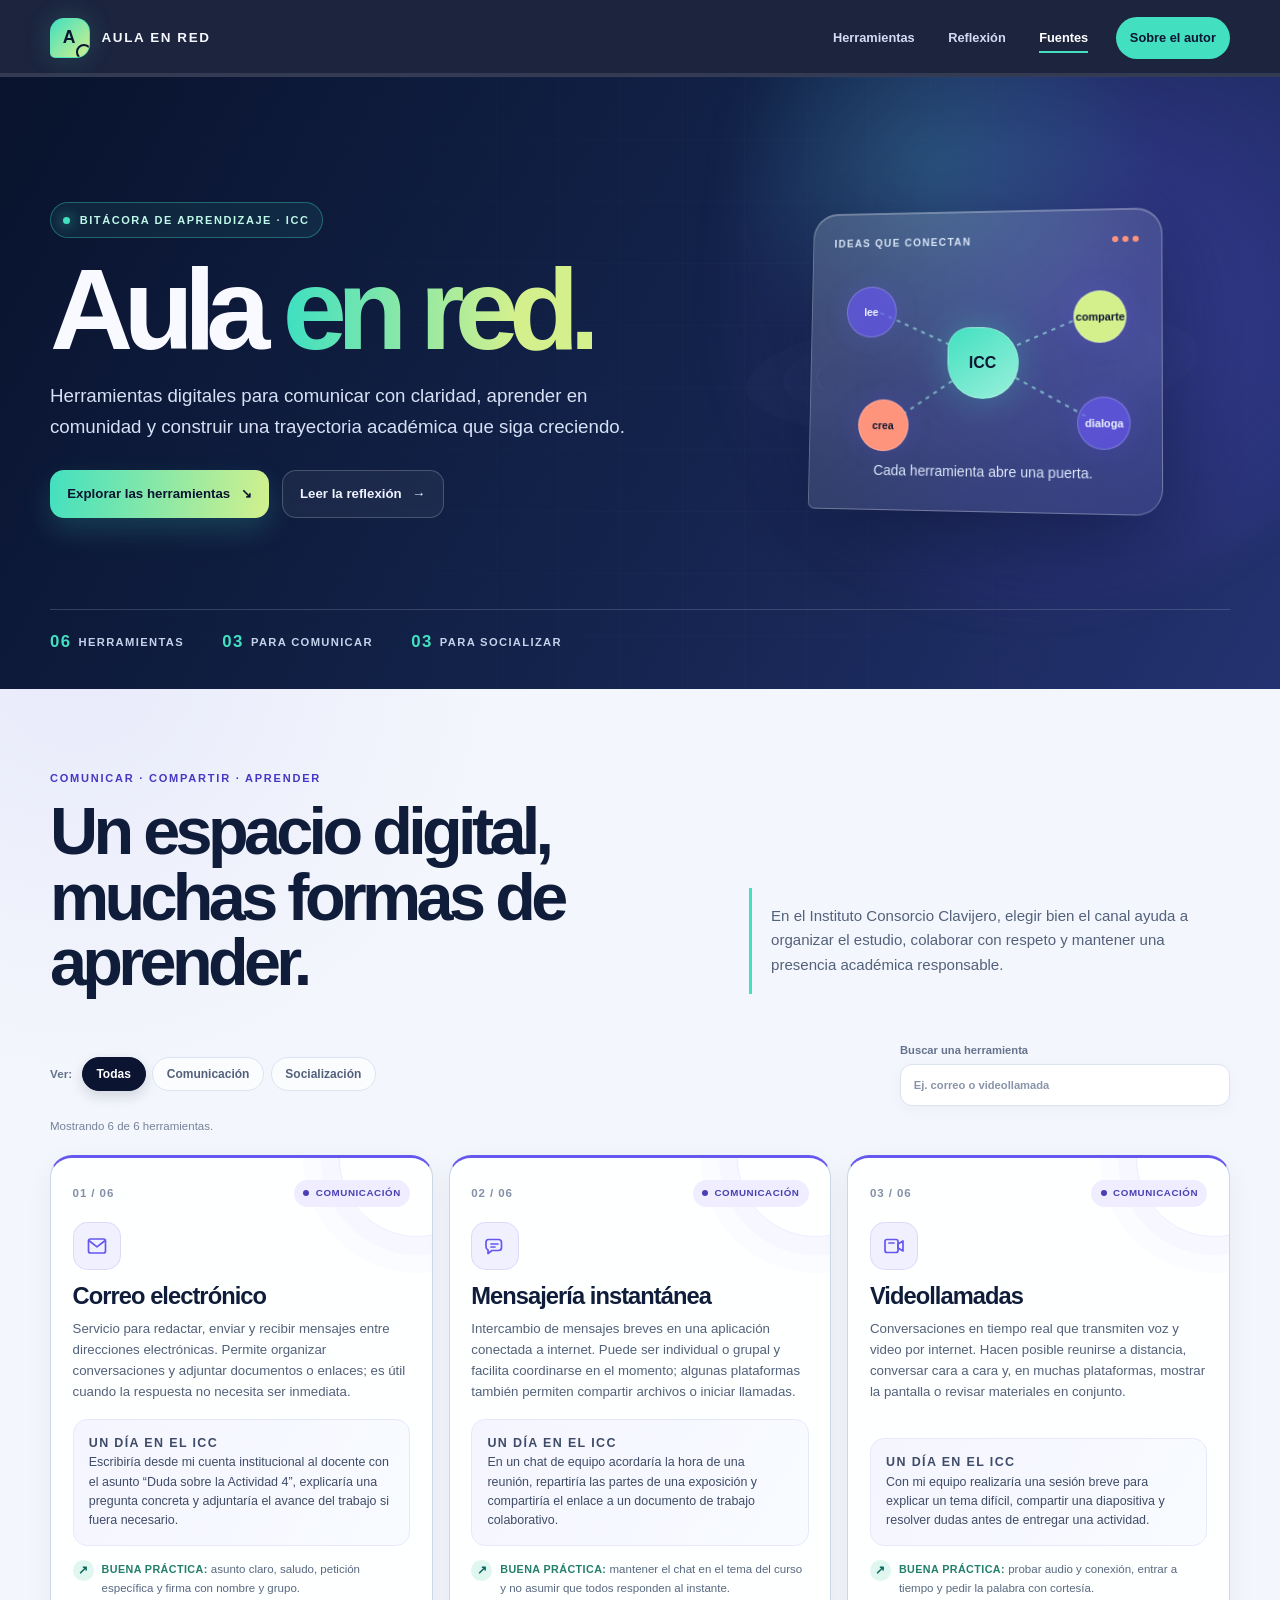
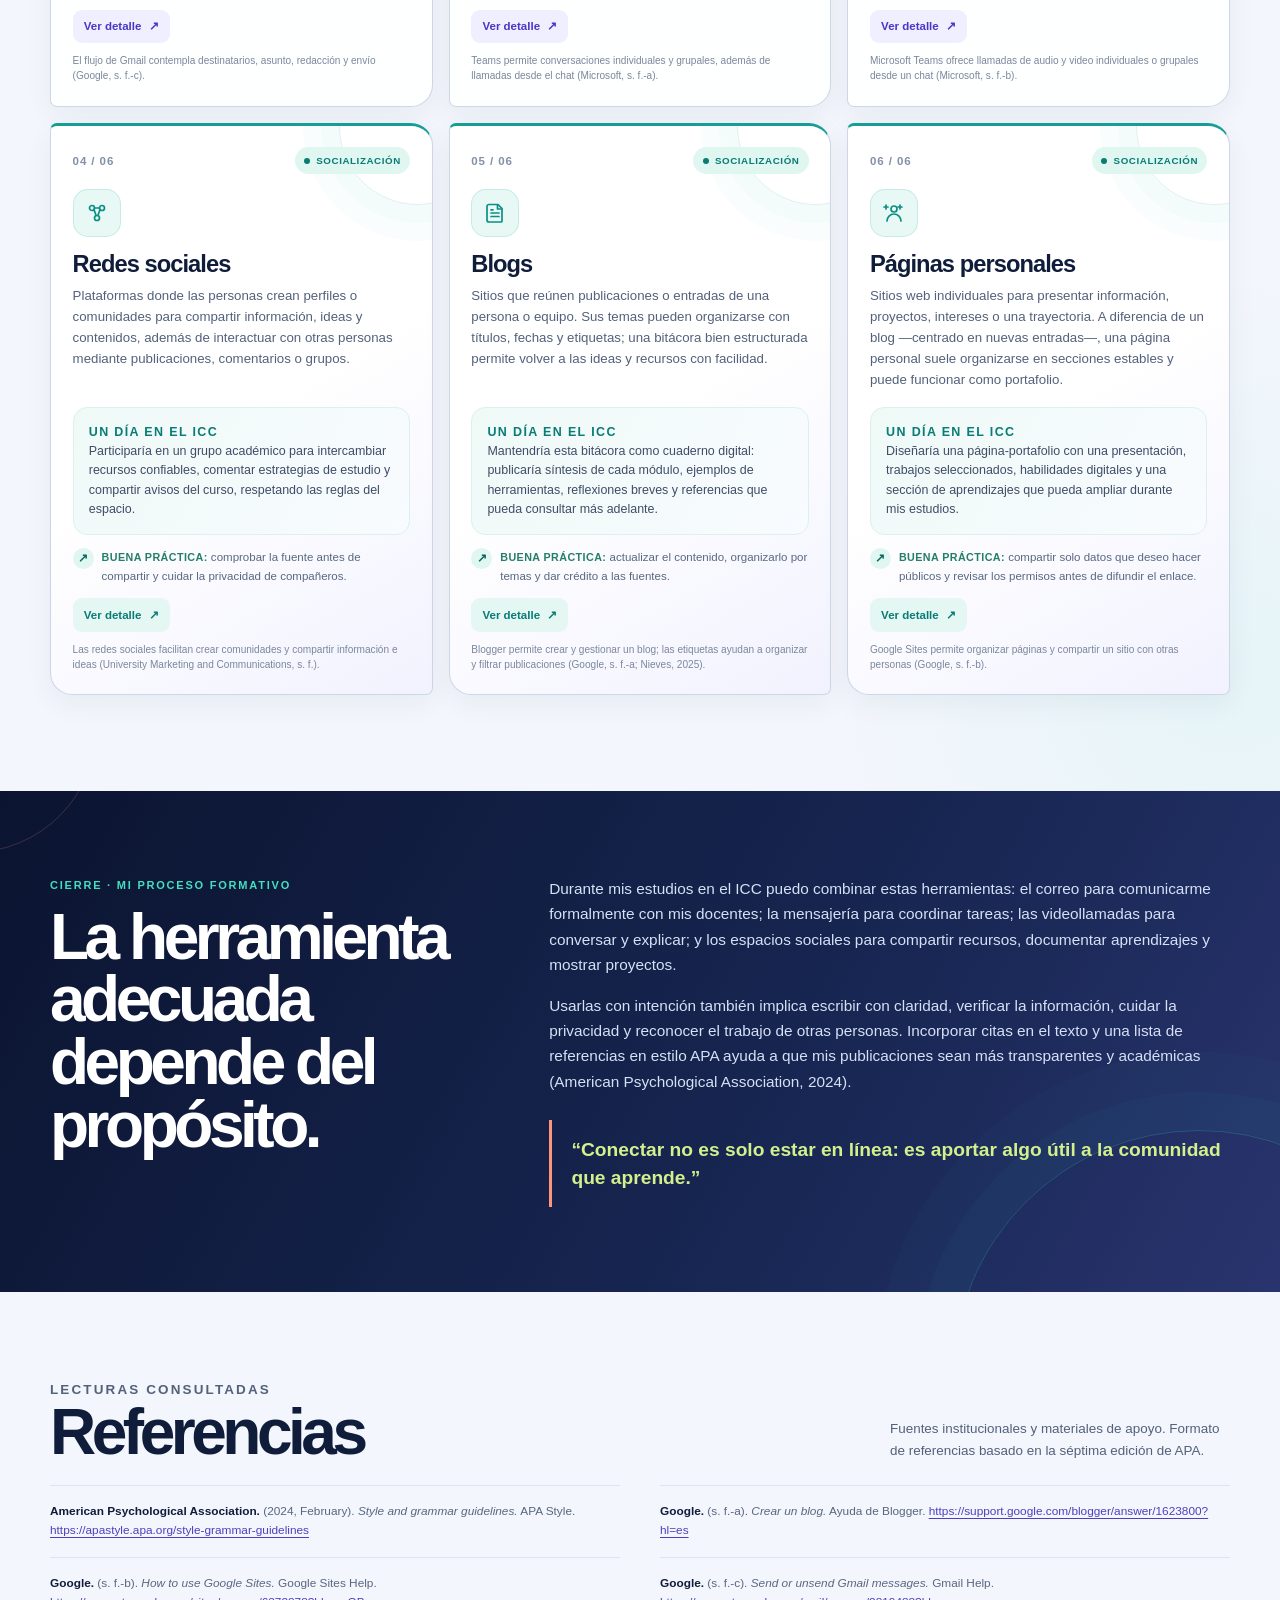
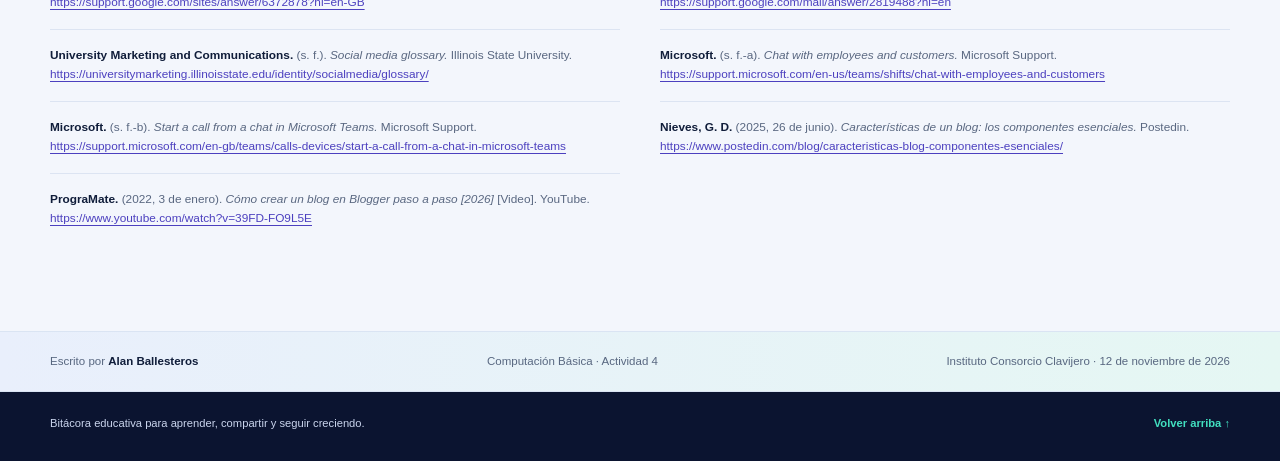
==== index.html @ d40b4dbd "Publica la primera versión de Aula en Red Carga el sitio rediseñado y editable con su HTML, CSS, Jav" ====
<!doctype html>
<html lang="es">
<head>
  <meta charset="utf-8">
  <meta name="viewport" content="width=device-width, initial-scale=1">
  <meta name="description" content="Bitácora educativa de Alan Ballesteros sobre herramientas digitales para comunicar, colaborar y aprender en el ICC.">
  <meta name="theme-color" content="#0b1430">
  <title>Aula en Red — Alan Ballesteros | ICC</title>
  <link rel="stylesheet" href="aula.css">
</head>
<body>
  <a class="skip-link" href="#contenido">Saltar al contenido</a>
  <header id="inicio" class="topbar">
    <div class="shell topbar-inner">
      <a class="brand" href="#inicio" aria-label="Aula en Red, inicio"><span class="brand-mark" aria-hidden="true">A</span><span>AULA EN RED</span></a>
      <button class="menu-toggle" id="menu-toggle" type="button" aria-expanded="false" aria-controls="site-nav">
        <span class="menu-icon" aria-hidden="true"></span><span>Menú</span>
      </button>
      <nav class="nav" id="site-nav" aria-label="Navegación principal">
        <a href="#herramientas">Herramientas</a>
        <a href="#reflexion">Reflexión</a>
        <a href="#referencias">Fuentes</a>
        <a class="nav-pill" href="#autor">Sobre el autor</a>
      </nav>
    </div>
    <div class="reading-progress" aria-hidden="true"><span id="reading-progress"></span></div>
  </header>

  <main id="contenido">
    <section class="hero" aria-labelledby="titulo-principal">
      <div class="shell">
        <div class="hero-grid">
          <div>
            <p class="eyebrow">Bitácora de aprendizaje · ICC</p>
            <h1 id="titulo-principal">Aula <em>en red.</em></h1>
            <p class="hero-copy">Herramientas digitales para comunicar con claridad, aprender en comunidad y construir una trayectoria académica que siga creciendo.</p>
            <div class="hero-actions">
              <a class="button button-primary" href="#herramientas">Explorar las herramientas <span aria-hidden="true">↘</span></a>
              <a class="button button-link" href="#reflexion">Leer la reflexión <span aria-hidden="true">→</span></a>
            </div>
          </div>
          <div class="hero-art" aria-label="Ilustración abstracta de personas conectadas alrededor del aprendizaje">
            <div class="art-card">
              <div class="art-label"><span>Ideas que conectan</span><span class="art-dots" aria-hidden="true"><i></i><i></i><i></i></span></div>
              <div class="network" aria-hidden="true">
                <svg viewBox="0 0 300 174" preserveAspectRatio="none"><line x1="150" y1="87" x2="42" y2="39"/><line x1="150" y1="87" x2="254" y2="43"/><line x1="150" y1="87" x2="55" y2="150"/><line x1="150" y1="87" x2="264" y2="147"/></svg>
                <span class="node node-a">lee</span><span class="node node-b">comparte</span><span class="node node-main">ICC</span><span class="node node-c">crea</span><span class="node node-d">dialoga</span>
              </div>
              <p class="art-caption">Cada herramienta abre una puerta.</p>
            </div>
          </div>
        </div>
        <div class="hero-foot" aria-label="Contenido de esta bitácora">
          <span><strong>06</strong> herramientas</span><span><strong>03</strong> para comunicar</span><span><strong>03</strong> para socializar</span>
        </div>
      </div>
    </section>

    <section class="intro shell" aria-labelledby="herramientas">
      <p class="section-kicker">Comunicar · compartir · aprender</p>
      <div class="section-heading">
        <h2 id="herramientas">Un espacio digital, muchas formas de aprender.</h2>
        <p>En el Instituto Consorcio Clavijero, elegir bien el canal ayuda a organizar el estudio, colaborar con respeto y mantener una presencia académica responsable.</p>
      </div>
    </section>

    <section class="toolbox shell" aria-label="Definiciones y ejemplos de herramientas digitales">
      <div class="tool-controls">
        <div class="filter-bar" role="group" aria-label="Filtrar herramientas por tipo">
          <span class="filter-label">Ver:</span>
          <button class="filter" type="button" data-filter="all" aria-pressed="true">Todas</button>
          <button class="filter" type="button" data-filter="comunicacion" aria-pressed="false">Comunicación</button>
          <button class="filter" type="button" data-filter="socializacion" aria-pressed="false">Socialización</button>
        </div>
        <label class="search-box" for="tool-search">
          <span>Buscar una herramienta</span>
          <input id="tool-search" type="search" autocomplete="off" placeholder="Ej. correo o videollamada">
        </label>
        <p class="filter-status" id="filter-status" aria-live="polite">Mostrando 6 herramientas.</p>
      </div>
      <div class="cards" id="tarjetas">
        <article class="tool-card communication" data-category="comunicacion">
          <div class="card-top"><span class="card-number">01 / 06</span><span class="card-tag">Comunicación</span></div>
          <h3>Correo electrónico</h3>
          <p class="definition">Servicio para redactar, enviar y recibir mensajes entre direcciones electrónicas. Permite organizar conversaciones y adjuntar documentos o enlaces; es útil cuando la respuesta no necesita ser inmediata.</p>
          <div class="example"><p class="example-label">Un día en el ICC</p><p>Escribiría desde mi cuenta institucional al docente con el asunto “Duda sobre la Actividad 4”, explicaría una pregunta concreta y adjuntaría el avance del trabajo si fuera necesario.</p></div>
          <p class="good-practice"><span aria-hidden="true">↗</span><span><b>Buena práctica:</b> asunto claro, saludo, petición específica y firma con nombre y grupo.</span></p>
          <p class="card-cite">El flujo de Gmail contempla destinatarios, asunto, redacción y envío (Google, s. f.-c).</p>
        </article>

        <article class="tool-card communication" data-category="comunicacion">
          <div class="card-top"><span class="card-number">02 / 06</span><span class="card-tag">Comunicación</span></div>
          <h3>Mensajería instantánea</h3>
          <p class="definition">Intercambio de mensajes breves en una aplicación conectada a internet. Puede ser individual o grupal y facilita coordinarse en el momento; algunas plataformas también permiten compartir archivos o iniciar llamadas.</p>
          <div class="example"><p class="example-label">Un día en el ICC</p><p>En un chat de equipo acordaría la hora de una reunión, repartiría las partes de una exposición y compartiría el enlace a un documento de trabajo colaborativo.</p></div>
          <p class="good-practice"><span aria-hidden="true">↗</span><span><b>Buena práctica:</b> mantener el chat en el tema del curso y no asumir que todos responden al instante.</span></p>
          <p class="card-cite">Teams permite conversaciones individuales y grupales, además de llamadas desde el chat (Microsoft, s. f.-a).</p>
        </article>

        <article class="tool-card communication" data-category="comunicacion">
          <div class="card-top"><span class="card-number">03 / 06</span><span class="card-tag">Comunicación</span></div>
          <h3>Videollamadas</h3>
          <p class="definition">Conversaciones en tiempo real que transmiten voz y video por internet. Hacen posible reunirse a distancia, conversar cara a cara y, en muchas plataformas, mostrar la pantalla o revisar materiales en conjunto.</p>
          <div class="example"><p class="example-label">Un día en el ICC</p><p>Con mi equipo realizaría una sesión breve para explicar un tema difícil, compartir una diapositiva y resolver dudas antes de entregar una actividad.</p></div>
          <p class="good-practice"><span aria-hidden="true">↗</span><span><b>Buena práctica:</b> probar audio y conexión, entrar a tiempo y pedir la palabra con cortesía.</span></p>
          <p class="card-cite">Microsoft Teams ofrece llamadas de audio y video individuales o grupales desde un chat (Microsoft, s. f.-b).</p>
        </article>

        <article class="tool-card social" data-category="socializacion">
          <div class="card-top"><span class="card-number">04 / 06</span><span class="card-tag">Socialización</span></div>
          <h3>Redes sociales</h3>
          <p class="definition">Plataformas donde las personas crean perfiles o comunidades para compartir información, ideas y contenidos, además de interactuar con otras personas mediante publicaciones, comentarios o grupos.</p>
          <div class="example"><p class="example-label">Un día en el ICC</p><p>Participaría en un grupo académico para intercambiar recursos confiables, comentar estrategias de estudio y compartir avisos del curso, respetando las reglas del espacio.</p></div>
          <p class="good-practice"><span aria-hidden="true">↗</span><span><b>Buena práctica:</b> comprobar la fuente antes de compartir y cuidar la privacidad de compañeros.</span></p>
          <p class="card-cite">Las redes sociales facilitan crear comunidades y compartir información e ideas (University Marketing and Communications, s. f.).</p>
        </article>

        <article class="tool-card social" data-category="socializacion">
          <div class="card-top"><span class="card-number">05 / 06</span><span class="card-tag">Socialización</span></div>
          <h3>Blogs</h3>
          <p class="definition">Sitios que reúnen publicaciones o entradas de una persona o equipo. Sus temas pueden organizarse con títulos, fechas y etiquetas; una bitácora bien estructurada permite volver a las ideas y recursos con facilidad.</p>
          <div class="example"><p class="example-label">Un día en el ICC</p><p>Mantendría esta bitácora como cuaderno digital: publicaría síntesis de cada módulo, ejemplos de herramientas, reflexiones breves y referencias que pueda consultar más adelante.</p></div>
          <p class="good-practice"><span aria-hidden="true">↗</span><span><b>Buena práctica:</b> actualizar el contenido, organizarlo por temas y dar crédito a las fuentes.</span></p>
          <p class="card-cite">Blogger permite crear y gestionar un blog; las etiquetas ayudan a organizar y filtrar publicaciones (Google, s. f.-a; Nieves, 2025).</p>
        </article>

        <article class="tool-card social" data-category="socializacion">
          <div class="card-top"><span class="card-number">06 / 06</span><span class="card-tag">Socialización</span></div>
          <h3>Páginas personales</h3>
          <p class="definition">Sitios web individuales para presentar información, proyectos, intereses o una trayectoria. A diferencia de un blog —centrado en nuevas entradas—, una página personal suele organizarse en secciones estables y puede funcionar como portafolio.</p>
          <div class="example"><p class="example-label">Un día en el ICC</p><p>Diseñaría una página-portafolio con una presentación, trabajos seleccionados, habilidades digitales y una sección de aprendizajes que pueda ampliar durante mis estudios.</p></div>
          <p class="good-practice"><span aria-hidden="true">↗</span><span><b>Buena práctica:</b> compartir solo datos que deseo hacer públicos y revisar los permisos antes de difundir el enlace.</span></p>
          <p class="card-cite">Google Sites permite organizar páginas y compartir un sitio con otras personas (Google, s. f.-b).</p>
        </article>
      </div>
    </section>

    <section id="reflexion" class="reflection" aria-labelledby="titulo-reflexion">
      <div class="shell reflection-grid">
        <div><p class="section-kicker">Cierre · mi proceso formativo</p><h2 id="titulo-reflexion">La herramienta adecuada depende del propósito.</h2></div>
        <div class="reflection-copy">
          <p>Durante mis estudios en el ICC puedo combinar estas herramientas: el correo para comunicarme formalmente con mis docentes; la mensajería para coordinar tareas; las videollamadas para conversar y explicar; y los espacios sociales para compartir recursos, documentar aprendizajes y mostrar proyectos.</p>
          <p>Usarlas con intención también implica escribir con claridad, verificar la información, cuidar la privacidad y reconocer el trabajo de otras personas. Incorporar citas en el texto y una lista de referencias en estilo APA ayuda a que mis publicaciones sean más transparentes y académicas (American Psychological Association, 2024).</p>
          <blockquote class="pullquote">“Conectar no es solo estar en línea: es aportar algo útil a la comunidad que aprende.”</blockquote>
        </div>
      </div>
    </section>

    <section id="referencias" class="references shell" aria-labelledby="titulo-referencias">
      <div class="references-head">
        <div><p class="section-kicker">Lecturas consultadas</p><h2 id="titulo-referencias">Referencias</h2></div>
        <p>Fuentes institucionales y materiales de apoyo. Formato de referencias basado en la séptima edición de APA.</p>
      </div>
      <ul class="reference-list">
        <li id="ref-apa"><span class="reference-author">American Psychological Association.</span> (2024, February). <i>Style and grammar guidelines.</i> APA Style. <a href="https://apastyle.apa.org/style-grammar-guidelines" target="_blank" rel="noopener noreferrer">https://apastyle.apa.org/style-grammar-guidelines</a></li>
        <li id="ref-google-blog"><span class="reference-author">Google.</span> (s. f.-a). <i>Crear un blog.</i> Ayuda de Blogger. <a href="https://support.google.com/blogger/answer/1623800?hl=es" target="_blank" rel="noopener noreferrer">https://support.google.com/blogger/answer/1623800?hl=es</a></li>
        <li id="ref-google-sites"><span class="reference-author">Google.</span> (s. f.-b). <i>How to use Google Sites.</i> Google Sites Help. <a href="https://support.google.com/sites/answer/6372878?hl=en-GB" target="_blank" rel="noopener noreferrer">https://support.google.com/sites/answer/6372878?hl=en-GB</a></li>
        <li id="ref-gmail"><span class="reference-author">Google.</span> (s. f.-c). <i>Send or unsend Gmail messages.</i> Gmail Help. <a href="https://support.google.com/mail/answer/2819488?hl=en" target="_blank" rel="noopener noreferrer">https://support.google.com/mail/answer/2819488?hl=en</a></li>
        <li id="ref-social"><span class="reference-author">University Marketing and Communications.</span> (s. f.). <i>Social media glossary.</i> Illinois State University. <a href="https://universitymarketing.illinoisstate.edu/identity/socialmedia/glossary/" target="_blank" rel="noopener noreferrer">https://universitymarketing.illinoisstate.edu/identity/socialmedia/glossary/</a></li>
        <li id="ref-microsoft-chat"><span class="reference-author">Microsoft.</span> (s. f.-a). <i>Chat with employees and customers.</i> Microsoft Support. <a href="https://support.microsoft.com/en-us/teams/shifts/chat-with-employees-and-customers" target="_blank" rel="noopener noreferrer">https://support.microsoft.com/en-us/teams/shifts/chat-with-employees-and-customers</a></li>
        <li id="ref-microsoft-call"><span class="reference-author">Microsoft.</span> (s. f.-b). <i>Start a call from a chat in Microsoft Teams.</i> Microsoft Support. <a href="https://support.microsoft.com/en-gb/teams/calls-devices/start-a-call-from-a-chat-in-microsoft-teams" target="_blank" rel="noopener noreferrer">https://support.microsoft.com/en-gb/teams/calls-devices/start-a-call-from-a-chat-in-microsoft-teams</a></li>
        <li id="ref-nieves"><span class="reference-author">Nieves, G. D.</span> (2025, 26 de junio). <i>Características de un blog: los componentes esenciales.</i> Postedin. <a href="https://www.postedin.com/blog/caracteristicas-blog-componentes-esenciales/" target="_blank" rel="noopener noreferrer">https://www.postedin.com/blog/caracteristicas-blog-componentes-esenciales/</a></li>
        <li id="ref-programate"><span class="reference-author">PrograMate.</span> (2022, 3 de enero). <i>Cómo crear un blog en Blogger paso a paso [2026]</i> [Video]. YouTube. <a href="https://www.youtube.com/watch?v=39FD-FO9L5E" target="_blank" rel="noopener noreferrer">https://www.youtube.com/watch?v=39FD-FO9L5E</a></li>
      </ul>
    </section>

    <section id="autor" class="author-strip">
      <div class="shell author-inner"><span>Escrito por <span class="author-name">Alan Ballesteros</span></span><span>Computación Básica · Actividad 4</span><span>Instituto Consorcio Clavijero · 12 de noviembre de 2026</span></div>
    </section>
  </main>
  <footer class="site-footer"><div class="shell footer-inner"><p>Bitácora educativa para aprender, compartir y seguir creciendo.</p><a class="back-top" href="#inicio">Volver arriba ↑</a></div></footer>
  <dialog class="detail-dialog" id="tool-dialog" aria-labelledby="dialog-title">
    <div class="dialog-card">
      <button class="dialog-close" type="button" aria-label="Cerrar detalle">×</button>
      <p class="dialog-category" id="dialog-category"></p>
      <h2 id="dialog-title"></h2>
      <p class="dialog-definition" id="dialog-definition"></p>
      <div class="dialog-example"><h3 id="dialog-example-label"></h3><p id="dialog-example"></p></div>
      <p class="dialog-practice" id="dialog-practice"></p>
      <p class="dialog-cite" id="dialog-cite"></p>
    </div>
  </dialog>
  <script src="aula.js" defer></script>
</body>
</html>
---- aula.css ----
:root {
  color-scheme: light;
  --night: #0b1430;
  --night-2: #14244d;
  --ink: #101d3a;
  --ink-soft: #53617b;
  --paper: #f3f6fc;
  --paper-deep: #e8eefb;
  --white: #ffffff;
  --violet: #6558ef;
  --violet-deep: #4737c5;
  --aqua: #42e0c0;
  --coral: #ff947d;
  --lime: #d3f08d;
  --line: #dce4f2;
  --shadow: 0 22px 60px rgba(17, 30, 68, .13);
  --max: 1180px;
  --sans: "Segoe UI", "Aptos", Arial, sans-serif;
  --display: "Segoe UI Variable Display", "Segoe UI", Arial, sans-serif;
}

* { box-sizing: border-box; }
html { scroll-behavior: smooth; scroll-padding-top: 90px; }
body {
  margin: 0;
  color: var(--ink);
  background:
    radial-gradient(circle at 6% 18%, rgba(101, 88, 239, .075), transparent 26rem),
    radial-gradient(circle at 96% 62%, rgba(66, 224, 192, .075), transparent 25rem),
    var(--paper);
  font: 400 16px/1.65 var(--sans);
  text-rendering: optimizeLegibility;
}
img, svg { max-width: 100%; }
a { color: inherit; }
button, input { font: inherit; }
a:focus-visible, button:focus-visible, input:focus-visible {
  outline: 3px solid var(--coral);
  outline-offset: 4px;
}
.shell { width: min(calc(100% - 48px), var(--max)); margin-inline: auto; }
.skip-link {
  position: absolute; left: -9999px; top: 0; z-index: 2000;
  padding: .75rem 1rem; border-radius: 0 0 12px 12px;
  color: var(--night); background: var(--lime); font-weight: 800;
}
.skip-link:focus { left: 1rem; top: 0; }

/* Firma visual: una órbita abierta con tres nodos conectados. */
.topbar {
  position: sticky; top: 0; z-index: 1000;
  color: #f6f8ff;
  background: rgba(11, 20, 48, .93);
  border-bottom: 1px solid rgba(226, 236, 255, .12);
  backdrop-filter: blur(18px);
}
.topbar-inner {
  min-height: 76px; display: flex; align-items: center; justify-content: space-between; gap: 2rem;
}
.brand {
  display: inline-flex; align-items: center; gap: .72rem;
  color: #f6f8ff; text-decoration: none; font-size: .84rem; font-weight: 850; letter-spacing: .12em;
}
.brand-mark {
  position: relative; display: grid; place-items: center; width: 40px; height: 40px;
  overflow: hidden; border: 1px solid rgba(66, 224, 192, .65); border-radius: 14px 14px 14px 5px;
  color: var(--night); background: linear-gradient(135deg, var(--aqua), var(--lime));
  font: 900 1.1rem/1 var(--display); box-shadow: 0 0 26px rgba(66, 224, 192, .18);
}
.brand-mark::after { content: ""; position: absolute; width: 12px; height: 12px; right: -3px; bottom: -3px; border: 2px solid var(--night); border-radius: 50%; }
.nav { display: flex; align-items: center; gap: .45rem; font-size: .8rem; font-weight: 700; }
.nav a {
  position: relative; padding: .62rem .82rem; color: #d2dcf2; text-decoration: none;
  transition: color .2s ease, background .2s ease;
}
.nav a:not(.nav-pill)::after {
  content: ""; position: absolute; left: .82rem; right: .82rem; bottom: .34rem; height: 2px;
  background: var(--aqua); transform: scaleX(0); transform-origin: left; transition: transform .2s ease;
}
.nav a:hover, .nav a[aria-current="location"] { color: #fff; }
.nav a:hover::after, .nav a[aria-current="location"]::after { transform: scaleX(1); }
.nav .nav-pill {
  margin-left: .45rem; border: 1px solid rgba(66, 224, 192, .75); border-radius: 999px;
  color: var(--night); background: var(--aqua); transition: transform .2s ease, box-shadow .2s ease;
}
.nav .nav-pill:hover { transform: translateY(-2px); box-shadow: 0 7px 20px rgba(66, 224, 192, .22); }
.menu-toggle {
  display: none; align-items: center; gap: .55rem; border: 1px solid rgba(255,255,255,.28); border-radius: 999px;
  padding: .55rem .85rem; color: #fff; background: transparent; cursor: pointer; font-size: .8rem; font-weight: 750;
}
.menu-icon, .menu-icon::before, .menu-icon::after { display: block; width: 17px; height: 2px; border-radius: 2px; background: currentColor; }
.menu-icon { position: relative; }
.menu-icon::before, .menu-icon::after { content: ""; position: absolute; left: 0; }
.menu-icon::before { top: -5px; }
.menu-icon::after { top: 5px; }
.reading-progress { position: absolute; inset: auto 0 0; height: 3px; overflow: hidden; background: rgba(255,255,255,.1); }
.reading-progress span { display: block; width: 100%; height: 100%; background: linear-gradient(90deg, var(--violet), var(--aqua), var(--lime)); transform: scaleX(0); transform-origin: left; }

.hero {
  position: relative; isolation: isolate; overflow: hidden; padding: 5.5rem 0 2.1rem;
  color: #f7f9ff; background: linear-gradient(120deg, #09132d 0%, #13234b 54%, #243271 100%);
}
.hero::before, .hero::after { content: ""; position: absolute; z-index: -1; pointer-events: none; }
.hero::before {
  inset: -14rem -8rem auto auto; width: min(60vw, 760px); aspect-ratio: 1; border-radius: 50%;
  background: radial-gradient(circle at 38% 42%, rgba(66,224,192,.2), transparent 34%), radial-gradient(circle at 58% 58%, rgba(101,88,239,.35), transparent 62%);
  filter: blur(15px);
}
.hero::after {
  inset: 0; opacity: .19;
  background-image: linear-gradient(rgba(208,224,255,.1) 1px, transparent 1px), linear-gradient(90deg, rgba(208,224,255,.1) 1px, transparent 1px);
  background-size: 62px 62px; mask-image: linear-gradient(90deg, transparent, #000 60%, transparent);
}
.hero-grid { position: relative; display: grid; grid-template-columns: minmax(0, 1.12fr) minmax(300px, .88fr); align-items: center; gap: 3.3rem; }
.eyebrow {
  display: inline-flex; align-items: center; gap: .6rem; margin: 0 0 1.25rem; padding: .48rem .76rem;
  border: 1px solid rgba(66,224,192,.35); border-radius: 999px; color: #bff8e9;
  background: rgba(66,224,192,.08); font-size: .69rem; font-weight: 800; letter-spacing: .14em; text-transform: uppercase;
}
.eyebrow::before { content: ""; width: 7px; height: 7px; border-radius: 50%; background: var(--aqua); box-shadow: 0 0 13px var(--aqua); }
h1, h2, h3, p { margin-top: 0; }
h1 { max-width: 750px; margin-bottom: 1.2rem; color: #f8faff; font: 800 clamp(3.8rem, 9vw, 7.6rem)/.9 var(--display); letter-spacing: -.085em; }
h1 em {
  color: var(--aqua); font-style: normal;
  background: linear-gradient(90deg, var(--aqua) 3%, var(--lime) 75%); background-clip: text; -webkit-background-clip: text; -webkit-text-fill-color: transparent;
}
.hero-copy { max-width: 620px; margin-bottom: 1.7rem; color: #d7e0f5; font-size: clamp(1rem, 1.5vw, 1.17rem); }
.hero-actions { display: flex; flex-wrap: wrap; align-items: center; gap: .8rem; }
.button { display: inline-flex; align-items: center; justify-content: center; gap: .65rem; min-height: 48px; padding: .75rem 1.08rem; border-radius: 14px; font-size: .83rem; font-weight: 800; text-decoration: none; transition: transform .2s ease, box-shadow .2s ease, background .2s ease; }
.button:hover { transform: translateY(-3px); }
.button-primary { color: var(--night); background: linear-gradient(100deg, var(--aqua), var(--lime)); box-shadow: 0 12px 28px rgba(66,224,192,.18); }
.button-primary:hover { box-shadow: 0 16px 35px rgba(66,224,192,.3); }
.button-link { border: 1px solid rgba(255,255,255,.2); color: #eef2ff; background: rgba(255,255,255,.05); }
.button-link:hover { background: rgba(255,255,255,.12); }
.hero-art { position: relative; min-height: 390px; display: grid; place-items: center; perspective: 1000px; }
.hero-art::before, .hero-art::after { content: ""; position: absolute; width: 330px; height: 330px; border: 1px solid rgba(183,209,255,.24); border-radius: 50%; }
.hero-art::before { transform: rotateX(68deg) rotateZ(-22deg) scaleY(.68); box-shadow: 0 0 0 32px rgba(130,151,255,.025), 0 0 0 66px rgba(130,151,255,.025); }
.hero-art::after { width: 260px; height: 260px; border-color: rgba(66,224,192,.28); transform: rotateX(68deg) rotateZ(28deg) scaleY(.68); }
.art-card {
  position: relative; z-index: 1; width: min(100%, 355px); min-height: 302px; padding: 1.35rem;
  border: 1px solid rgba(255,255,255,.26); border-radius: 26px 26px 26px 7px;
  background: linear-gradient(145deg, rgba(255,255,255,.16), rgba(255,255,255,.055));
  box-shadow: 0 28px 90px rgba(3,8,28,.44), inset 0 1px rgba(255,255,255,.26);
  backdrop-filter: blur(20px); transform: rotateY(-8deg) rotateX(4deg); transition: transform .45s cubic-bezier(.2,.8,.2,1);
}
.hero-art:hover .art-card { transform: rotateY(0) rotateX(0) translateY(-4px); }
.art-label { display: flex; align-items: center; justify-content: space-between; gap: .8rem; color: #d6e5f6; font-size: .65rem; font-weight: 800; letter-spacing: .13em; text-transform: uppercase; }
.art-dots { display: flex; gap: 4px; }
.art-dots i { display: block; width: 6px; height: 6px; border-radius: 50%; background: var(--coral); }
.network { position: relative; height: 184px; margin: 1.2rem 0 .5rem; }
.network svg { position: absolute; inset: 0; width: 100%; height: 100%; overflow: visible; }
.network line { stroke: rgba(151,226,221,.65); stroke-width: 2; stroke-dasharray: 4 5; }
.node { position: absolute; display: grid; place-items: center; width: 52px; height: 52px; border: 1px solid rgba(255,255,255,.22); border-radius: 50%; color: #edf3ff; background: rgba(101,88,239,.7); font: 750 .67rem var(--sans); box-shadow: 0 0 24px rgba(101,88,239,.22); }
.node-a { left: 14px; top: 17px; }
.node-b { right: 12px; top: 23px; color: var(--night); background: var(--lime); }
.node-main { left: calc(50% - 36px); top: 59px; width: 72px; height: 72px; border-radius: 22px 50% 50%; color: var(--night); background: linear-gradient(145deg, var(--aqua), #9af0db); font-size: 1rem; box-shadow: 0 0 36px rgba(66,224,192,.3); }
.node-c { left: 28px; bottom: 0; color: var(--night); background: var(--coral); }
.node-d { right: 8px; bottom: 4px; }
.art-caption { margin: 0; color: #dbe6fa; text-align: center; font-size: .88rem; }
.hero-foot { display: flex; flex-wrap: wrap; gap: .8rem 2.4rem; margin-top: 3.4rem; padding-top: 1.1rem; border-top: 1px solid rgba(214,229,255,.18); color: #c6d2ec; font-size: .7rem; font-weight: 700; letter-spacing: .12em; text-transform: uppercase; }
.hero-foot span { display: flex; gap: .45rem; align-items: center; }
.hero-foot strong { color: var(--aqua); font-size: 1.05rem; }

.intro { padding: 5rem 0 1.8rem; }
.section-kicker { margin: 0 0 .7rem; color: var(--violet-deep); font-size: .69rem; font-weight: 850; letter-spacing: .16em; text-transform: uppercase; }
.section-heading { display: grid; grid-template-columns: minmax(0, 1.15fr) minmax(260px, .85fr); align-items: end; gap: 3rem; }
.section-heading h2 { max-width: 740px; margin: 0; color: var(--ink); font: 780 clamp(2.45rem, 5.2vw, 4.5rem)/.99 var(--display); letter-spacing: -.07em; }
.section-heading p { position: relative; margin: 0 0 .15rem; padding: 1rem 0 1rem 1.2rem; border-left: 3px solid var(--aqua); color: var(--ink-soft); font-size: .94rem; }
.toolbox { padding: 1rem 0 6rem; }
.tool-controls { display: grid; grid-template-columns: 1fr minmax(230px, 330px); align-items: center; gap: .8rem 1.2rem; margin-bottom: 1.2rem; }
.filter-bar { display: flex; flex-wrap: wrap; align-items: center; gap: .4rem; }
.filter-label { margin-right: .2rem; color: #66738c; font-size: .73rem; font-weight: 800; }
.filter { border: 1px solid var(--line); border-radius: 999px; padding: .56rem .86rem; color: var(--ink-soft); background: rgba(255,255,255,.72); font: 750 .75rem var(--sans); cursor: pointer; transition: transform .18s ease, color .18s ease, border-color .18s ease, background .18s ease; }
.filter:hover { transform: translateY(-1px); border-color: #aaa2fa; }
.filter[aria-pressed="true"] { border-color: var(--night); color: #fff; background: var(--night); box-shadow: 0 5px 14px rgba(11,20,48,.15); }
.search-box { display: grid; gap: .3rem; color: #66738c; font-size: .7rem; font-weight: 750; }
.search-box input { width: 100%; min-height: 42px; border: 1px solid var(--line); border-radius: 12px; padding: .58rem .8rem; color: var(--ink); background: #fff; box-shadow: 0 4px 15px rgba(17,30,68,.035); }
.search-box input::placeholder { color: #8994a9; }
.filter-status { grid-column: 1 / -1; margin: -.15rem 0 0; color: #77839a; font-size: .72rem; }
.cards { display: grid; grid-template-columns: repeat(3, minmax(0, 1fr)); gap: 1rem; align-items: stretch; }
.tool-card {
  --card-accent: var(--violet);
  position: relative; display: flex; flex-direction: column; min-width: 0; min-height: 450px; overflow: hidden;
  padding: 1.35rem; border: 1px solid rgba(190,202,224,.75); border-top: 3px solid var(--card-accent); border-radius: 22px 22px 22px 7px;
  background: rgba(255,255,255,.92); box-shadow: 0 9px 28px rgba(24,39,78,.055);
  transform-style: preserve-3d; transition: transform .25s ease, box-shadow .25s ease, border-color .25s ease;
}
.tool-card.communication { --card-accent: var(--violet); }
.tool-card.social { --card-accent: #159f94; border-radius: 7px 22px 7px 22px; background: linear-gradient(150deg, #fff 50%, #f2f2ff); }
.tool-card::before { content: ""; position: absolute; z-index: 0; inset: 0; border-radius: inherit; opacity: 0; pointer-events: none; background: radial-gradient(245px circle at var(--pointer-x, 50%) var(--pointer-y, 50%), rgba(101,88,239,.09), transparent 72%); transition: opacity .2s ease; }
.tool-card.social::before { background: radial-gradient(245px circle at var(--pointer-x, 50%) var(--pointer-y, 50%), rgba(21,159,148,.09), transparent 72%); }
.tool-card:hover::before { opacity: 1; }
.tool-card::after { content: ""; position: absolute; z-index: 0; right: -64px; top: -78px; width: 155px; height: 155px; border: 1px solid rgba(101,88,239,.11); border-radius: 50%; box-shadow: 0 0 0 18px rgba(101,88,239,.025), 0 0 0 36px rgba(101,88,239,.018); pointer-events: none; }
.tool-card.social::after { border-color: rgba(21,159,148,.15); box-shadow: 0 0 0 18px rgba(21,159,148,.025), 0 0 0 36px rgba(21,159,148,.018); }
.tool-card:hover { z-index: 2; transform: translateY(-5px); border-color: rgba(101,88,239,.35); box-shadow: var(--shadow); }
.tool-card[hidden] { display: none; }
.card-top { position: relative; z-index: 1; display: flex; align-items: center; justify-content: space-between; gap: .7rem; margin-bottom: .85rem; }
.card-number { color: #8390a8; font: 800 .72rem var(--sans); letter-spacing: .08em; }
.card-tag { display: inline-flex; align-items: center; gap: .4rem; padding: .34rem .58rem; border-radius: 999px; color: #4a40b3; background: #efedff; font-size: .61rem; font-weight: 850; letter-spacing: .06em; text-transform: uppercase; }
.social .card-tag { color: #087c75; background: #e0f6f1; }
.card-tag::before { content: ""; width: 6px; height: 6px; border-radius: 50%; background: currentColor; }
.card-icon { position: relative; z-index: 1; display: grid; place-items: center; width: 48px; height: 48px; margin: .1rem 0 .85rem; border: 1px solid rgba(101,88,239,.15); border-radius: 15px; color: var(--violet); background: #f1f0ff; }
.social .card-icon { border-color: rgba(21,159,148,.16); color: #0b8f85; background: #e8f8f4; }
.card-icon svg { width: 24px; height: 24px; fill: none; stroke: currentColor; stroke-width: 1.7; stroke-linecap: round; stroke-linejoin: round; }
.tool-card h3 { position: relative; z-index: 1; margin-bottom: .55rem; color: var(--ink); font: 780 1.48rem/1.12 var(--display); letter-spacing: -.04em; }
.tool-card .definition { position: relative; z-index: 1; margin-bottom: 1rem; color: var(--ink-soft); font-size: .83rem; line-height: 1.58; }
.example { position: relative; z-index: 1; margin-top: auto; padding: .9rem .95rem; border: 1px solid #e7e9fb; border-radius: 14px; background: linear-gradient(120deg, #f5f5ff, #f8fbff); }
.social .example { border-color: #ddf1ec; background: linear-gradient(120deg, #effaf7, #f8fbff); }
.example-label { margin: 0 0 .3rem; color: var(--violet-deep); font-size: .62rem; font-weight: 850; letter-spacing: .11em; text-transform: uppercase; }
.social .example-label { color: #087c75; }
.example p { margin: 0; color: #3f4c67; font-size: .78rem; line-height: 1.55; }
.good-practice { position: relative; z-index: 1; display: flex; align-items: flex-start; gap: .5rem; margin: .85rem 0 0; color: #586880; font-size: .72rem; }
.good-practice > span:first-child { display: grid; place-items: center; flex: 0 0 21px; height: 21px; border-radius: 50%; color: #0a675e; background: #dff7f0; font-weight: 900; }
.good-practice b { color: #237e6b; font-size: .67rem; text-transform: uppercase; letter-spacing: .04em; }
.card-cite { position: relative; z-index: 1; margin: .7rem 0 0; color: #7b879d; font-size: .63rem; line-height: 1.48; }
.detail-button { display: inline-flex; align-items: center; gap: .45rem; align-self: flex-start; margin-top: .75rem; padding: .45rem .7rem; border: 0; border-radius: 9px; color: var(--violet-deep); background: #f0efff; font-size: .72rem; font-weight: 850; cursor: pointer; transition: color .18s ease, background .18s ease, transform .18s ease; }
.social .detail-button { color: #087c75; background: #e5f7f2; }
.detail-button:hover { transform: translateX(3px); color: #fff; background: var(--violet-deep); }
.social .detail-button:hover { background: #087c75; }
.empty-state { grid-column: 1 / -1; margin: 0; padding: 2.5rem 1rem; border: 1px dashed #b9c4da; border-radius: 18px; color: var(--ink-soft); text-align: center; background: rgba(255,255,255,.6); }

.reflection { position: relative; isolation: isolate; overflow: hidden; padding: 5.3rem 0; color: #f8f9ff; background: linear-gradient(120deg, #0b1430, #172652 62%, #29346e); }
.reflection::before, .reflection::after { content: ""; position: absolute; z-index: -1; border: 1px solid rgba(66,224,192,.22); border-radius: 50%; }
.reflection::before { width: 490px; height: 490px; right: -165px; bottom: -330px; box-shadow: 0 0 0 38px rgba(66,224,192,.025), 0 0 0 78px rgba(66,224,192,.018); }
.reflection::after { width: 250px; height: 250px; left: -155px; top: -190px; border-color: rgba(255,148,125,.2); }
.reflection-grid { display: grid; grid-template-columns: minmax(0, .78fr) minmax(0, 1.22fr); gap: 4rem; align-items: start; }
.reflection .section-kicker { color: var(--aqua); }
.reflection h2 { margin: 0; color: #fff; font: 780 clamp(2.4rem, 5vw, 4.3rem)/.98 var(--display); letter-spacing: -.07em; }
.reflection-copy { color: #d6e0f6; font-size: .96rem; }
.reflection-copy p:last-of-type { margin-bottom: 0; }
.pullquote { margin: 1.6rem 0 0; padding: 1rem 0 1rem 1.2rem; border-left: 3px solid var(--coral); color: var(--lime); font: 650 1.2rem/1.45 var(--display); }
.references { padding: 5.4rem 0 4.4rem; }
.references-head { display: grid; grid-template-columns: 1fr minmax(240px, 340px); align-items: end; gap: 2rem; margin-bottom: 1.3rem; }
.references-head h2 { margin: 0; color: var(--ink); font: 780 clamp(2.45rem, 5vw, 4.1rem)/.96 var(--display); letter-spacing: -.07em; }
.references-head p { margin: 0 0 .1rem; color: var(--ink-soft); font-size: .84rem; }
.reference-list { display: grid; grid-template-columns: repeat(2, minmax(0, 1fr)); gap: 0 2.5rem; padding: 0; list-style: none; }
.reference-list li { min-width: 0; padding: 1rem 0; border-top: 1px solid var(--line); color: #596780; font-size: .74rem; overflow-wrap: anywhere; }
.reference-list a { color: #4c40bf; text-decoration-thickness: 1px; text-underline-offset: 3px; }
.reference-list a:hover { color: #087c75; }
.reference-list .reference-author { color: var(--ink); font-weight: 800; }
.author-strip { padding: 1.25rem 0; border-block: 1px solid #dae4f3; background: linear-gradient(90deg, #e9effc, #e5f7f3); }
.author-inner { display: flex; justify-content: space-between; gap: 1rem; align-items: center; color: #586780; font-size: .72rem; }
.author-name { color: var(--ink); font-weight: 850; }
.site-footer { padding: 1.35rem 0 1.8rem; color: #cad5ed; background: var(--night); font-size: .7rem; }
.footer-inner { display: flex; justify-content: space-between; gap: 1.5rem; }
.footer-inner p { margin: 0; }
.back-top { color: var(--aqua); text-decoration: none; font-weight: 800; }
.back-top:hover { color: var(--lime); }

.detail-dialog { width: min(92vw, 650px); max-width: 650px; max-height: min(85vh, 780px); padding: 0; border: 1px solid rgba(215,225,245,.25); border-radius: 24px; color: var(--ink); background: transparent; box-shadow: 0 30px 100px rgba(4,10,34,.38); }
.detail-dialog::backdrop { background: rgba(7,13,34,.68); backdrop-filter: blur(8px); }
.dialog-card { position: relative; padding: clamp(1.3rem, 4vw, 2.3rem); border-radius: inherit; background: linear-gradient(145deg, #fff, #f1f6ff); }
.dialog-close { position: absolute; top: 1rem; right: 1rem; display: grid; place-items: center; width: 38px; height: 38px; border: 1px solid var(--line); border-radius: 50%; color: var(--ink); background: #fff; font-size: 1.1rem; cursor: pointer; }
.dialog-category { margin: 0 3rem .45rem 0; color: var(--violet-deep); font-size: .68rem; font-weight: 850; letter-spacing: .11em; text-transform: uppercase; }
.dialog-card h2 { margin: 0 2rem 1rem 0; color: var(--ink); font: 800 clamp(1.8rem, 4vw, 2.6rem)/1 var(--display); letter-spacing: -.05em; }
.dialog-definition { color: var(--ink-soft); }
.dialog-example { margin: 1.2rem 0; padding: 1rem; border-radius: 14px; background: #eef1ff; }
.dialog-example h3 { margin: 0 0 .4rem; color: var(--violet-deep); font-size: .72rem; letter-spacing: .1em; text-transform: uppercase; }
.dialog-example p, .dialog-practice { margin: 0; color: #3f4c67; font-size: .9rem; }
.dialog-practice { padding-top: .9rem; border-top: 1px solid var(--line); }
.dialog-cite { margin: .8rem 0 0; color: #7b879d; font-size: .74rem; }

.reveal { opacity: 0; transform: translateY(18px); transition: opacity .55s ease, transform .55s cubic-bezier(.2,.8,.2,1); }
.reveal.is-visible { opacity: 1; transform: translateY(0); }
.tool-card.reveal:nth-child(3n + 2) { transition-delay: .07s; }
.tool-card.reveal:nth-child(3n) { transition-delay: .13s; }

@media (max-width: 900px) {
  .hero-grid { grid-template-columns: minmax(0, 1fr) minmax(260px, .8fr); gap: 1.3rem; }
  .hero-art { min-height: 335px; }
  .cards { grid-template-columns: repeat(2, minmax(0, 1fr)); }
  .tool-card { min-height: 420px; }
  .reflection-grid { gap: 2.4rem; }
}
@media (max-width: 700px) {
  html { scroll-padding-top: 74px; }
  .shell { width: min(calc(100% - 32px), var(--max)); }
  .topbar-inner { min-height: 66px; gap: .75rem; }
  .brand { font-size: .72rem; letter-spacing: .1em; }
  .brand-mark { width: 36px; height: 36px; }
  .menu-toggle { display: inline-flex; }
  .js-enabled .nav { display: none; position: absolute; inset: 66px 0 auto; padding: .65rem 1rem 1rem; border-bottom: 1px solid rgba(226,236,255,.13); background: rgba(11,20,48,.98); box-shadow: 0 18px 26px rgba(3,8,28,.22); }
  .js-enabled .nav.is-open { display: grid; gap: .2rem; }
  .nav a { padding: .75rem .85rem; }
  .nav a:not(.nav-pill)::after { display: none; }
  .nav .nav-pill { margin: .3rem 0 0; justify-self: start; }
  .hero { padding: 4.1rem 0 1.7rem; }
  .hero-grid { grid-template-columns: 1fr; gap: .6rem; }
  h1 { font-size: clamp(3.55rem, 16vw, 5.6rem); }
  .hero-copy { max-width: 560px; font-size: 1rem; }
  .hero-art { min-height: 310px; }
  .art-card { width: min(100%, 340px); transform: none; }
  .hero-art:hover .art-card { transform: translateY(-2px); }
  .hero-foot { gap: .7rem 1.25rem; margin-top: 1.7rem; font-size: .62rem; }
  .intro { padding-top: 3.7rem; }
  .section-heading, .references-head { grid-template-columns: 1fr; gap: 1rem; }
  .section-heading h2 { font-size: clamp(2.4rem, 11vw, 3.5rem); }
  .tool-controls { grid-template-columns: 1fr; gap: .75rem; }
  .filter-bar { gap: .35rem; }
  .filter-label { width: 100%; }
  .filter { padding: .5rem .72rem; }
  .filter-status { grid-column: auto; }
  .cards { grid-template-columns: 1fr; }
  .tool-card { min-height: 0; padding: 1.15rem; }
  .tool-card .definition { font-size: .86rem; }
  .reflection { padding: 3.8rem 0; }
  .reflection-grid { grid-template-columns: 1fr; gap: 1.25rem; }
  .reflection h2 { font-size: clamp(2.5rem, 10vw, 3.5rem); }
  .references { padding: 3.8rem 0 3rem; }
  .reference-list { grid-template-columns: 1fr; }
  .author-inner, .footer-inner { align-items: flex-start; flex-direction: column; gap: .4rem; }
}
@media (prefers-reduced-motion: reduce) {
  *, *::before, *::after { scroll-behavior: auto !important; transition-duration: .01ms !important; animation-duration: .01ms !important; }
  .reveal { opacity: 1 !important; transform: none !important; }
  .hero-art:hover .art-card, .tool-card:hover, .button:hover { transform: none; }
}
@media print {
  .topbar, .hero-actions, .tool-controls, .detail-button, .site-footer { display: none !important; }
  body { background: #fff; }
  .hero, .reflection { color: #111; background: #fff; }
  .hero-copy, .reflection-copy { color: #333; }
  .hero-art { min-height: 0; }
  .tool-card { break-inside: avoid; box-shadow: none; }
  .reveal { opacity: 1; transform: none; }
}
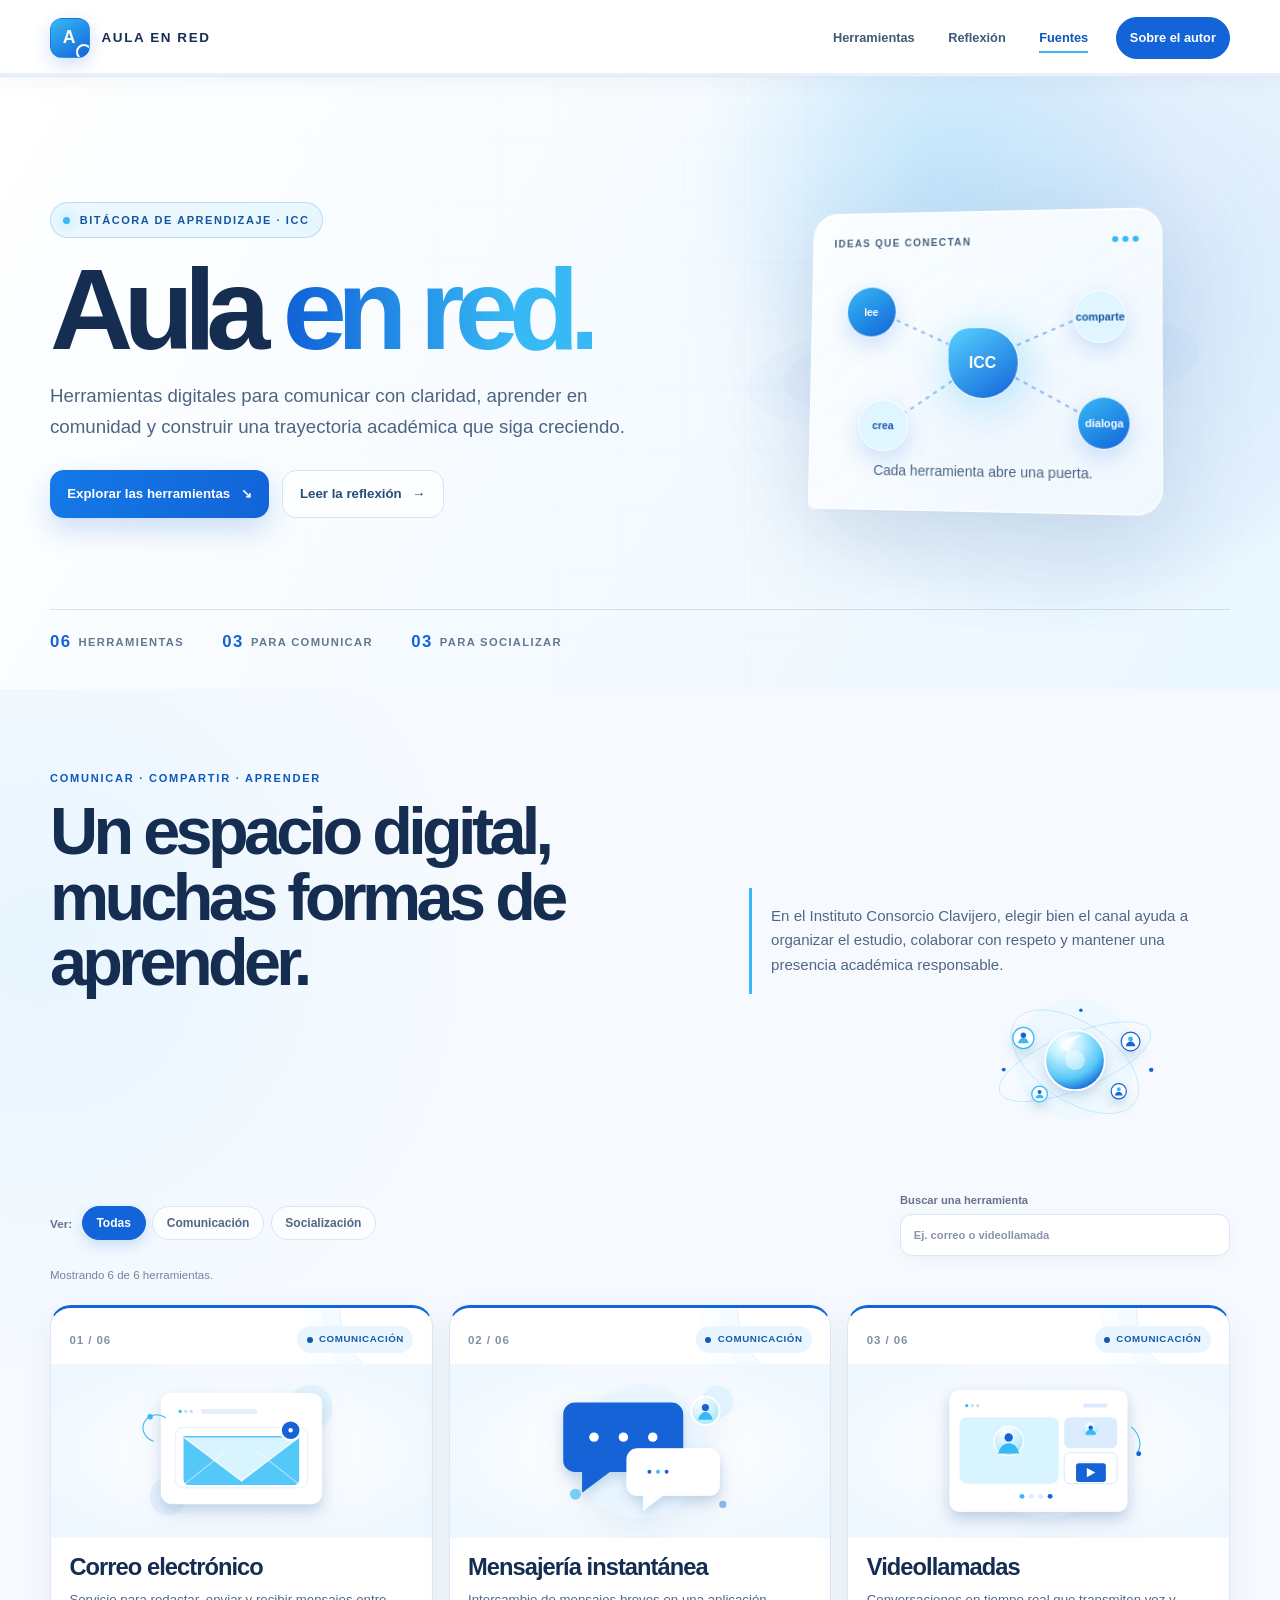
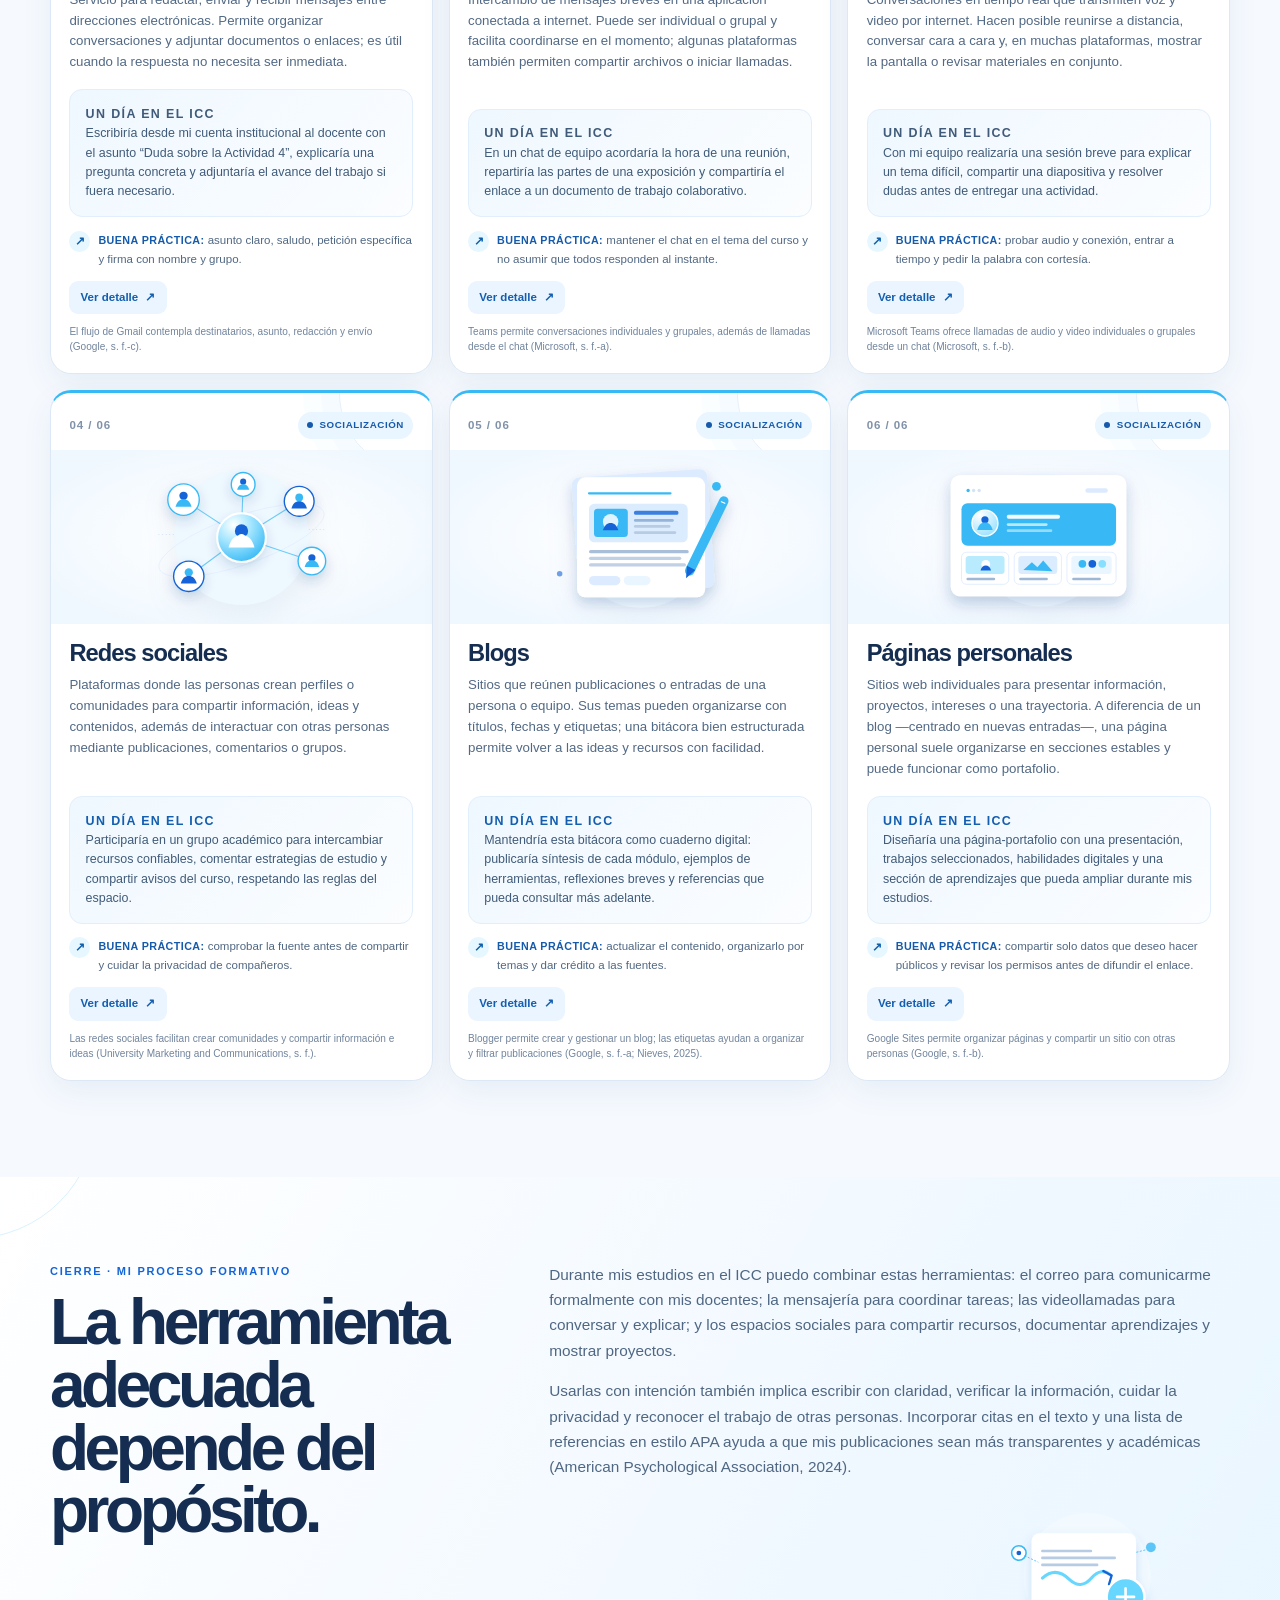
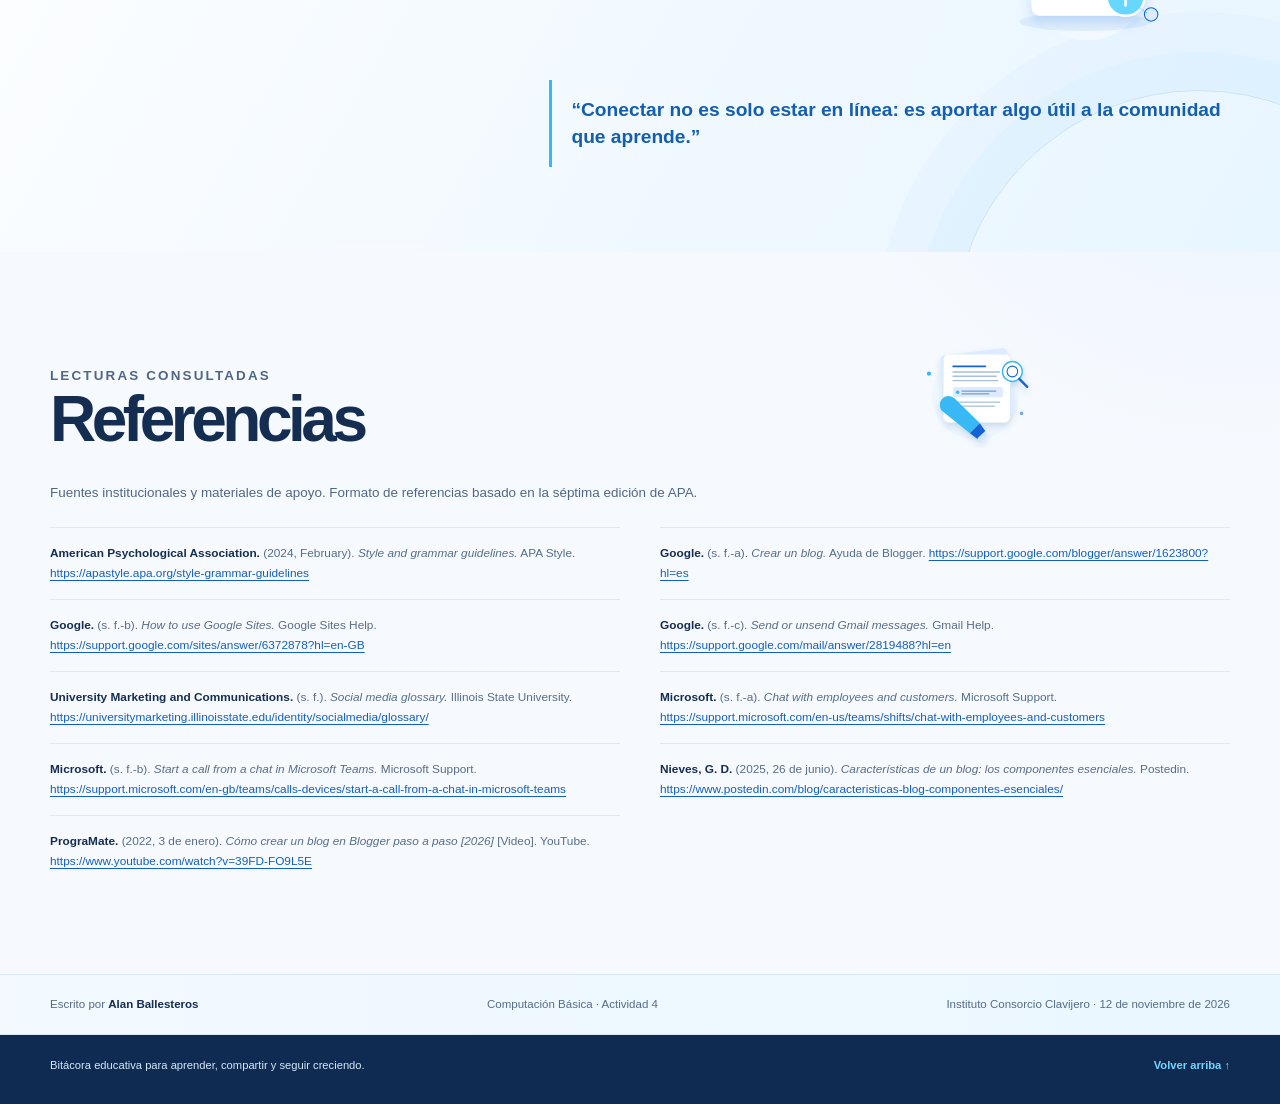
==== commit 1d71623b: "Mejora visual de Aula en Red" ====
--- a/index.html
+++ b/index.html
@@ -4,7 +4,8 @@
   <meta charset="utf-8">
   <meta name="viewport" content="width=device-width, initial-scale=1">
   <meta name="description" content="Bitácora educativa de Alan Ballesteros sobre herramientas digitales para comunicar, colaborar y aprender en el ICC.">
-  <meta name="theme-color" content="#0b1430">
+  <meta name="theme-color" content="#ffffff">
+  <link rel="preload" as="image" href="assets/hero-orbit.svg" type="image/svg+xml">
   <title>Aula en Red — Alan Ballesteros | ICC</title>
   <link rel="stylesheet" href="aula.css">
 </head>
@@ -40,6 +41,7 @@
             </div>
           </div>
           <div class="hero-art" aria-label="Ilustración abstracta de personas conectadas alrededor del aprendizaje">
+            <img class="hero-orbit" src="assets/hero-orbit.svg" alt="Esfera luminosa y órbitas que conectan nodos de aprendizaje digital." width="960" height="600" fetchpriority="high" decoding="async">
             <div class="art-card">
               <div class="art-label"><span>Ideas que conectan</span><span class="art-dots" aria-hidden="true"><i></i><i></i><i></i></span></div>
               <div class="network" aria-hidden="true">
@@ -62,6 +64,7 @@
         <h2 id="herramientas">Un espacio digital, muchas formas de aprender.</h2>
         <p>En el Instituto Consorcio Clavijero, elegir bien el canal ayuda a organizar el estudio, colaborar con respeto y mantener una presencia académica responsable.</p>
       </div>
+      <figure class="intro-art"><img src="assets/aprendizaje-colectivo.svg" alt="Elementos conectados que representan distintas formas de aprender en comunidad." width="960" height="600" loading="lazy" decoding="async"></figure>
     </section>
 
     <section class="toolbox shell" aria-label="Definiciones y ejemplos de herramientas digitales">
@@ -81,6 +84,7 @@
       <div class="cards" id="tarjetas">
         <article class="tool-card communication" data-category="comunicacion">
           <div class="card-top"><span class="card-number">01 / 06</span><span class="card-tag">Comunicación</span></div>
+          <figure class="card-visual"><img src="assets/correo-electronico.svg" alt="Sobre digital tridimensional azul con una carta preparada para enviarse." width="960" height="600" loading="lazy" decoding="async"></figure>
           <h3>Correo electrónico</h3>
           <p class="definition">Servicio para redactar, enviar y recibir mensajes entre direcciones electrónicas. Permite organizar conversaciones y adjuntar documentos o enlaces; es útil cuando la respuesta no necesita ser inmediata.</p>
           <div class="example"><p class="example-label">Un día en el ICC</p><p>Escribiría desde mi cuenta institucional al docente con el asunto “Duda sobre la Actividad 4”, explicaría una pregunta concreta y adjuntaría el avance del trabajo si fuera necesario.</p></div>
@@ -90,6 +94,7 @@
 
         <article class="tool-card communication" data-category="comunicacion">
           <div class="card-top"><span class="card-number">02 / 06</span><span class="card-tag">Comunicación</span></div>
+          <figure class="card-visual"><img src="assets/mensajeria-instantanea.svg" alt="Burbujas de conversación digitales conectadas para coordinar un equipo académico." width="960" height="600" loading="lazy" decoding="async"></figure>
           <h3>Mensajería instantánea</h3>
           <p class="definition">Intercambio de mensajes breves en una aplicación conectada a internet. Puede ser individual o grupal y facilita coordinarse en el momento; algunas plataformas también permiten compartir archivos o iniciar llamadas.</p>
           <div class="example"><p class="example-label">Un día en el ICC</p><p>En un chat de equipo acordaría la hora de una reunión, repartiría las partes de una exposición y compartiría el enlace a un documento de trabajo colaborativo.</p></div>
@@ -99,6 +104,7 @@
 
         <article class="tool-card communication" data-category="comunicacion">
           <div class="card-top"><span class="card-number">03 / 06</span><span class="card-tag">Comunicación</span></div>
+          <figure class="card-visual"><img src="assets/videollamadas.svg" alt="Pantalla de videollamada con participantes, cámara y recursos compartidos." width="960" height="600" loading="lazy" decoding="async"></figure>
           <h3>Videollamadas</h3>
           <p class="definition">Conversaciones en tiempo real que transmiten voz y video por internet. Hacen posible reunirse a distancia, conversar cara a cara y, en muchas plataformas, mostrar la pantalla o revisar materiales en conjunto.</p>
           <div class="example"><p class="example-label">Un día en el ICC</p><p>Con mi equipo realizaría una sesión breve para explicar un tema difícil, compartir una diapositiva y resolver dudas antes de entregar una actividad.</p></div>
@@ -108,6 +114,7 @@
 
         <article class="tool-card social" data-category="socializacion">
           <div class="card-top"><span class="card-number">04 / 06</span><span class="card-tag">Socialización</span></div>
+          <figure class="card-visual"><img src="assets/redes-sociales.svg" alt="Personas conectadas en una red académica para compartir recursos." width="960" height="600" loading="lazy" decoding="async"></figure>
           <h3>Redes sociales</h3>
           <p class="definition">Plataformas donde las personas crean perfiles o comunidades para compartir información, ideas y contenidos, además de interactuar con otras personas mediante publicaciones, comentarios o grupos.</p>
           <div class="example"><p class="example-label">Un día en el ICC</p><p>Participaría en un grupo académico para intercambiar recursos confiables, comentar estrategias de estudio y compartir avisos del curso, respetando las reglas del espacio.</p></div>
@@ -117,6 +124,7 @@
 
         <article class="tool-card social" data-category="socializacion">
           <div class="card-top"><span class="card-number">05 / 06</span><span class="card-tag">Socialización</span></div>
+          <figure class="card-visual"><img src="assets/blogs.svg" alt="Cuaderno digital abierto con publicaciones organizadas para una bitácora de aprendizaje." width="960" height="600" loading="lazy" decoding="async"></figure>
           <h3>Blogs</h3>
           <p class="definition">Sitios que reúnen publicaciones o entradas de una persona o equipo. Sus temas pueden organizarse con títulos, fechas y etiquetas; una bitácora bien estructurada permite volver a las ideas y recursos con facilidad.</p>
           <div class="example"><p class="example-label">Un día en el ICC</p><p>Mantendría esta bitácora como cuaderno digital: publicaría síntesis de cada módulo, ejemplos de herramientas, reflexiones breves y referencias que pueda consultar más adelante.</p></div>
@@ -126,6 +134,7 @@
 
         <article class="tool-card social" data-category="socializacion">
           <div class="card-top"><span class="card-number">06 / 06</span><span class="card-tag">Socialización</span></div>
+          <figure class="card-visual"><img src="assets/pagina-personal.svg" alt="Portafolio digital personal con módulos para mostrar proyectos y trayectoria." width="960" height="600" loading="lazy" decoding="async"></figure>
           <h3>Páginas personales</h3>
           <p class="definition">Sitios web individuales para presentar información, proyectos, intereses o una trayectoria. A diferencia de un blog —centrado en nuevas entradas—, una página personal suele organizarse en secciones estables y puede funcionar como portafolio.</p>
           <div class="example"><p class="example-label">Un día en el ICC</p><p>Diseñaría una página-portafolio con una presentación, trabajos seleccionados, habilidades digitales y una sección de aprendizajes que pueda ampliar durante mis estudios.</p></div>
@@ -141,6 +150,7 @@
         <div class="reflection-copy">
           <p>Durante mis estudios en el ICC puedo combinar estas herramientas: el correo para comunicarme formalmente con mis docentes; la mensajería para coordinar tareas; las videollamadas para conversar y explicar; y los espacios sociales para compartir recursos, documentar aprendizajes y mostrar proyectos.</p>
           <p>Usarlas con intención también implica escribir con claridad, verificar la información, cuidar la privacidad y reconocer el trabajo de otras personas. Incorporar citas en el texto y una lista de referencias en estilo APA ayuda a que mis publicaciones sean más transparentes y académicas (American Psychological Association, 2024).</p>
+          <figure class="reflection-art"><img src="assets/reflexion-academica.svg" alt="Composición visual sobre la reflexión, la colaboración y el crecimiento académico." width="960" height="600" loading="lazy" decoding="async"></figure>
           <blockquote class="pullquote">“Conectar no es solo estar en línea: es aportar algo útil a la comunidad que aprende.”</blockquote>
         </div>
       </div>
@@ -149,6 +159,7 @@
     <section id="referencias" class="references shell" aria-labelledby="titulo-referencias">
       <div class="references-head">
         <div><p class="section-kicker">Lecturas consultadas</p><h2 id="titulo-referencias">Referencias</h2></div>
+        <figure class="references-art"><img src="assets/referencias.svg" alt="Fuentes académicas organizadas en una biblioteca digital." width="960" height="600" loading="lazy" decoding="async"></figure>
         <p>Fuentes institucionales y materiales de apoyo. Formato de referencias basado en la séptima edición de APA.</p>
       </div>
       <ul class="reference-list">
@@ -173,6 +184,7 @@
     <div class="dialog-card">
       <button class="dialog-close" type="button" aria-label="Cerrar detalle">×</button>
       <p class="dialog-category" id="dialog-category"></p>
+      <img class="dialog-visual" id="dialog-visual" alt="Ilustración ampliada de la herramienta seleccionada." width="960" height="600" decoding="async" hidden>
       <h2 id="dialog-title"></h2>
       <p class="dialog-definition" id="dialog-definition"></p>
       <div class="dialog-example"><h3 id="dialog-example-label"></h3><p id="dialog-example"></p></div>
--- a/aula.css
+++ b/aula.css
@@ -324,3 +324,178 @@
   .tool-card { break-inside: avoid; box-shadow: none; }
   .reveal { opacity: 1; transform: none; }
 }
+
+/* Revisión visual 2026: identidad clara, azul eléctrico y cian. */
+:root {
+  --night: #102b52;
+  --night-2: #17447f;
+  --ink: #142d50;
+  --ink-soft: #506783;
+  --paper: #f6faff;
+  --paper-deep: #eaf4fc;
+  --white: #ffffff;
+  --violet: #1264d8;
+  --violet-deep: #0d57bd;
+  --aqua: #37b9f5;
+  --coral: #ff947d;
+  --lime: #dcebff;
+  --line: #d9e6f4;
+  --shadow: 0 22px 60px rgba(16, 58, 116, .13);
+}
+body {
+  background: radial-gradient(circle at 3% 22%, rgba(55,185,245,.07), transparent 27rem),
+    radial-gradient(circle at 97% 75%, rgba(18,100,216,.045), transparent 28rem), var(--paper);
+}
+a:focus-visible, button:focus-visible, input:focus-visible { outline-color: var(--aqua); }
+.skip-link { color: #fff; background: var(--violet-deep); }
+.topbar { color: var(--ink); background: rgba(255,255,255,.94); border-bottom-color: rgba(18,76,139,.12); box-shadow: 0 5px 22px rgba(17,53,96,.045); }
+.brand { color: var(--ink); }
+.brand-mark { border-color: rgba(18,100,216,.24); border-radius: 12px; color: #fff; background: linear-gradient(145deg, #37b9f5, #1264d8); box-shadow: 0 6px 18px rgba(18,100,216,.2); }
+.brand-mark::after { border-color: #fff; }
+.nav { color: var(--ink); }
+.nav a { color: #405a79; }
+.nav a:not(.nav-pill)::after { background: var(--aqua); }
+.nav a:hover, .nav a[aria-current="location"] { color: var(--violet-deep); }
+.nav .nav-pill { border-color: var(--violet); color: #fff; background: var(--violet); }
+.nav .nav-pill:hover { box-shadow: 0 7px 20px rgba(18,100,216,.2); }
+.reading-progress { background: #e8f1fb; }
+.reading-progress span { background: linear-gradient(90deg, #1264d8, #37b9f5, #8adfff); }
+.hero { color: var(--ink); background: linear-gradient(120deg, #fff 0%, #f4faff 55%, #eaf7ff 100%); }
+.hero::before { background: radial-gradient(circle at 38% 42%, rgba(55,185,245,.20), transparent 38%), radial-gradient(circle at 58% 58%, rgba(18,100,216,.13), transparent 64%); }
+.hero::after { opacity: .26; background-image: linear-gradient(rgba(55,115,175,.09) 1px, transparent 1px), linear-gradient(90deg, rgba(55,115,175,.09) 1px, transparent 1px); }
+.eyebrow { border-color: rgba(18,100,216,.2); color: #15569f; background: rgba(55,185,245,.09); }
+.eyebrow::before { background: var(--aqua); box-shadow: 0 0 13px rgba(55,185,245,.72); }
+h1 { color: var(--ink); }
+h1 em { background-image: linear-gradient(90deg, #1264d8 3%, #37b9f5 75%); }
+.hero-copy { color: #4e6480; }
+.button-primary { color: #fff; background: linear-gradient(100deg, #1479e7, #1264d8); box-shadow: 0 12px 28px rgba(18,100,216,.2); }
+.button-primary:hover { box-shadow: 0 16px 35px rgba(18,100,216,.28); }
+.button-link { border-color: #d5e3f2; color: #264b78; background: rgba(255,255,255,.76); }
+.button-link:hover { background: #fff; }
+.hero-art::before, .hero-art::after { border-color: rgba(18,100,216,.18); }
+.hero-art::before { box-shadow: 0 0 0 32px rgba(18,100,216,.025), 0 0 0 66px rgba(18,100,216,.02); }
+.hero-art::after { border-color: rgba(55,185,245,.27); }
+.hero-orbit { position: absolute; z-index: 0; inset: 0; display: block; width: 100%; height: 100%; object-fit: contain; opacity: .94; filter: drop-shadow(0 22px 30px rgba(18,100,216,.09)); animation: orbit-float 8s ease-in-out infinite; }
+@keyframes orbit-float { 0%,100% { transform: translateY(0) rotate(-1deg); } 50% { transform: translateY(-8px) rotate(1deg); } }
+.art-card { border-color: rgba(255,255,255,.94); background: linear-gradient(145deg, rgba(255,255,255,.9), rgba(244,250,255,.84)); box-shadow: 0 28px 90px rgba(36,81,131,.16), inset 0 1px #fff; backdrop-filter: blur(18px); }
+.art-label { color: #43617f; }
+.art-dots i { background: #37b9f5; }
+.network line { stroke: rgba(18,100,216,.42); }
+.node { border-color: rgba(255,255,255,.9); color: #fff; background: linear-gradient(145deg, #54cafa, #1264d8); box-shadow: 0 8px 22px rgba(18,100,216,.19); }
+.node-a, .node-d { color: #fff; background: linear-gradient(145deg, #37b9f5, #1264d8); }
+.node-b, .node-c { color: #1455a0; background: #dff5ff; }
+.node-main { color: #fff; background: linear-gradient(145deg, #57d1ff, #1264d8); box-shadow: 0 0 36px rgba(55,185,245,.29); }
+.art-caption { color: #4e6480; }
+.hero-foot { border-color: rgba(40,92,150,.16); color: #627790; }
+.hero-foot strong { color: var(--violet); }
+.section-kicker { color: var(--violet-deep); }
+.section-heading h2, .references-head h2 { color: var(--ink); }
+.section-heading p { border-color: var(--aqua); }
+.intro-art { width: min(310px, 44%); height: 148px; margin: -.7rem 0 .8rem auto; overflow: hidden; }
+.intro-art img { display: block; width: 100%; height: 100%; object-fit: contain; }
+.filter[aria-pressed="true"] { border-color: var(--violet); background: var(--violet); box-shadow: 0 5px 14px rgba(18,100,216,.18); }
+.filter:hover { border-color: #86c9f4; }
+.tool-card { --card-accent: #1264d8; min-height: 0; padding: 1.15rem; border: 1px solid #dce8f5; border-top: 3px solid var(--card-accent); border-radius: 21px; background: rgba(255,255,255,.97); box-shadow: 0 11px 32px rgba(20,58,102,.065); transition: transform .28s cubic-bezier(.2,.8,.2,1), box-shadow .28s ease, border-color .25s ease; }
+.tool-card.communication, .tool-card.social { --card-accent: #1264d8; border-radius: 21px; background: rgba(255,255,255,.97); }
+.tool-card.social { --card-accent: #37b9f5; }
+.tool-card::before { background: radial-gradient(260px circle at var(--pointer-x,50%) var(--pointer-y,50%), rgba(55,185,245,.1), transparent 72%); }
+.tool-card.social::before { background: radial-gradient(260px circle at var(--pointer-x,50%) var(--pointer-y,50%), rgba(18,100,216,.08), transparent 72%); }
+.tool-card::after, .tool-card.social::after { border-color: rgba(18,100,216,.1); box-shadow: 0 0 0 18px rgba(18,100,216,.02), 0 0 0 36px rgba(55,185,245,.018); }
+.tool-card:hover { transform: perspective(1100px) rotateX(var(--tilt-x,0deg)) rotateY(var(--tilt-y,0deg)) translateY(-5px); border-color: rgba(18,100,216,.3); box-shadow: 0 24px 54px rgba(22,71,124,.14); }
+.card-top { margin-bottom: .7rem; }
+.card-number { color: #8092a9; }
+.card-tag, .social .card-tag { color: #155aab; background: #e9f5ff; }
+.card-visual { position: relative; z-index: 1; height: 174px; margin: 0 -1.15rem 1rem; overflow: hidden; background: radial-gradient(ellipse at 50% 50%, #fff 12%, #f0f8ff 80%); }
+.card-visual img { display: block; width: 100%; height: 100%; object-fit: contain; padding: .25rem .65rem; filter: drop-shadow(0 10px 14px rgba(19,81,143,.08)); transform: translateZ(22px); transition: transform .6s cubic-bezier(.2,.8,.2,1); }
+.tool-card:hover .card-visual img { transform: translateZ(22px) scale(1.055); }
+.tool-card h3 { color: var(--ink); }
+.tool-card .definition { color: #526985; }
+.example, .social .example { border-color: #e1eefb; border-radius: 13px; background: linear-gradient(135deg, #eff8ff, #fbfdff); }
+.example-label, .social .example-label { color: #145eaf; }
+.example p { color: #405b79; }
+.good-practice > span:first-child { color: #0e5eaa; background: #e6f7ff; }
+.good-practice { color: #506783; }
+.good-practice b { color: #155aab; }
+.card-cite { color: #71849d; }
+.detail-button, .social .detail-button { color: #145eaf; background: #eaf5ff; }
+.detail-button:hover, .social .detail-button:hover { color: #fff; background: var(--violet-deep); }
+.empty-state { border-color: #b9d6ed; background: #fff; }
+.reflection { color: var(--ink); background: linear-gradient(120deg, #fff, #f0f8ff 62%, #e8f6ff); }
+.reflection::before, .reflection::after { border-color: rgba(18,100,216,.14); }
+.reflection::before { box-shadow: 0 0 0 38px rgba(55,185,245,.035), 0 0 0 78px rgba(18,100,216,.02); }
+.reflection::after { border-color: rgba(55,185,245,.18); }
+.reflection .section-kicker { color: #1264d8; }
+.reflection h2 { color: var(--ink); }
+.reflection-copy { color: #4f6783; }
+.reflection-art { width: min(290px, 48%); height: 155px; margin: 1.2rem 0 .25rem auto; overflow: hidden; }
+.reflection-art img { display: block; width: 100%; height: 100%; object-fit: contain; }
+.pullquote { border-color: var(--aqua); color: #145eaf; }
+.references-art { width: 170px; height: 112px; margin: 0; }
+.references-art img { display: block; width: 100%; height: 100%; object-fit: contain; }
+.reference-list li { border-color: #deebf7; color: #566d88; }
+.reference-list a { color: #125fbe; }
+.reference-list a:hover { color: #0782ad; }
+.author-strip { border-color: #dae8f6; background: linear-gradient(90deg, #f3f9ff, #eaf7ff); }
+.author-inner { color: #546c87; }
+.author-name { color: var(--ink); }
+.site-footer { color: #d5e8fa; background: #102b52; }
+.back-top { color: #74d7ff; }
+.back-top:hover { color: #fff; }
+.detail-dialog { border-color: rgba(198,220,242,.8); box-shadow: 0 30px 100px rgba(10,39,76,.27); }
+.detail-dialog::backdrop { background: rgba(10,34,65,.58); }
+.dialog-card { background: linear-gradient(145deg, #fff, #f1f8ff); }
+.dialog-category, .dialog-example h3 { color: #155eaf; }
+.dialog-example { background: #edf7ff; }
+.dialog-visual { display: block; width: 100%; height: 168px; margin: 0 0 1rem; border-radius: 15px; background: #f0f8ff; object-fit: contain; }
+.dialog-visual[hidden] { display: none; }
+.dialog-cite { color: #71849d; }
+.reveal { transition: opacity .58s ease, transform .58s cubic-bezier(.2,.8,.2,1); }
+@media (max-width: 900px) {
+  .card-visual { height: 160px; }
+  .tool-card { min-height: 0; }
+}
+@media (max-width: 700px) {
+  .topbar { overflow: visible; }
+  .js-enabled .nav { color: var(--ink); border-bottom-color: #dce8f5; background: rgba(255,255,255,.98); box-shadow: 0 18px 26px rgba(18,58,101,.13); }
+  .nav a { color: #405a79; }
+  .nav a:hover, .nav a[aria-current="location"] { color: var(--violet-deep); }
+  .hero { padding-top: 3.7rem; }
+  .hero-grid { gap: .1rem; }
+  .hero-art { min-height: 280px; margin-top: .1rem; }
+  .hero-art::before { width: 260px; height: 260px; }
+  .hero-art::after { width: 205px; height: 205px; }
+  .art-card { width: min(100%, 320px); min-height: 278px; padding: 1.15rem; }
+  .network { height: 160px; }
+  .hero-foot { gap: .65rem 1rem; }
+  .intro-art { width: min(100%, 300px); height: 126px; margin: .6rem auto .4rem; }
+  .card-visual { height: clamp(150px, 49vw, 205px); margin-inline: -1.15rem; }
+  .tool-card:hover { transform: translateY(-2px); }
+  .tool-card:hover .card-visual img { transform: scale(1.025); }
+  .reflection-art { width: min(100%, 285px); height: 145px; margin-inline: auto; }
+  .references-art { width: 145px; height: 95px; margin: 0 auto; }
+  .references-head { text-align: left; }
+  .dialog-visual { height: 138px; }
+}
+@media (max-width: 380px) {
+  .shell { width: min(calc(100% - 26px), var(--max)); }
+  .hero-actions { align-items: stretch; flex-direction: column; }
+  .hero-actions .button { width: 100%; }
+  .filter { font-size: .7rem; }
+  .hero-art { min-height: 260px; }
+  .art-card { min-height: 258px; }
+  .network { height: 145px; }
+}
+@media (prefers-reduced-motion: reduce) {
+  .hero-orbit { animation: none !important; }
+  .tool-card:hover { transform: none; }
+}
+@media print {
+  .topbar, .hero-actions, .tool-controls, .detail-button, .site-footer { display: none !important; }
+  body { background: #fff; }
+  .hero, .reflection { color: #111; background: #fff; }
+  .hero-copy, .reflection-copy { color: #333; }
+  .hero-art { min-height: 0; }
+  .hero-orbit { display: none; }
+  .tool-card { break-inside: avoid; box-shadow: none; }
+  .reveal { opacity: 1; transform: none; }
+}
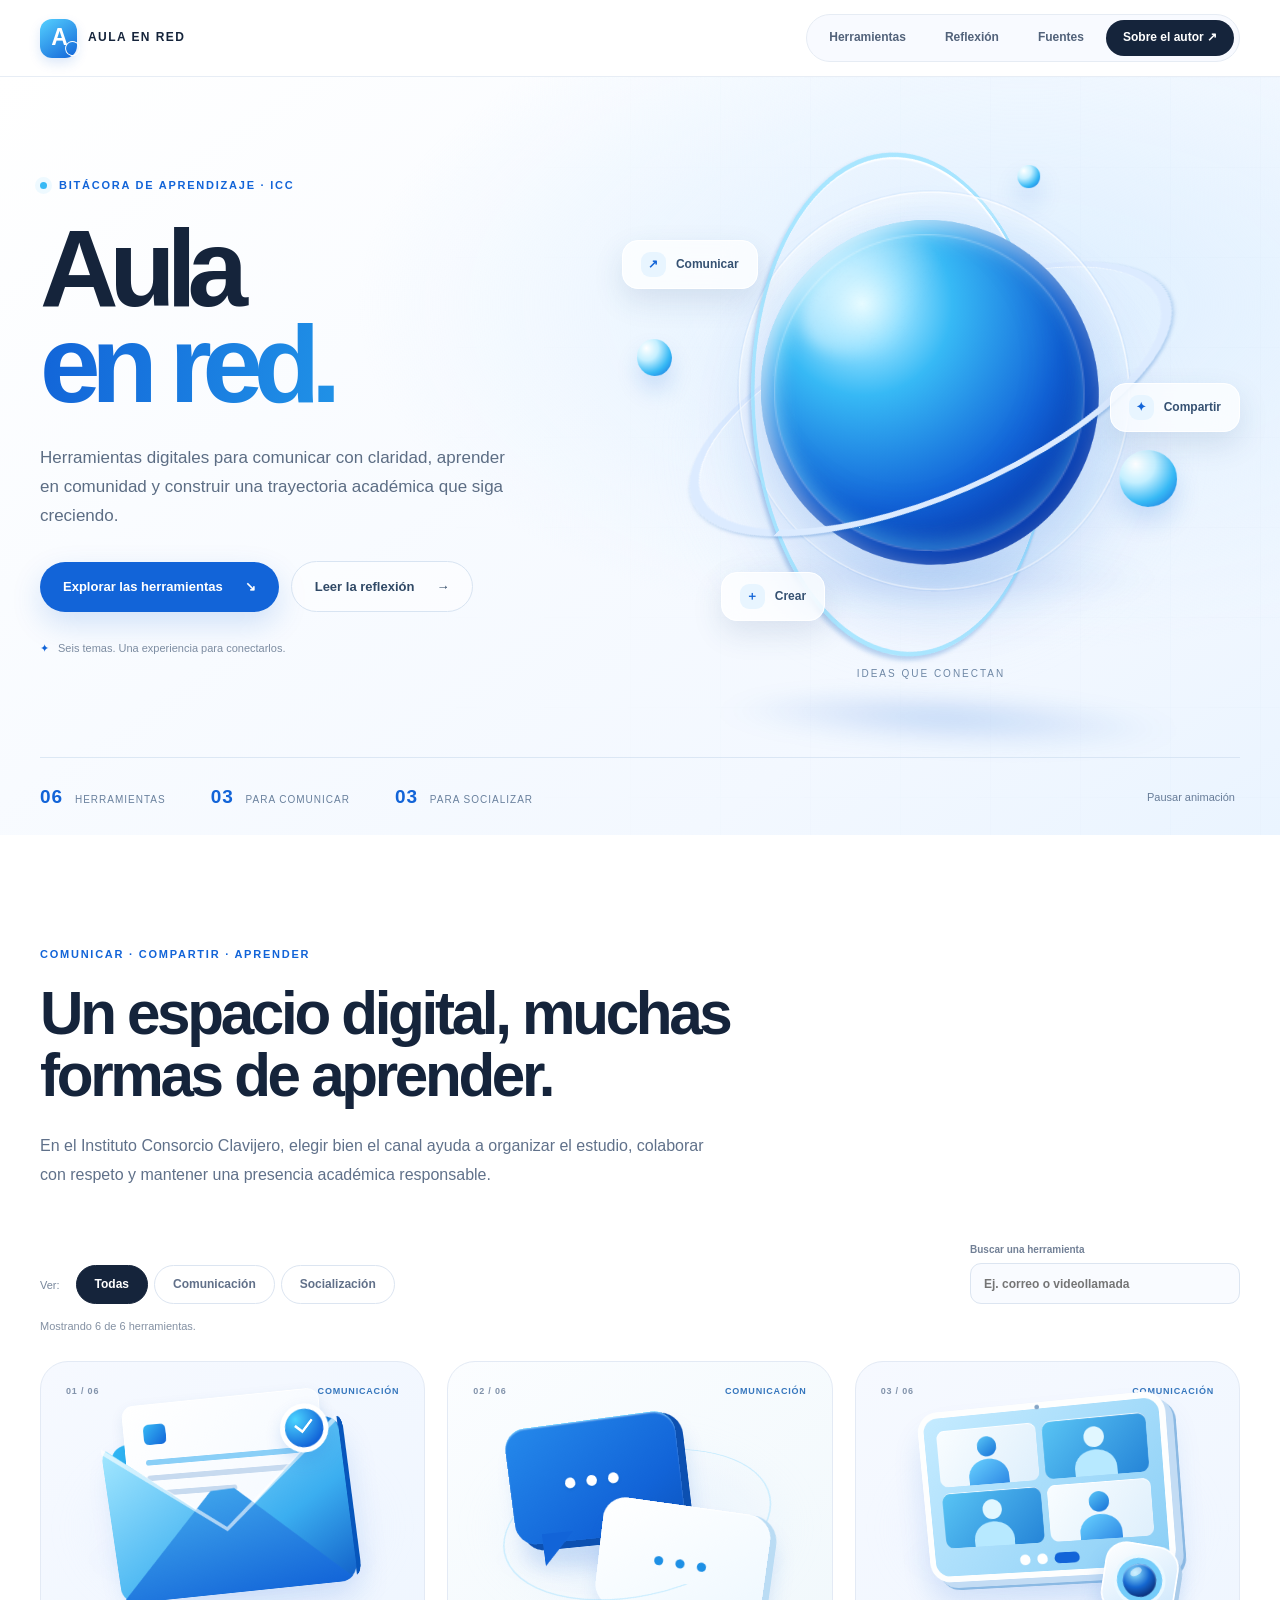
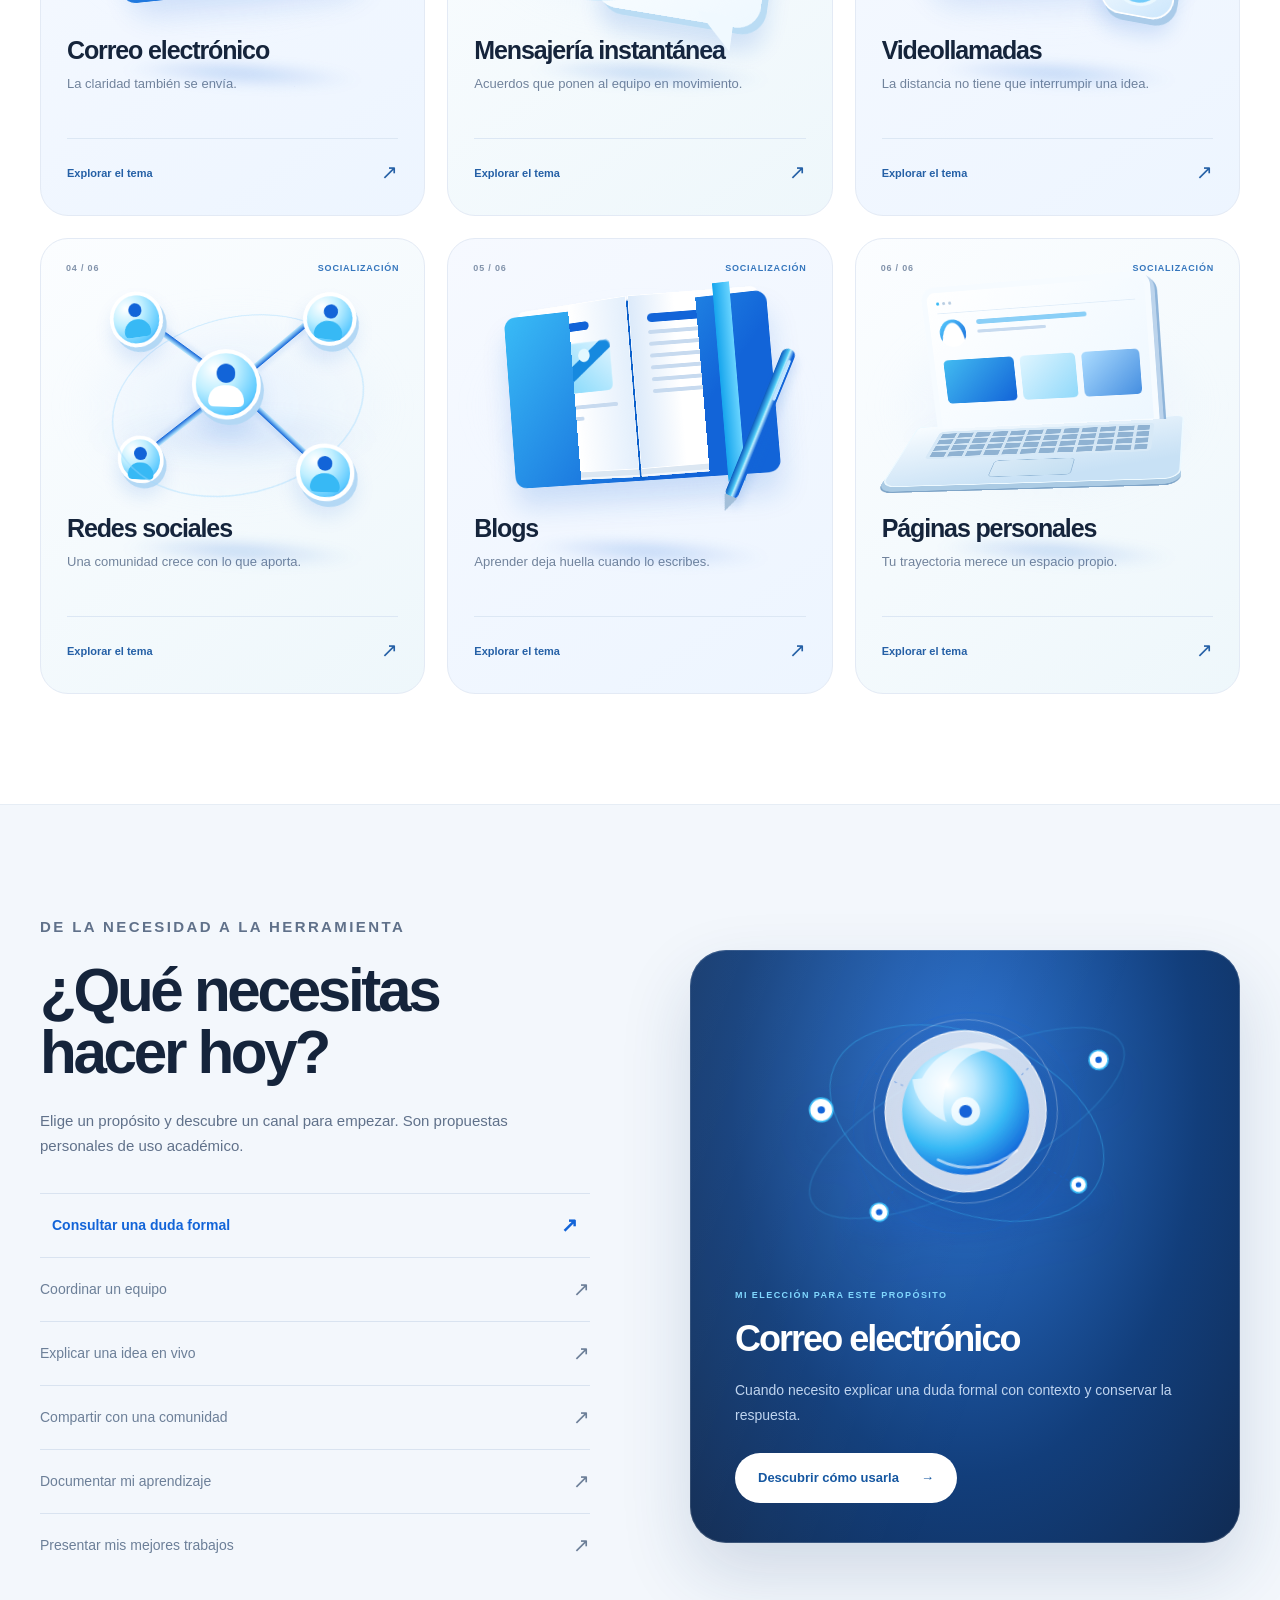
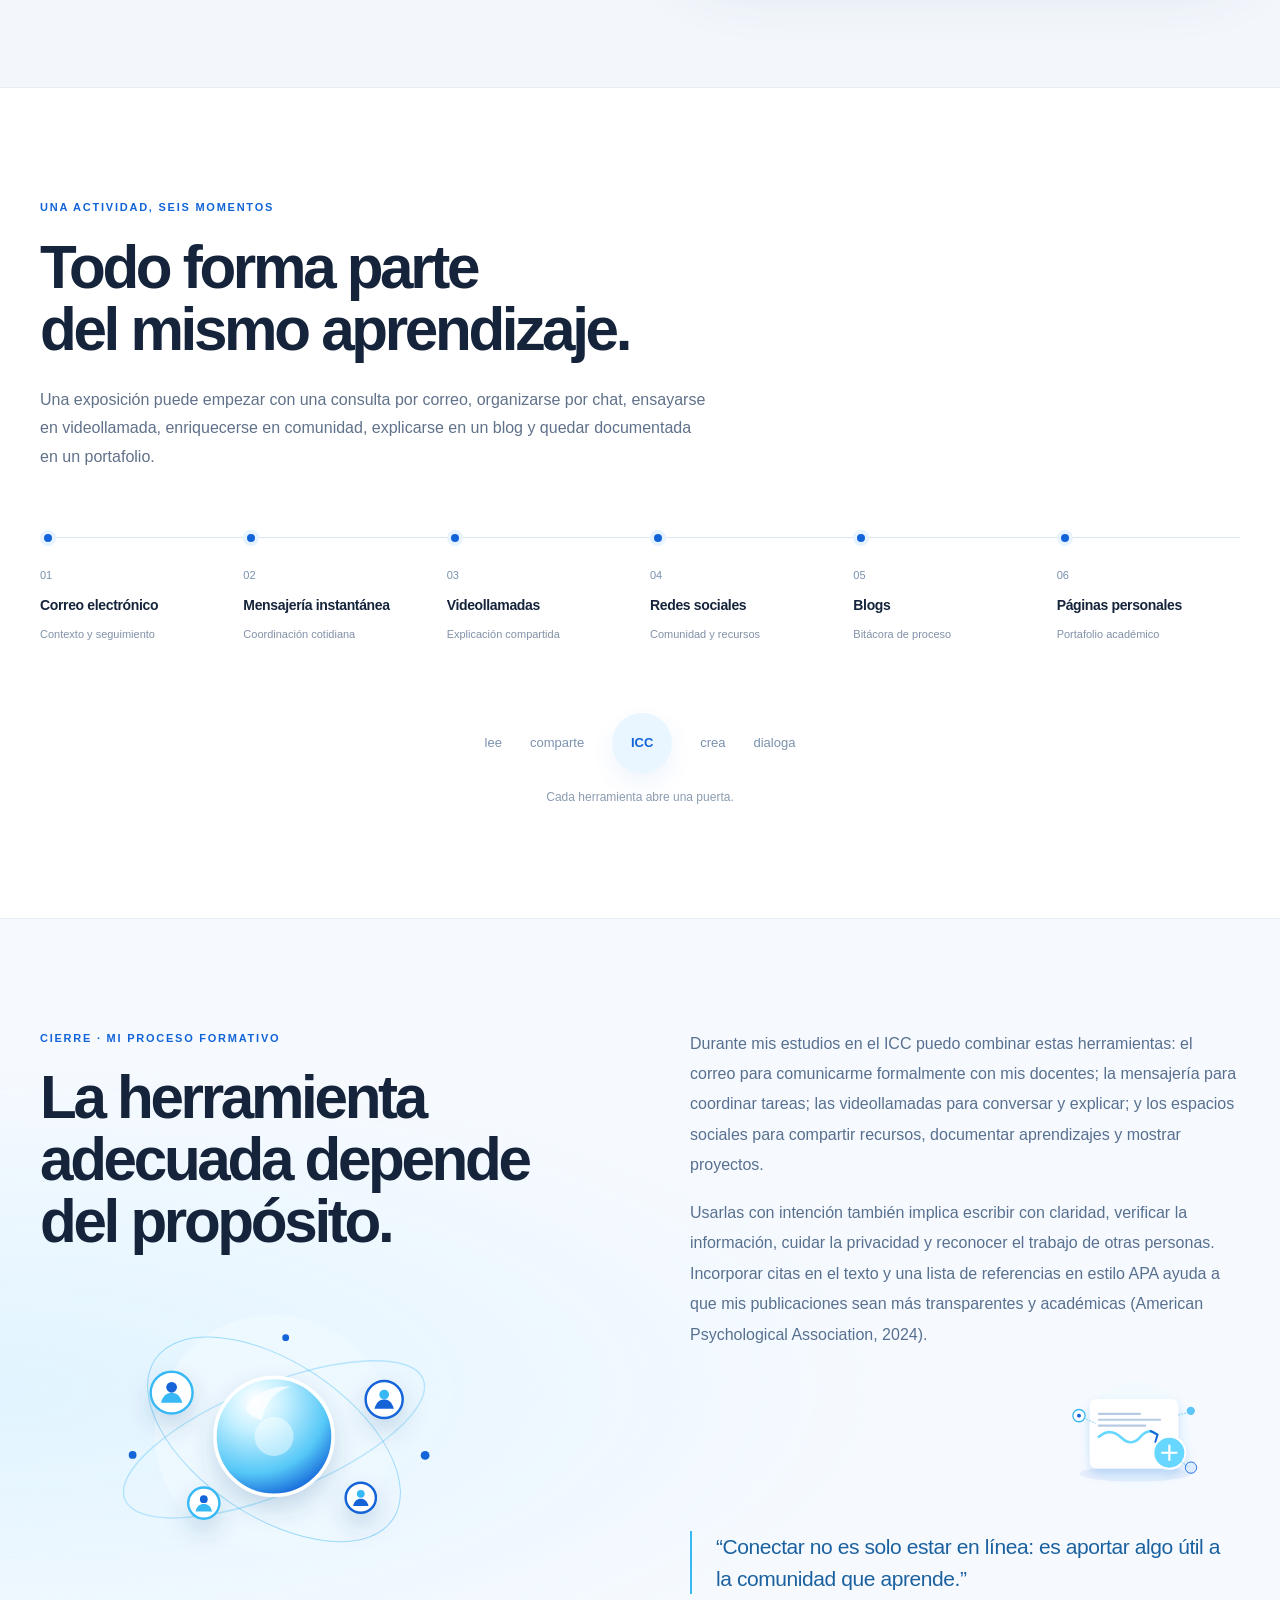
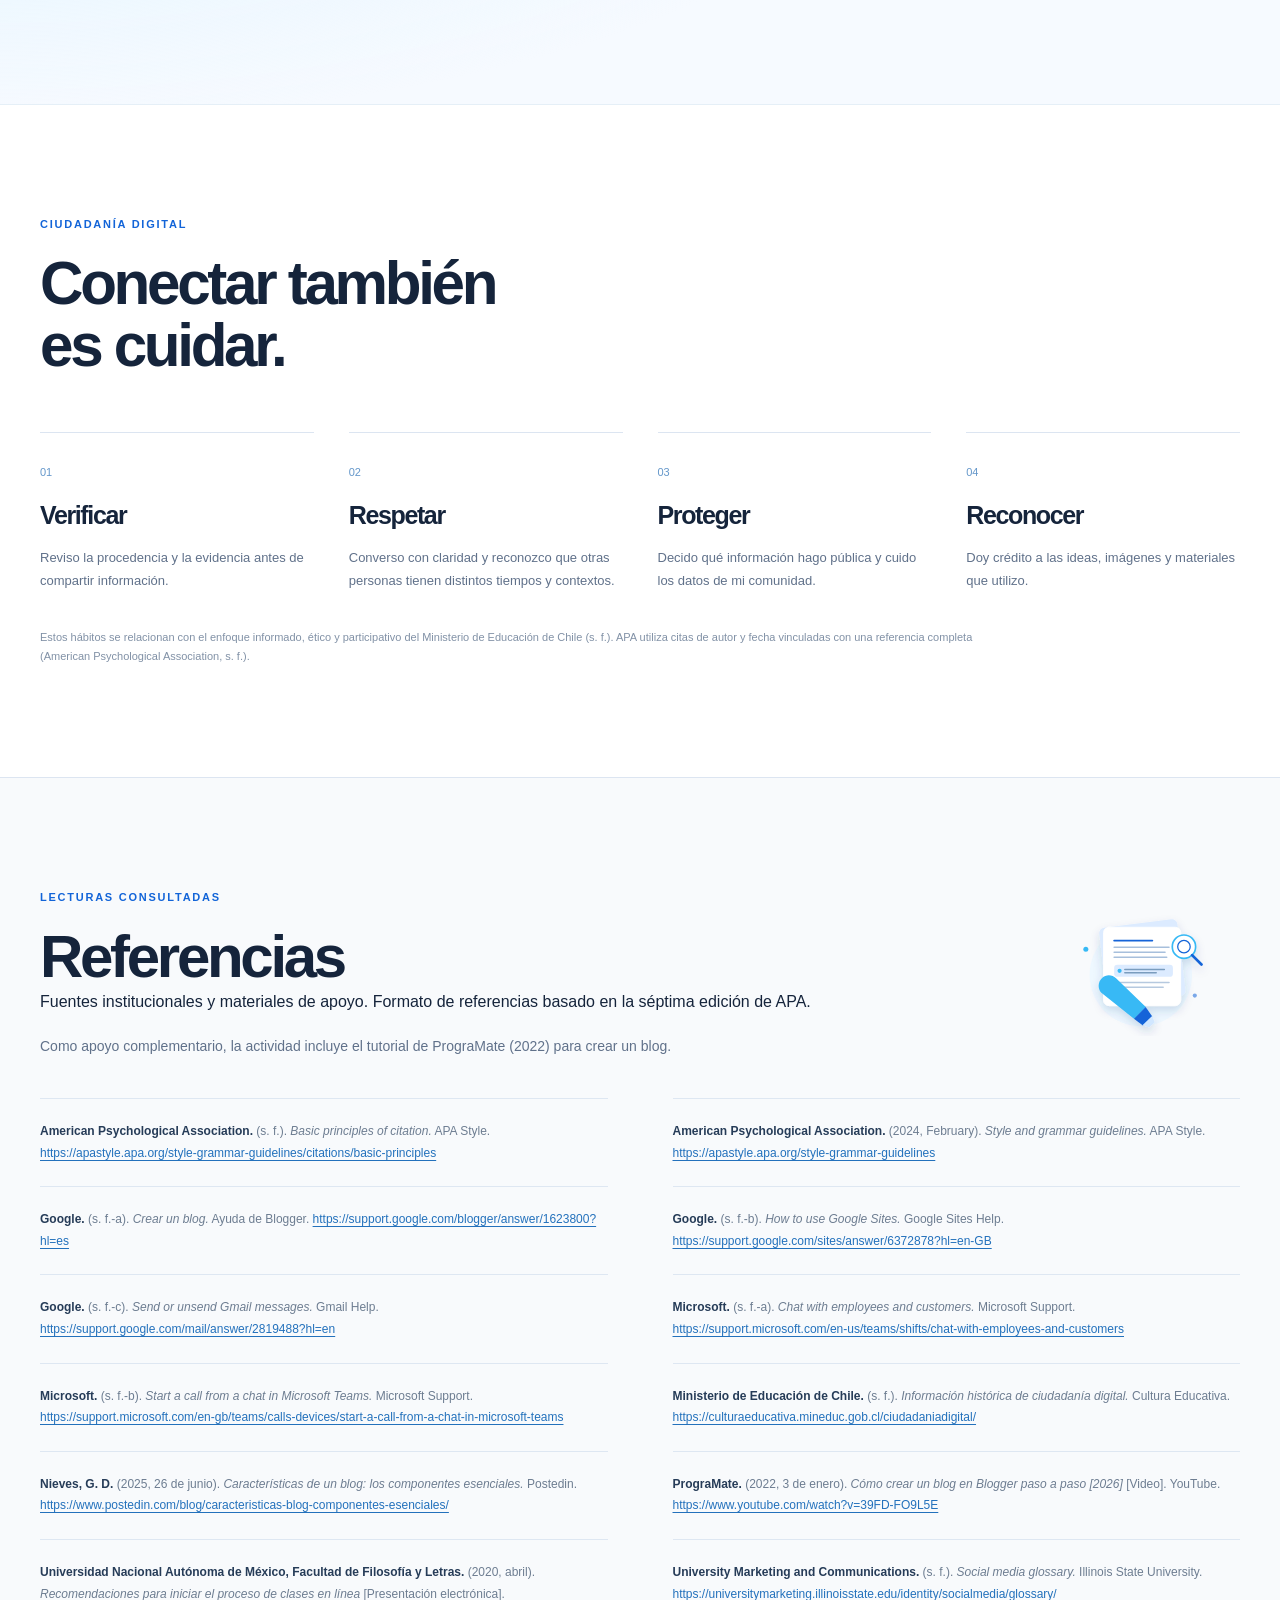
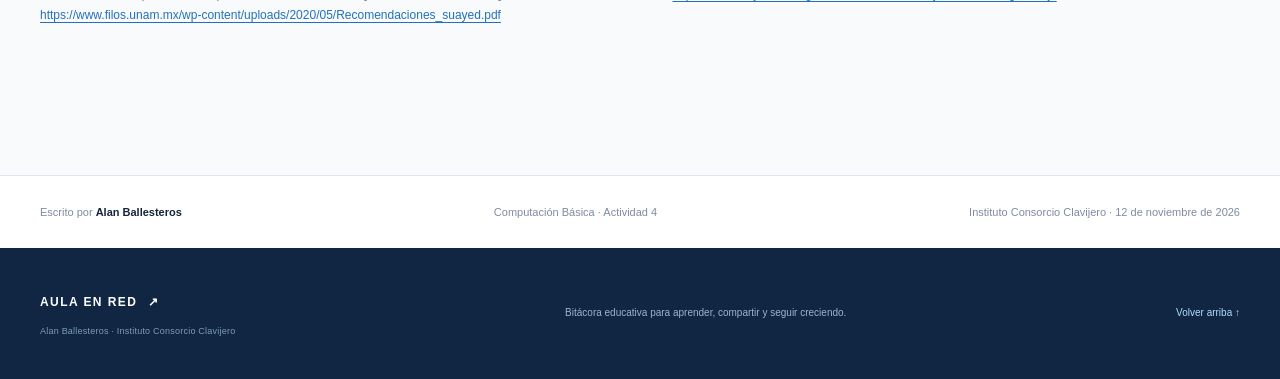
==== commit f2fbff45: "Convierte Aula en Red en una experiencia por temas con objetos CSS 3D y contenido ampliado" ====
--- a/index.html
+++ b/index.html
@@ -1,197 +1,84 @@
-<!doctype html>
-<html lang="es">
-<head>
-  <meta charset="utf-8">
-  <meta name="viewport" content="width=device-width, initial-scale=1">
-  <meta name="description" content="Bitácora educativa de Alan Ballesteros sobre herramientas digitales para comunicar, colaborar y aprender en el ICC.">
-  <meta name="theme-color" content="#ffffff">
-  <link rel="preload" as="image" href="assets/hero-orbit.svg" type="image/svg+xml">
-  <title>Aula en Red — Alan Ballesteros | ICC</title>
-  <link rel="stylesheet" href="aula.css">
-</head>
-<body>
-  <a class="skip-link" href="#contenido">Saltar al contenido</a>
-  <header id="inicio" class="topbar">
-    <div class="shell topbar-inner">
-      <a class="brand" href="#inicio" aria-label="Aula en Red, inicio"><span class="brand-mark" aria-hidden="true">A</span><span>AULA EN RED</span></a>
-      <button class="menu-toggle" id="menu-toggle" type="button" aria-expanded="false" aria-controls="site-nav">
-        <span class="menu-icon" aria-hidden="true"></span><span>Menú</span>
-      </button>
-      <nav class="nav" id="site-nav" aria-label="Navegación principal">
-        <a href="#herramientas">Herramientas</a>
-        <a href="#reflexion">Reflexión</a>
-        <a href="#referencias">Fuentes</a>
-        <a class="nav-pill" href="#autor">Sobre el autor</a>
-      </nav>
-    </div>
-    <div class="reading-progress" aria-hidden="true"><span id="reading-progress"></span></div>
-  </header>
-
-  <main id="contenido">
-    <section class="hero" aria-labelledby="titulo-principal">
-      <div class="shell">
-        <div class="hero-grid">
-          <div>
-            <p class="eyebrow">Bitácora de aprendizaje · ICC</p>
-            <h1 id="titulo-principal">Aula <em>en red.</em></h1>
-            <p class="hero-copy">Herramientas digitales para comunicar con claridad, aprender en comunidad y construir una trayectoria académica que siga creciendo.</p>
-            <div class="hero-actions">
-              <a class="button button-primary" href="#herramientas">Explorar las herramientas <span aria-hidden="true">↘</span></a>
-              <a class="button button-link" href="#reflexion">Leer la reflexión <span aria-hidden="true">→</span></a>
-            </div>
-          </div>
-          <div class="hero-art" aria-label="Ilustración abstracta de personas conectadas alrededor del aprendizaje">
-            <img class="hero-orbit" src="assets/hero-orbit.svg" alt="Esfera luminosa y órbitas que conectan nodos de aprendizaje digital." width="960" height="600" fetchpriority="high" decoding="async">
-            <div class="art-card">
-              <div class="art-label"><span>Ideas que conectan</span><span class="art-dots" aria-hidden="true"><i></i><i></i><i></i></span></div>
-              <div class="network" aria-hidden="true">
-                <svg viewBox="0 0 300 174" preserveAspectRatio="none"><line x1="150" y1="87" x2="42" y2="39"/><line x1="150" y1="87" x2="254" y2="43"/><line x1="150" y1="87" x2="55" y2="150"/><line x1="150" y1="87" x2="264" y2="147"/></svg>
-                <span class="node node-a">lee</span><span class="node node-b">comparte</span><span class="node node-main">ICC</span><span class="node node-c">crea</span><span class="node node-d">dialoga</span>
-              </div>
-              <p class="art-caption">Cada herramienta abre una puerta.</p>
-            </div>
-          </div>
-        </div>
-        <div class="hero-foot" aria-label="Contenido de esta bitácora">
-          <span><strong>06</strong> herramientas</span><span><strong>03</strong> para comunicar</span><span><strong>03</strong> para socializar</span>
-        </div>
-      </div>
-    </section>
-
-    <section class="intro shell" aria-labelledby="herramientas">
-      <p class="section-kicker">Comunicar · compartir · aprender</p>
-      <div class="section-heading">
-        <h2 id="herramientas">Un espacio digital, muchas formas de aprender.</h2>
-        <p>En el Instituto Consorcio Clavijero, elegir bien el canal ayuda a organizar el estudio, colaborar con respeto y mantener una presencia académica responsable.</p>
-      </div>
-      <figure class="intro-art"><img src="assets/aprendizaje-colectivo.svg" alt="Elementos conectados que representan distintas formas de aprender en comunidad." width="960" height="600" loading="lazy" decoding="async"></figure>
-    </section>
-
-    <section class="toolbox shell" aria-label="Definiciones y ejemplos de herramientas digitales">
-      <div class="tool-controls">
-        <div class="filter-bar" role="group" aria-label="Filtrar herramientas por tipo">
-          <span class="filter-label">Ver:</span>
-          <button class="filter" type="button" data-filter="all" aria-pressed="true">Todas</button>
-          <button class="filter" type="button" data-filter="comunicacion" aria-pressed="false">Comunicación</button>
-          <button class="filter" type="button" data-filter="socializacion" aria-pressed="false">Socialización</button>
-        </div>
-        <label class="search-box" for="tool-search">
-          <span>Buscar una herramienta</span>
-          <input id="tool-search" type="search" autocomplete="off" placeholder="Ej. correo o videollamada">
-        </label>
-        <p class="filter-status" id="filter-status" aria-live="polite">Mostrando 6 herramientas.</p>
-      </div>
-      <div class="cards" id="tarjetas">
-        <article class="tool-card communication" data-category="comunicacion">
-          <div class="card-top"><span class="card-number">01 / 06</span><span class="card-tag">Comunicación</span></div>
-          <figure class="card-visual"><img src="assets/correo-electronico.svg" alt="Sobre digital tridimensional azul con una carta preparada para enviarse." width="960" height="600" loading="lazy" decoding="async"></figure>
-          <h3>Correo electrónico</h3>
-          <p class="definition">Servicio para redactar, enviar y recibir mensajes entre direcciones electrónicas. Permite organizar conversaciones y adjuntar documentos o enlaces; es útil cuando la respuesta no necesita ser inmediata.</p>
-          <div class="example"><p class="example-label">Un día en el ICC</p><p>Escribiría desde mi cuenta institucional al docente con el asunto “Duda sobre la Actividad 4”, explicaría una pregunta concreta y adjuntaría el avance del trabajo si fuera necesario.</p></div>
-          <p class="good-practice"><span aria-hidden="true">↗</span><span><b>Buena práctica:</b> asunto claro, saludo, petición específica y firma con nombre y grupo.</span></p>
-          <p class="card-cite">El flujo de Gmail contempla destinatarios, asunto, redacción y envío (Google, s. f.-c).</p>
-        </article>
-
-        <article class="tool-card communication" data-category="comunicacion">
-          <div class="card-top"><span class="card-number">02 / 06</span><span class="card-tag">Comunicación</span></div>
-          <figure class="card-visual"><img src="assets/mensajeria-instantanea.svg" alt="Burbujas de conversación digitales conectadas para coordinar un equipo académico." width="960" height="600" loading="lazy" decoding="async"></figure>
-          <h3>Mensajería instantánea</h3>
-          <p class="definition">Intercambio de mensajes breves en una aplicación conectada a internet. Puede ser individual o grupal y facilita coordinarse en el momento; algunas plataformas también permiten compartir archivos o iniciar llamadas.</p>
-          <div class="example"><p class="example-label">Un día en el ICC</p><p>En un chat de equipo acordaría la hora de una reunión, repartiría las partes de una exposición y compartiría el enlace a un documento de trabajo colaborativo.</p></div>
-          <p class="good-practice"><span aria-hidden="true">↗</span><span><b>Buena práctica:</b> mantener el chat en el tema del curso y no asumir que todos responden al instante.</span></p>
-          <p class="card-cite">Teams permite conversaciones individuales y grupales, además de llamadas desde el chat (Microsoft, s. f.-a).</p>
-        </article>
-
-        <article class="tool-card communication" data-category="comunicacion">
-          <div class="card-top"><span class="card-number">03 / 06</span><span class="card-tag">Comunicación</span></div>
-          <figure class="card-visual"><img src="assets/videollamadas.svg" alt="Pantalla de videollamada con participantes, cámara y recursos compartidos." width="960" height="600" loading="lazy" decoding="async"></figure>
-          <h3>Videollamadas</h3>
-          <p class="definition">Conversaciones en tiempo real que transmiten voz y video por internet. Hacen posible reunirse a distancia, conversar cara a cara y, en muchas plataformas, mostrar la pantalla o revisar materiales en conjunto.</p>
-          <div class="example"><p class="example-label">Un día en el ICC</p><p>Con mi equipo realizaría una sesión breve para explicar un tema difícil, compartir una diapositiva y resolver dudas antes de entregar una actividad.</p></div>
-          <p class="good-practice"><span aria-hidden="true">↗</span><span><b>Buena práctica:</b> probar audio y conexión, entrar a tiempo y pedir la palabra con cortesía.</span></p>
-          <p class="card-cite">Microsoft Teams ofrece llamadas de audio y video individuales o grupales desde un chat (Microsoft, s. f.-b).</p>
-        </article>
-
-        <article class="tool-card social" data-category="socializacion">
-          <div class="card-top"><span class="card-number">04 / 06</span><span class="card-tag">Socialización</span></div>
-          <figure class="card-visual"><img src="assets/redes-sociales.svg" alt="Personas conectadas en una red académica para compartir recursos." width="960" height="600" loading="lazy" decoding="async"></figure>
-          <h3>Redes sociales</h3>
-          <p class="definition">Plataformas donde las personas crean perfiles o comunidades para compartir información, ideas y contenidos, además de interactuar con otras personas mediante publicaciones, comentarios o grupos.</p>
-          <div class="example"><p class="example-label">Un día en el ICC</p><p>Participaría en un grupo académico para intercambiar recursos confiables, comentar estrategias de estudio y compartir avisos del curso, respetando las reglas del espacio.</p></div>
-          <p class="good-practice"><span aria-hidden="true">↗</span><span><b>Buena práctica:</b> comprobar la fuente antes de compartir y cuidar la privacidad de compañeros.</span></p>
-          <p class="card-cite">Las redes sociales facilitan crear comunidades y compartir información e ideas (University Marketing and Communications, s. f.).</p>
-        </article>
-
-        <article class="tool-card social" data-category="socializacion">
-          <div class="card-top"><span class="card-number">05 / 06</span><span class="card-tag">Socialización</span></div>
-          <figure class="card-visual"><img src="assets/blogs.svg" alt="Cuaderno digital abierto con publicaciones organizadas para una bitácora de aprendizaje." width="960" height="600" loading="lazy" decoding="async"></figure>
-          <h3>Blogs</h3>
-          <p class="definition">Sitios que reúnen publicaciones o entradas de una persona o equipo. Sus temas pueden organizarse con títulos, fechas y etiquetas; una bitácora bien estructurada permite volver a las ideas y recursos con facilidad.</p>
-          <div class="example"><p class="example-label">Un día en el ICC</p><p>Mantendría esta bitácora como cuaderno digital: publicaría síntesis de cada módulo, ejemplos de herramientas, reflexiones breves y referencias que pueda consultar más adelante.</p></div>
-          <p class="good-practice"><span aria-hidden="true">↗</span><span><b>Buena práctica:</b> actualizar el contenido, organizarlo por temas y dar crédito a las fuentes.</span></p>
-          <p class="card-cite">Blogger permite crear y gestionar un blog; las etiquetas ayudan a organizar y filtrar publicaciones (Google, s. f.-a; Nieves, 2025).</p>
-        </article>
-
-        <article class="tool-card social" data-category="socializacion">
-          <div class="card-top"><span class="card-number">06 / 06</span><span class="card-tag">Socialización</span></div>
-          <figure class="card-visual"><img src="assets/pagina-personal.svg" alt="Portafolio digital personal con módulos para mostrar proyectos y trayectoria." width="960" height="600" loading="lazy" decoding="async"></figure>
-          <h3>Páginas personales</h3>
-          <p class="definition">Sitios web individuales para presentar información, proyectos, intereses o una trayectoria. A diferencia de un blog —centrado en nuevas entradas—, una página personal suele organizarse en secciones estables y puede funcionar como portafolio.</p>
-          <div class="example"><p class="example-label">Un día en el ICC</p><p>Diseñaría una página-portafolio con una presentación, trabajos seleccionados, habilidades digitales y una sección de aprendizajes que pueda ampliar durante mis estudios.</p></div>
-          <p class="good-practice"><span aria-hidden="true">↗</span><span><b>Buena práctica:</b> compartir solo datos que deseo hacer públicos y revisar los permisos antes de difundir el enlace.</span></p>
-          <p class="card-cite">Google Sites permite organizar páginas y compartir un sitio con otras personas (Google, s. f.-b).</p>
-        </article>
-      </div>
-    </section>
-
-    <section id="reflexion" class="reflection" aria-labelledby="titulo-reflexion">
-      <div class="shell reflection-grid">
-        <div><p class="section-kicker">Cierre · mi proceso formativo</p><h2 id="titulo-reflexion">La herramienta adecuada depende del propósito.</h2></div>
-        <div class="reflection-copy">
-          <p>Durante mis estudios en el ICC puedo combinar estas herramientas: el correo para comunicarme formalmente con mis docentes; la mensajería para coordinar tareas; las videollamadas para conversar y explicar; y los espacios sociales para compartir recursos, documentar aprendizajes y mostrar proyectos.</p>
-          <p>Usarlas con intención también implica escribir con claridad, verificar la información, cuidar la privacidad y reconocer el trabajo de otras personas. Incorporar citas en el texto y una lista de referencias en estilo APA ayuda a que mis publicaciones sean más transparentes y académicas (American Psychological Association, 2024).</p>
-          <figure class="reflection-art"><img src="assets/reflexion-academica.svg" alt="Composición visual sobre la reflexión, la colaboración y el crecimiento académico." width="960" height="600" loading="lazy" decoding="async"></figure>
-          <blockquote class="pullquote">“Conectar no es solo estar en línea: es aportar algo útil a la comunidad que aprende.”</blockquote>
-        </div>
-      </div>
-    </section>
-
-    <section id="referencias" class="references shell" aria-labelledby="titulo-referencias">
-      <div class="references-head">
-        <div><p class="section-kicker">Lecturas consultadas</p><h2 id="titulo-referencias">Referencias</h2></div>
-        <figure class="references-art"><img src="assets/referencias.svg" alt="Fuentes académicas organizadas en una biblioteca digital." width="960" height="600" loading="lazy" decoding="async"></figure>
-        <p>Fuentes institucionales y materiales de apoyo. Formato de referencias basado en la séptima edición de APA.</p>
-      </div>
-      <ul class="reference-list">
-        <li id="ref-apa"><span class="reference-author">American Psychological Association.</span> (2024, February). <i>Style and grammar guidelines.</i> APA Style. <a href="https://apastyle.apa.org/style-grammar-guidelines" target="_blank" rel="noopener noreferrer">https://apastyle.apa.org/style-grammar-guidelines</a></li>
-        <li id="ref-google-blog"><span class="reference-author">Google.</span> (s. f.-a). <i>Crear un blog.</i> Ayuda de Blogger. <a href="https://support.google.com/blogger/answer/1623800?hl=es" target="_blank" rel="noopener noreferrer">https://support.google.com/blogger/answer/1623800?hl=es</a></li>
-        <li id="ref-google-sites"><span class="reference-author">Google.</span> (s. f.-b). <i>How to use Google Sites.</i> Google Sites Help. <a href="https://support.google.com/sites/answer/6372878?hl=en-GB" target="_blank" rel="noopener noreferrer">https://support.google.com/sites/answer/6372878?hl=en-GB</a></li>
-        <li id="ref-gmail"><span class="reference-author">Google.</span> (s. f.-c). <i>Send or unsend Gmail messages.</i> Gmail Help. <a href="https://support.google.com/mail/answer/2819488?hl=en" target="_blank" rel="noopener noreferrer">https://support.google.com/mail/answer/2819488?hl=en</a></li>
-        <li id="ref-social"><span class="reference-author">University Marketing and Communications.</span> (s. f.). <i>Social media glossary.</i> Illinois State University. <a href="https://universitymarketing.illinoisstate.edu/identity/socialmedia/glossary/" target="_blank" rel="noopener noreferrer">https://universitymarketing.illinoisstate.edu/identity/socialmedia/glossary/</a></li>
-        <li id="ref-microsoft-chat"><span class="reference-author">Microsoft.</span> (s. f.-a). <i>Chat with employees and customers.</i> Microsoft Support. <a href="https://support.microsoft.com/en-us/teams/shifts/chat-with-employees-and-customers" target="_blank" rel="noopener noreferrer">https://support.microsoft.com/en-us/teams/shifts/chat-with-employees-and-customers</a></li>
-        <li id="ref-microsoft-call"><span class="reference-author">Microsoft.</span> (s. f.-b). <i>Start a call from a chat in Microsoft Teams.</i> Microsoft Support. <a href="https://support.microsoft.com/en-gb/teams/calls-devices/start-a-call-from-a-chat-in-microsoft-teams" target="_blank" rel="noopener noreferrer">https://support.microsoft.com/en-gb/teams/calls-devices/start-a-call-from-a-chat-in-microsoft-teams</a></li>
-        <li id="ref-nieves"><span class="reference-author">Nieves, G. D.</span> (2025, 26 de junio). <i>Características de un blog: los componentes esenciales.</i> Postedin. <a href="https://www.postedin.com/blog/caracteristicas-blog-componentes-esenciales/" target="_blank" rel="noopener noreferrer">https://www.postedin.com/blog/caracteristicas-blog-componentes-esenciales/</a></li>
-        <li id="ref-programate"><span class="reference-author">PrograMate.</span> (2022, 3 de enero). <i>Cómo crear un blog en Blogger paso a paso [2026]</i> [Video]. YouTube. <a href="https://www.youtube.com/watch?v=39FD-FO9L5E" target="_blank" rel="noopener noreferrer">https://www.youtube.com/watch?v=39FD-FO9L5E</a></li>
-      </ul>
-    </section>
-
-    <section id="autor" class="author-strip">
-      <div class="shell author-inner"><span>Escrito por <span class="author-name">Alan Ballesteros</span></span><span>Computación Básica · Actividad 4</span><span>Instituto Consorcio Clavijero · 12 de noviembre de 2026</span></div>
-    </section>
-  </main>
-  <footer class="site-footer"><div class="shell footer-inner"><p>Bitácora educativa para aprender, compartir y seguir creciendo.</p><a class="back-top" href="#inicio">Volver arriba ↑</a></div></footer>
-  <dialog class="detail-dialog" id="tool-dialog" aria-labelledby="dialog-title">
-    <div class="dialog-card">
-      <button class="dialog-close" type="button" aria-label="Cerrar detalle">×</button>
-      <p class="dialog-category" id="dialog-category"></p>
-      <img class="dialog-visual" id="dialog-visual" alt="Ilustración ampliada de la herramienta seleccionada." width="960" height="600" decoding="async" hidden>
-      <h2 id="dialog-title"></h2>
-      <p class="dialog-definition" id="dialog-definition"></p>
-      <div class="dialog-example"><h3 id="dialog-example-label"></h3><p id="dialog-example"></p></div>
-      <p class="dialog-practice" id="dialog-practice"></p>
-      <p class="dialog-cite" id="dialog-cite"></p>
-    </div>
-  </dialog>
-  <script src="aula.js" defer></script>
-</body>
-</html>
+<!doctype html><html lang="es"><head><meta charset="utf-8"><meta name="viewport" content="width=device-width,initial-scale=1"><meta name="theme-color" content="#f6f9ff"><meta name="description" content="Aula en Red: seis experiencias para explorar herramientas de comunicación y socialización digital en el ICC. Bitácora de Alan Ballesteros."><title>Aula en Red — Alan Ballesteros | ICC</title><link rel="stylesheet" href="aula.css"><link rel="stylesheet" href="objects3d.css"></head><body>
+<a class="skip-link" href="#contenido">Saltar al contenido</a>
+<header class="topbar"><div class="shell topbar-inner"><a class="brand" href="#inicio" aria-label="Aula en Red, inicio"><span class="brand-mark" aria-hidden="true">A<span></span></span><span>AULA EN RED</span></a><button id="menu-toggle" class="menu-toggle" aria-expanded="false" aria-controls="site-nav" type="button"><span aria-hidden="true">☰</span> Menú</button><nav id="site-nav" class="site-nav" aria-label="Navegación principal"><a href="#herramientas">Herramientas</a><a href="#reflexion">Reflexión</a><a href="#referencias">Fuentes</a><a href="#autor">Sobre el autor <span aria-hidden="true">↗</span></a></nav></div><div class="reading-track" aria-hidden="true"><span id="reading-progress"></span></div></header>
+<main id="contenido"><div id="home-view">
+<section id="inicio" class="hero"><div class="hero-grid shell"><div class="hero-heading"><p class="eyebrow">Bitácora de aprendizaje · ICC</p><h1 tabindex="-1">Aula <em>en red.</em></h1><p class="hero-copy">Herramientas digitales para comunicar con claridad, aprender en comunidad y construir una trayectoria académica que siga creciendo.</p><div class="hero-actions"><a class="button button-primary" href="#herramientas">Explorar las herramientas <span aria-hidden="true">↘</span></a><a class="button button-quiet" href="#reflexion">Leer la reflexión <span aria-hidden="true">→</span></a></div><p class="hero-note"><span aria-hidden="true">✦</span> Seis temas. Una experiencia para conectarlos.</p></div><div class="hero-visual"><div class="object-scene hero-scene stage-orbit" role="img" aria-label="Esfera azul tridimensional con órbitas que representa el aprendizaje conectado."><div class="scene-floor"></div><div class="object-model model-orbit" data-model="orbit" aria-hidden="true"><div class="o3-float"><div class="o3-orbit-ring second"></div><div class="o3-orb"></div><div class="o3-glass-skin"></div><div class="o3-orbit-ring"></div><i class="o3-satellite a"></i><i class="o3-satellite b"></i><i class="o3-satellite c"></i></div></div></div><a class="floating-label label-one" href="#correo-electronico"><i aria-hidden="true">↗</i>Comunicar</a><a class="floating-label label-two" href="#redes-sociales"><i aria-hidden="true">✦</i>Compartir</a><a class="floating-label label-three" href="#blogs"><i aria-hidden="true">＋</i>Crear</a><p class="scene-caption">Ideas que conectan</p></div></div><div class="hero-bottom shell"><div class="hero-metrics"><span><strong>06</strong> herramientas</span><span><strong>03</strong> para comunicar</span><span><strong>03</strong> para socializar</span></div><button class="motion-toggle" type="button" aria-pressed="false">Pausar animación <span aria-hidden="true">Ⅱ</span></button></div></section>
+<section class="intro section-pad shell" id="herramientas"><div class="section-title reveal"><p class="section-kicker">Comunicar · compartir · aprender</p><h2>Un espacio digital, muchas formas de aprender.</h2><p>En el Instituto Consorcio Clavijero, elegir bien el canal ayuda a organizar el estudio, colaborar con respeto y mantener una presencia académica responsable.</p></div><div class="tool-controls"><div class="filter-group" role="group" aria-label="Filtrar herramientas por tipo"><span>Ver:</span><button class="filter" data-filter="all" aria-pressed="true">Todas</button><button class="filter" data-filter="comunicacion" aria-pressed="false">Comunicación</button><button class="filter" data-filter="socializacion" aria-pressed="false">Socialización</button></div><label class="search-label" for="tool-search"><span>Buscar una herramienta</span><input id="tool-search" type="search" placeholder="Ej. correo o videollamada" autocomplete="off"></label></div><p id="filter-status" class="filter-status" aria-live="polite">Mostrando 6 herramientas.</p><div class="topic-grid"><article class="topic-tile reveal" data-category="comunicacion"><a href="#correo-electronico" class="tile-link" aria-label="Explorar Correo electrónico"><div class="tile-top"><span>01 / 06</span><span>Comunicación</span></div><div class="object-scene tile-scene stage-mail" role="img" aria-label="Sobre digital tridimensional azul con una carta preparada para enviarse."><div class="scene-floor"></div><div class="object-model model-mail" data-model="mail" aria-hidden="true"><div class="o3-float"><div class="o3-mail"><div class="o3-mail-back"></div><div class="o3-mail-side"></div><div class="o3-mail-paper"><span class="o3-line blue"></span><span class="o3-line "></span><span class="o3-line short"></span></div><div class="o3-mail-fold"></div><div class="o3-mail-front"></div><div class="o3-mail-seam"></div><div class="o3-mail-seal"></div></div></div></div></div><div class="tile-copy"><h3>Correo electrónico</h3><p>La claridad también se envía.</p><span class="tile-action">Explorar el tema <b aria-hidden="true">↗</b></span></div></a></article><article class="topic-tile reveal" data-category="comunicacion"><a href="#mensajeria-instantanea" class="tile-link" aria-label="Explorar Mensajería instantánea"><div class="tile-top"><span>02 / 06</span><span>Comunicación</span></div><div class="object-scene tile-scene stage-chat" role="img" aria-label="Burbujas de conversación digitales conectadas para coordinar un equipo académico."><div class="scene-floor"></div><div class="object-model model-chat" data-model="chat" aria-hidden="true"><div class="o3-float"><div class="o3-chat-orbit"></div><div class="o3-bubble"><div class="o3-bubble-face"><i class="o3-bubble-dot"></i><i class="o3-bubble-dot"></i><i class="o3-bubble-dot"></i></div></div><div class="o3-bubble front"><div class="o3-bubble-face"><i class="o3-bubble-dot"></i><i class="o3-bubble-dot"></i><i class="o3-bubble-dot"></i></div></div></div></div></div><div class="tile-copy"><h3>Mensajería instantánea</h3><p>Acuerdos que ponen al equipo en movimiento.</p><span class="tile-action">Explorar el tema <b aria-hidden="true">↗</b></span></div></a></article><article class="topic-tile reveal" data-category="comunicacion"><a href="#videollamadas" class="tile-link" aria-label="Explorar Videollamadas"><div class="tile-top"><span>03 / 06</span><span>Comunicación</span></div><div class="object-scene tile-scene stage-video" role="img" aria-label="Pantalla de videollamada con participantes, cámara y recursos compartidos."><div class="scene-floor"></div><div class="object-model model-video" data-model="video" aria-hidden="true"><div class="o3-float"><div class="o3-video-screen"><div class="o3-video-grid"><i class="o3-person"></i><i class="o3-person"></i><i class="o3-person"></i><i class="o3-person"></i></div><div class="o3-video-controls"><i></i><i></i><i></i></div></div><div class="o3-camera-lens"></div></div></div></div><div class="tile-copy"><h3>Videollamadas</h3><p>La distancia no tiene que interrumpir una idea.</p><span class="tile-action">Explorar el tema <b aria-hidden="true">↗</b></span></div></a></article><article class="topic-tile reveal" data-category="socializacion"><a href="#redes-sociales" class="tile-link" aria-label="Explorar Redes sociales"><div class="tile-top"><span>04 / 06</span><span>Socialización</span></div><div class="object-scene tile-scene stage-social" role="img" aria-label="Personas conectadas en una red académica para compartir recursos."><div class="scene-floor"></div><div class="object-model model-social" data-model="social" aria-hidden="true"><div class="o3-float"><div class="o3-social-ring"></div><i class="o3-social-link a"></i><i class="o3-social-link b"></i><i class="o3-social-link c"></i><i class="o3-social-link d"></i><div class="o3-social-node a"></div><div class="o3-social-node b"></div><div class="o3-social-node c"></div><div class="o3-social-node d"></div><div class="o3-social-node center"></div></div></div></div><div class="tile-copy"><h3>Redes sociales</h3><p>Una comunidad crece con lo que aporta.</p><span class="tile-action">Explorar el tema <b aria-hidden="true">↗</b></span></div></a></article><article class="topic-tile reveal" data-category="socializacion"><a href="#blogs" class="tile-link" aria-label="Explorar Blogs"><div class="tile-top"><span>05 / 06</span><span>Socialización</span></div><div class="object-scene tile-scene stage-blog" role="img" aria-label="Cuaderno digital abierto con publicaciones organizadas para una bitácora de aprendizaje."><div class="scene-floor"></div><div class="object-model model-blog" data-model="blog" aria-hidden="true"><div class="o3-float"><div class="o3-book"><div class="o3-book-cover"></div><div class="o3-book-spine"></div><div class="o3-page"><span class="o3-line blue"></span><i class="o3-page-image"></i><span class="o3-line "></span><span class="o3-line short"></span></div><div class="o3-page right"><span class="o3-line blue"></span><span class="o3-line "></span><span class="o3-line "></span><span class="o3-line short"></span><span class="o3-line "></span><span class="o3-line "></span><span class="o3-line short"></span></div><div class="o3-bookmark"></div></div><div class="o3-pen"></div></div></div></div><div class="tile-copy"><h3>Blogs</h3><p>Aprender deja huella cuando lo escribes.</p><span class="tile-action">Explorar el tema <b aria-hidden="true">↗</b></span></div></a></article><article class="topic-tile reveal" data-category="socializacion"><a href="#paginas-personales" class="tile-link" aria-label="Explorar Páginas personales"><div class="tile-top"><span>06 / 06</span><span>Socialización</span></div><div class="object-scene tile-scene stage-portfolio" role="img" aria-label="Portafolio digital personal con módulos para mostrar proyectos y trayectoria."><div class="scene-floor"></div><div class="object-model model-portfolio" data-model="portfolio" aria-hidden="true"><div class="o3-float"><div class="o3-laptop"><div class="o3-laptop-screen"><div class="o3-browser-dots"><i></i><i></i><i></i></div><div class="o3-profile"><span class="o3-line blue"></span><span class="o3-line short"></span></div><div class="o3-projects"><i></i><i></i><i></i></div></div><div class="o3-laptop-base"><div class="o3-keys"></div><div class="o3-trackpad"></div></div></div></div></div></div><div class="tile-copy"><h3>Páginas personales</h3><p>Tu trayectoria merece un espacio propio.</p><span class="tile-action">Explorar el tema <b aria-hidden="true">↗</b></span></div></a></article><p id="empty-state" hidden>No hay coincidencias. Prueba otra palabra o cambia el filtro.</p></div></section>
+<section class="chooser section-pad"><div class="shell chooser-grid"><div class="reveal"><p class="section-kicker">De la necesidad a la herramienta</p><h2>¿Qué necesitas<br>hacer hoy?</h2><p>Elige un propósito y descubre un canal para empezar. Son propuestas personales de uso académico.</p><div class="purpose-list"><button class="purpose-choice" data-recommend="correo-electronico" aria-pressed="true">Consultar una duda formal<span aria-hidden="true">↗</span></button><button class="purpose-choice" data-recommend="mensajeria-instantanea" aria-pressed="false">Coordinar un equipo<span aria-hidden="true">↗</span></button><button class="purpose-choice" data-recommend="videollamadas" aria-pressed="false">Explicar una idea en vivo<span aria-hidden="true">↗</span></button><button class="purpose-choice" data-recommend="redes-sociales" aria-pressed="false">Compartir con una comunidad<span aria-hidden="true">↗</span></button><button class="purpose-choice" data-recommend="blogs" aria-pressed="false">Documentar mi aprendizaje<span aria-hidden="true">↗</span></button><button class="purpose-choice" data-recommend="paginas-personales" aria-pressed="false">Presentar mis mejores trabajos<span aria-hidden="true">↗</span></button></div></div><div class="recommendation-stage"><img src="assets/hero-orbit.svg" alt="Esfera luminosa y órbitas que conectan nodos de aprendizaje digital." width="960" height="600" loading="lazy"><article class="recommendation" data-slug="correo-electronico" ><span class="mini-kicker">Mi elección para este propósito</span><h3>Correo electrónico</h3><p>Cuando necesito explicar una duda formal con contexto y conservar la respuesta.</p><a class="button button-primary" href="#correo-electronico">Descubrir cómo usarla <span aria-hidden="true">→</span></a></article><article class="recommendation" data-slug="mensajeria-instantanea" hidden><span class="mini-kicker">Mi elección para este propósito</span><h3>Mensajería instantánea</h3><p>Cuando quiero coordinar tareas, confirmar horarios o compartir una actualización breve.</p><a class="button button-primary" href="#mensajeria-instantanea">Descubrir cómo usarla <span aria-hidden="true">→</span></a></article><article class="recommendation" data-slug="videollamadas" hidden><span class="mini-kicker">Mi elección para este propósito</span><h3>Videollamadas</h3><p>Cuando necesito explicar un procedimiento, ensayar una exposición o comparar ideas al conversar.</p><a class="button button-primary" href="#videollamadas">Descubrir cómo usarla <span aria-hidden="true">→</span></a></article><article class="recommendation" data-slug="redes-sociales" hidden><span class="mini-kicker">Mi elección para este propósito</span><h3>Redes sociales</h3><p>Cuando quiero intercambiar recursos y estrategias con una comunidad académica.</p><a class="button button-primary" href="#redes-sociales">Descubrir cómo usarla <span aria-hidden="true">→</span></a></article><article class="recommendation" data-slug="blogs" hidden><span class="mini-kicker">Mi elección para este propósito</span><h3>Blogs</h3><p>Cuando quiero documentar lo que aprendo en distintos momentos del curso.</p><a class="button button-primary" href="#blogs">Descubrir cómo usarla <span aria-hidden="true">→</span></a></article><article class="recommendation" data-slug="paginas-personales" hidden><span class="mini-kicker">Mi elección para este propósito</span><h3>Páginas personales</h3><p>Cuando quiero presentar una selección de mis proyectos y mi trayectoria académica.</p><a class="button button-primary" href="#paginas-personales">Descubrir cómo usarla <span aria-hidden="true">→</span></a></article></div></div></section>
+<section class="journey section-pad shell"><div class="section-title reveal"><p class="section-kicker">Una actividad, seis momentos</p><h2>Todo forma parte<br>del mismo aprendizaje.</h2><p>Una exposición puede empezar con una consulta por correo, organizarse por chat, ensayarse en videollamada, enriquecerse en comunidad, explicarse en un blog y quedar documentada en un portafolio.</p></div><div class="journey-track"><a href="#correo-electronico"><span>01</span><strong>Correo electrónico</strong><small>Contexto y seguimiento</small></a><a href="#mensajeria-instantanea"><span>02</span><strong>Mensajería instantánea</strong><small>Coordinación cotidiana</small></a><a href="#videollamadas"><span>03</span><strong>Videollamadas</strong><small>Explicación compartida</small></a><a href="#redes-sociales"><span>04</span><strong>Redes sociales</strong><small>Comunidad y recursos</small></a><a href="#blogs"><span>05</span><strong>Blogs</strong><small>Bitácora de proceso</small></a><a href="#paginas-personales"><span>06</span><strong>Páginas personales</strong><small>Portafolio académico</small></a></div><div class="learning-verbs"><span>lee</span><span>comparte</span><strong>ICC</strong><span>crea</span><span>dialoga</span></div><p class="journey-caption">Cada herramienta abre una puerta.</p></section>
+<section class="reflection section-pad" id="reflexion"><div class="shell reflection-grid"><div class="reveal"><p class="section-kicker">Cierre · mi proceso formativo</p><h2>La herramienta adecuada depende del propósito.</h2><figure><img src="assets/aprendizaje-colectivo.svg" alt="Elementos conectados que representan distintas formas de aprender en comunidad." width="960" height="600" loading="lazy"></figure></div><div class="reflection-copy reveal"><p>Durante mis estudios en el ICC puedo combinar estas herramientas: el correo para comunicarme formalmente con mis docentes; la mensajería para coordinar tareas; las videollamadas para conversar y explicar; y los espacios sociales para compartir recursos, documentar aprendizajes y mostrar proyectos.</p>
+          <p>Usarlas con intención también implica escribir con claridad, verificar la información, cuidar la privacidad y reconocer el trabajo de otras personas. Incorporar citas en el texto y una lista de referencias en estilo APA ayuda a que mis publicaciones sean más transparentes y académicas (American Psychological Association, 2024).</p>
+          <figure class="reflection-mini"><img src="assets/reflexion-academica.svg" alt="Composición visual sobre la reflexión, la colaboración y el crecimiento académico." width="960" height="600" loading="lazy"></figure><blockquote>“Conectar no es solo estar en línea: es aportar algo útil a la comunidad que aprende.”</blockquote></div></div></section>
+<section class="citizenship section-pad shell"><p class="section-kicker">Ciudadanía digital</p><h2>Conectar también<br>es cuidar.</h2><div class="citizen-grid"><article><span>01</span><h3>Verificar</h3><p>Reviso la procedencia y la evidencia antes de compartir información.</p></article><article><span>02</span><h3>Respetar</h3><p>Converso con claridad y reconozco que otras personas tienen distintos tiempos y contextos.</p></article><article><span>03</span><h3>Proteger</h3><p>Decido qué información hago pública y cuido los datos de mi comunidad.</p></article><article><span>04</span><h3>Reconocer</h3><p>Doy crédito a las ideas, imágenes y materiales que utilizo.</p></article></div><p class="support-source">Estos hábitos se relacionan con el enfoque informado, ético y participativo del Ministerio de Educación de Chile (s. f.). APA utiliza citas de autor y fecha vinculadas con una referencia completa (American Psychological Association, s. f.).</p></section>
+<section id="referencias" class="references section-pad"><div class="shell"><div class="references-head"><div><p class="section-kicker">Lecturas consultadas</p><h2>Referencias</h2><p>Fuentes institucionales y materiales de apoyo. Formato de referencias basado en la séptima edición de APA.</p><p>Como apoyo complementario, la actividad incluye el tutorial de PrograMate (2022) para crear un blog.</p></div><img src="assets/referencias.svg" alt="Fuentes académicas organizadas en una biblioteca digital." width="960" height="600" loading="lazy"></div><ul class="reference-list"><li><strong>American Psychological Association.</strong> (s. f.). <i>Basic principles of citation.</i> APA Style. <a href="https://apastyle.apa.org/style-grammar-guidelines/citations/basic-principles" target="_blank" rel="noopener noreferrer">https://apastyle.apa.org/style-grammar-guidelines/citations/basic-principles</a></li>
+<li id="ref-apa"><span class="reference-author">American Psychological Association.</span> (2024, February). <i>Style and grammar guidelines.</i> APA Style. <a href="https://apastyle.apa.org/style-grammar-guidelines" target="_blank" rel="noopener noreferrer">https://apastyle.apa.org/style-grammar-guidelines</a></li>
+        <li id="ref-google-blog"><span class="reference-author">Google.</span> (s. f.-a). <i>Crear un blog.</i> Ayuda de Blogger. <a href="https://support.google.com/blogger/answer/1623800?hl=es" target="_blank" rel="noopener noreferrer">https://support.google.com/blogger/answer/1623800?hl=es</a></li>
+        <li id="ref-google-sites"><span class="reference-author">Google.</span> (s. f.-b). <i>How to use Google Sites.</i> Google Sites Help. <a href="https://support.google.com/sites/answer/6372878?hl=en-GB" target="_blank" rel="noopener noreferrer">https://support.google.com/sites/answer/6372878?hl=en-GB</a></li>
+        <li id="ref-gmail"><span class="reference-author">Google.</span> (s. f.-c). <i>Send or unsend Gmail messages.</i> Gmail Help. <a href="https://support.google.com/mail/answer/2819488?hl=en" target="_blank" rel="noopener noreferrer">https://support.google.com/mail/answer/2819488?hl=en</a></li>
+        <li id="ref-microsoft-chat"><span class="reference-author">Microsoft.</span> (s. f.-a). <i>Chat with employees and customers.</i> Microsoft Support. <a href="https://support.microsoft.com/en-us/teams/shifts/chat-with-employees-and-customers" target="_blank" rel="noopener noreferrer">https://support.microsoft.com/en-us/teams/shifts/chat-with-employees-and-customers</a></li>
+        <li id="ref-microsoft-call"><span class="reference-author">Microsoft.</span> (s. f.-b). <i>Start a call from a chat in Microsoft Teams.</i> Microsoft Support. <a href="https://support.microsoft.com/en-gb/teams/calls-devices/start-a-call-from-a-chat-in-microsoft-teams" target="_blank" rel="noopener noreferrer">https://support.microsoft.com/en-gb/teams/calls-devices/start-a-call-from-a-chat-in-microsoft-teams</a></li>
+        <li><strong>Ministerio de Educación de Chile.</strong> (s. f.). <i>Información histórica de ciudadanía digital.</i> Cultura Educativa. <a href="https://culturaeducativa.mineduc.gob.cl/ciudadaniadigital/" target="_blank" rel="noopener noreferrer">https://culturaeducativa.mineduc.gob.cl/ciudadaniadigital/</a></li>
+<li id="ref-nieves"><span class="reference-author">Nieves, G. D.</span> (2025, 26 de junio). <i>Características de un blog: los componentes esenciales.</i> Postedin. <a href="https://www.postedin.com/blog/caracteristicas-blog-componentes-esenciales/" target="_blank" rel="noopener noreferrer">https://www.postedin.com/blog/caracteristicas-blog-componentes-esenciales/</a></li>
+        <li id="ref-programate"><span class="reference-author">PrograMate.</span> (2022, 3 de enero). <i>Cómo crear un blog en Blogger paso a paso [2026]</i> [Video]. YouTube. <a href="https://www.youtube.com/watch?v=39FD-FO9L5E" target="_blank" rel="noopener noreferrer">https://www.youtube.com/watch?v=39FD-FO9L5E</a></li>
+      <li><strong>Universidad Nacional Autónoma de México, Facultad de Filosofía y Letras.</strong> (2020, abril). <i>Recomendaciones para iniciar el proceso de clases en línea</i> [Presentación electrónica]. <a href="https://www.filos.unam.mx/wp-content/uploads/2020/05/Recomendaciones_suayed.pdf" target="_blank" rel="noopener noreferrer">https://www.filos.unam.mx/wp-content/uploads/2020/05/Recomendaciones_suayed.pdf</a></li><li id="ref-social"><span class="reference-author">University Marketing and Communications.</span> (s. f.). <i>Social media glossary.</i> Illinois State University. <a href="https://universitymarketing.illinoisstate.edu/identity/socialmedia/glossary/" target="_blank" rel="noopener noreferrer">https://universitymarketing.illinoisstate.edu/identity/socialmedia/glossary/</a></li>
+        </ul></div></section>
+<section id="autor" class="author-strip">
+      <div class="shell author-inner"><span>Escrito por <span class="author-name">Alan Ballesteros</span></span><span>Computación Básica · Actividad 4</span><span>Instituto Consorcio Clavijero · 12 de noviembre de 2026</span></div>
+    </section>
+  </div><div id="topic-views"><article class="topic-page" data-route="correo-electronico" id="correo-electronico" hidden>
+      <div class="topic-subnav"><div class="shell subnav-inner"><a class="breadcrumb" href="#herramientas">← Todas las herramientas</a><nav aria-label="En esta página"><a href="#correo-electronico/idea">La idea</a><a href="#correo-electronico/funciones">Funciones</a><a href="#correo-electronico/icc">En el ICC</a><a href="#correo-electronico/cuidados">Buen uso</a></nav></div></div>
+      <section class="topic-hero shell"><div class="topic-heading"><p class="eyebrow">Comunicación <span aria-hidden="true">/</span> 01 de 06</p><h1 tabindex="-1">Correo electrónico</h1><p class="topic-line">La claridad también se envía.</p><p class="topic-lead">Una pregunta bien planteada puede abrir una conversación que te acompañe durante todo el curso.</p><a class="button button-primary" href="#correo-electronico/icc">Imaginarlo en el ICC <span aria-hidden="true">↓</span></a></div><div class="topic-product"><div class="object-scene detail-scene stage-mail" role="img" aria-label="Sobre digital tridimensional azul con una carta preparada para enviarse."><div class="scene-floor"></div><div class="object-model model-mail" data-model="mail" aria-hidden="true"><div class="o3-float"><div class="o3-mail"><div class="o3-mail-back"></div><div class="o3-mail-side"></div><div class="o3-mail-paper"><span class="o3-line blue"></span><span class="o3-line "></span><span class="o3-line short"></span></div><div class="o3-mail-fold"></div><div class="o3-mail-front"></div><div class="o3-mail-seam"></div><div class="o3-mail-seal"></div></div></div></div></div><div class="product-spec"><span>Asincrónico</span><span>Contexto y seguimiento</span></div></div></section>
+      <section class="topic-definition section-pad shell reveal" id="correo-electronico-idea"><div><p class="section-kicker">01 · Comprender</p><h2>Qué es y para qué sirve.</h2></div><div><p class="definition large-copy">Servicio para redactar, enviar y recibir mensajes entre direcciones electrónicas. Permite organizar conversaciones y adjuntar documentos o enlaces; es útil cuando la respuesta no necesita ser inmediata.</p><p class="document-source">El flujo de Gmail contempla destinatarios, asunto, redacción y envío (Google, s. f.-c).</p></div></section>
+      <section class="features-wrap section-pad" id="correo-electronico-funciones"><div class="shell"><div class="section-title reveal"><p class="section-kicker">02 · Explorar</p><h2>Lo esencial,<br>de un vistazo.</h2><p>Conocer sus funciones ayuda a elegir el canal con intención.</p></div><div class="facts-grid"><article class="fact"><span class="fact-number">01</span><h3>Una dirección, un propósito</h3><p>El mensaje reúne destinatarios, asunto y cuerpo. En Gmail, “Para”, “Cc” y “Cco” permiten organizar a quién llega y qué direcciones se muestran.</p></article><article class="fact"><span class="fact-number">02</span><h3>Tiempo para pensar</h3><p>Puedo redactar, revisar y responder cuando tenga el contexto necesario. Lo elegiría para una consulta que no requiera una conversación inmediata.</p></article><article class="fact"><span class="fact-number">03</span><h3>Una respuesta localizable</h3><p>Un asunto específico y una petición principal ayudan a recuperar la conversación después. Es una propuesta de organización para mi estudio.</p></article></div><p class="support-source">La ayuda de Gmail describe la redacción, las opciones de destinatarios y el envío de mensajes (Google, s. f.-c).</p></div></section>
+      <section class="icc-section section-pad shell" id="correo-electronico-icc"><div class="icc-heading reveal"><p class="section-kicker">03 · Aplicar</p><h2>Del concepto<br>a mi formación.</h2><p class="section-description">Un escenario imaginado durante mis estudios en el Instituto Consorcio Clavijero.</p><figure class="concept-image"><img src="assets/correo-electronico.svg" alt="Sobre digital tridimensional azul con una carta preparada para enviarse." width="960" height="600" loading="lazy" decoding="async"></figure></div><div class="icc-body"><div class="original-example reveal"><p class="example-label">Un día en el ICC</p><p>Escribiría desde mi cuenta institucional al docente con el asunto “Duda sobre la Actividad 4”, explicaría una pregunta concreta y adjuntaría el avance del trabajo si fuera necesario.</p></div><p class="workflow-label">Así lo pondría en práctica</p><ol class="workflow"><li><span>01</span><p>Identifico la actividad y formulo una pregunta concreta.</p></li><li><span>02</span><p>Escribo un asunto que permita reconocer el tema.</p></li><li><span>03</span><p>Adjunto únicamente el avance o enlace necesario y reviso los destinatarios.</p></li><li><span>04</span><p>Conservo la respuesta para consultar las indicaciones más adelante.</p></li></ol><p class="good-practice"><span aria-hidden="true">↗</span><span><b>Buena práctica:</b> asunto claro, saludo, petición específica y firma con nombre y grupo.</span></p>
+          </div></section>
+      <section class="care-section section-pad" id="correo-electronico-cuidados"><div class="shell care-grid"><div class="reveal"><p class="section-kicker">04 · Elegir con criterio</p><h2>El valor está<br>en cómo la usas.</h2><p>El objetivo, la audiencia y la evidencia que necesito conservar orientan mi elección.</p></div><div class="care-accordions"><details open><summary>Cuándo la elegiría <span aria-hidden="true">+</span></summary><p>Cuando necesito explicar una duda formal con contexto y conservar la respuesta.</p></details><details><summary>Qué conservaría al terminar <span aria-hidden="true">+</span></summary><p>Una pregunta clara, los archivos necesarios y una conversación fácil de localizar.</p></details><details><summary>Qué revisaría antes de compartir <span aria-hidden="true">+</span></summary><p>Revisaría los destinatarios y los archivos antes de enviar; evitaría incluir datos de compañeros que no sean necesarios.</p></details></div></div></section>
+      <section class="chapter-next shell"><div><p class="section-kicker">Sigue explorando</p><h2>Otra forma de conectar.</h2></div><div class="chapter-links"><a href="#paginas-personales"><span>← Tema anterior</span><strong>Páginas personales</strong></a><a href="#mensajeria-instantanea"><span>Siguiente tema →</span><strong>Mensajería instantánea</strong></a></div><a class="sources-link" href="#referencias">Consultar todas las referencias ↗</a></section>
+    </article><article class="topic-page" data-route="mensajeria-instantanea" id="mensajeria-instantanea" hidden>
+      <div class="topic-subnav"><div class="shell subnav-inner"><a class="breadcrumb" href="#herramientas">← Todas las herramientas</a><nav aria-label="En esta página"><a href="#mensajeria-instantanea/idea">La idea</a><a href="#mensajeria-instantanea/funciones">Funciones</a><a href="#mensajeria-instantanea/icc">En el ICC</a><a href="#mensajeria-instantanea/cuidados">Buen uso</a></nav></div></div>
+      <section class="topic-hero shell"><div class="topic-heading"><p class="eyebrow">Comunicación <span aria-hidden="true">/</span> 02 de 06</p><h1 tabindex="-1">Mensajería instantánea</h1><p class="topic-line">Acuerdos que ponen al equipo en movimiento.</p><p class="topic-lead">Un mensaje breve tiene más valor cuando deja claro qué hay que hacer, quién participa y cuándo se necesita.</p><a class="button button-primary" href="#mensajeria-instantanea/icc">Imaginarlo en el ICC <span aria-hidden="true">↓</span></a></div><div class="topic-product"><div class="object-scene detail-scene stage-chat" role="img" aria-label="Burbujas de conversación digitales conectadas para coordinar un equipo académico."><div class="scene-floor"></div><div class="object-model model-chat" data-model="chat" aria-hidden="true"><div class="o3-float"><div class="o3-chat-orbit"></div><div class="o3-bubble"><div class="o3-bubble-face"><i class="o3-bubble-dot"></i><i class="o3-bubble-dot"></i><i class="o3-bubble-dot"></i></div></div><div class="o3-bubble front"><div class="o3-bubble-face"><i class="o3-bubble-dot"></i><i class="o3-bubble-dot"></i><i class="o3-bubble-dot"></i></div></div></div></div></div><div class="product-spec"><span>Inmediato o diferido</span><span>Coordinación cotidiana</span></div></div></section>
+      <section class="topic-definition section-pad shell reveal" id="mensajeria-instantanea-idea"><div><p class="section-kicker">01 · Comprender</p><h2>Qué es y para qué sirve.</h2></div><div><p class="definition large-copy">Intercambio de mensajes breves en una aplicación conectada a internet. Puede ser individual o grupal y facilita coordinarse en el momento; algunas plataformas también permiten compartir archivos o iniciar llamadas.</p><p class="document-source">Teams permite conversaciones individuales y grupales, además de llamadas desde el chat (Microsoft, s. f.-a).</p></div></section>
+      <section class="features-wrap section-pad" id="mensajeria-instantanea-funciones"><div class="shell"><div class="section-title reveal"><p class="section-kicker">02 · Explorar</p><h2>Lo esencial,<br>de un vistazo.</h2><p>Conocer sus funciones ayuda a elegir el canal con intención.</p></div><div class="facts-grid"><article class="fact"><span class="fact-number">01</span><h3>Conversar en equipo</h3><p>Teams permite conversaciones individuales y grupales. El chat facilita confirmar un horario o avisar que un recurso ya está disponible.</p></article><article class="fact"><span class="fact-number">02</span><h3>La rapidez no es una obligación</h3><p>Un mensaje puede llegar al instante y responderse después. Acordar horarios y expectativas evita confundir disponibilidad con atención permanente.</p></article><article class="fact"><span class="fact-number">03</span><h3>Cambiar de canal también ayuda</h3><p>Si una explicación se vuelve confusa, puedo pasar del chat a una llamada o preparar un correo con más contexto.</p></article></div><p class="support-source">Teams reúne conversaciones individuales, grupales y llamadas desde el chat (Microsoft, s. f.-a). Los acuerdos de uso que propongo son ejemplos de organización académica.</p></div></section>
+      <section class="icc-section section-pad shell" id="mensajeria-instantanea-icc"><div class="icc-heading reveal"><p class="section-kicker">03 · Aplicar</p><h2>Del concepto<br>a mi formación.</h2><p class="section-description">Un escenario imaginado durante mis estudios en el Instituto Consorcio Clavijero.</p><figure class="concept-image"><img src="assets/mensajeria-instantanea.svg" alt="Burbujas de conversación digitales conectadas para coordinar un equipo académico." width="960" height="600" loading="lazy" decoding="async"></figure></div><div class="icc-body"><div class="original-example reveal"><p class="example-label">Un día en el ICC</p><p>En un chat de equipo acordaría la hora de una reunión, repartiría las partes de una exposición y compartiría el enlace a un documento de trabajo colaborativo.</p></div><p class="workflow-label">Así lo pondría en práctica</p><ol class="workflow"><li><span>01</span><p>Planteo un acuerdo o una necesidad breve.</p></li><li><span>02</span><p>Escucho las propuestas del equipo.</p></li><li><span>03</span><p>Confirmo responsables, entregables y fecha.</p></li><li><span>04</span><p>Dejo un resumen de las decisiones para que no se pierdan en la conversación.</p></li></ol><p class="good-practice"><span aria-hidden="true">↗</span><span><b>Buena práctica:</b> mantener el chat en el tema del curso y no asumir que todos responden al instante.</span></p>
+          </div></section>
+      <section class="care-section section-pad" id="mensajeria-instantanea-cuidados"><div class="shell care-grid"><div class="reveal"><p class="section-kicker">04 · Elegir con criterio</p><h2>El valor está<br>en cómo la usas.</h2><p>El objetivo, la audiencia y la evidencia que necesito conservar orientan mi elección.</p></div><div class="care-accordions"><details open><summary>Cuándo la elegiría <span aria-hidden="true">+</span></summary><p>Cuando quiero coordinar tareas, confirmar horarios o compartir una actualización breve.</p></details><details><summary>Qué conservaría al terminar <span aria-hidden="true">+</span></summary><p>Un resumen de acuerdos con responsables y fechas.</p></details><details><summary>Qué revisaría antes de compartir <span aria-hidden="true">+</span></summary><p>Acordaría el propósito del grupo y los horarios de atención. Para asuntos extensos, elegiría un canal con más espacio para explicar.</p></details></div></div></section>
+      <section class="chapter-next shell"><div><p class="section-kicker">Sigue explorando</p><h2>Otra forma de conectar.</h2></div><div class="chapter-links"><a href="#correo-electronico"><span>← Tema anterior</span><strong>Correo electrónico</strong></a><a href="#videollamadas"><span>Siguiente tema →</span><strong>Videollamadas</strong></a></div><a class="sources-link" href="#referencias">Consultar todas las referencias ↗</a></section>
+    </article><article class="topic-page" data-route="videollamadas" id="videollamadas" hidden>
+      <div class="topic-subnav"><div class="shell subnav-inner"><a class="breadcrumb" href="#herramientas">← Todas las herramientas</a><nav aria-label="En esta página"><a href="#videollamadas/idea">La idea</a><a href="#videollamadas/funciones">Funciones</a><a href="#videollamadas/icc">En el ICC</a><a href="#videollamadas/cuidados">Buen uso</a></nav></div></div>
+      <section class="topic-hero shell"><div class="topic-heading"><p class="eyebrow">Comunicación <span aria-hidden="true">/</span> 03 de 06</p><h1 tabindex="-1">Videollamadas</h1><p class="topic-line">La distancia no tiene que interrumpir una idea.</p><p class="topic-lead">Ver, escuchar y conversar al mismo tiempo puede convertir una duda compleja en un aprendizaje compartido.</p><a class="button button-primary" href="#videollamadas/icc">Imaginarlo en el ICC <span aria-hidden="true">↓</span></a></div><div class="topic-product"><div class="object-scene detail-scene stage-video" role="img" aria-label="Pantalla de videollamada con participantes, cámara y recursos compartidos."><div class="scene-floor"></div><div class="object-model model-video" data-model="video" aria-hidden="true"><div class="o3-float"><div class="o3-video-screen"><div class="o3-video-grid"><i class="o3-person"></i><i class="o3-person"></i><i class="o3-person"></i><i class="o3-person"></i></div><div class="o3-video-controls"><i></i><i></i><i></i></div></div><div class="o3-camera-lens"></div></div></div></div><div class="product-spec"><span>En tiempo real</span><span>Explicación compartida</span></div></div></section>
+      <section class="topic-definition section-pad shell reveal" id="videollamadas-idea"><div><p class="section-kicker">01 · Comprender</p><h2>Qué es y para qué sirve.</h2></div><div><p class="definition large-copy">Conversaciones en tiempo real que transmiten voz y video por internet. Hacen posible reunirse a distancia, conversar cara a cara y, en muchas plataformas, mostrar la pantalla o revisar materiales en conjunto.</p><p class="document-source">Microsoft Teams ofrece llamadas de audio y video individuales o grupales desde un chat (Microsoft, s. f.-b).</p></div></section>
+      <section class="features-wrap section-pad" id="videollamadas-funciones"><div class="shell"><div class="section-title reveal"><p class="section-kicker">02 · Explorar</p><h2>Lo esencial,<br>de un vistazo.</h2><p>Conocer sus funciones ayuda a elegir el canal con intención.</p></div><div class="facts-grid"><article class="fact"><span class="fact-number">01</span><h3>Coincidir para conversar</h3><p>Las personas participan en el mismo momento. Teams permite iniciar llamadas de audio o video desde conversaciones individuales o grupales.</p></article><article class="fact"><span class="fact-number">02</span><h3>Preparar antes de conectar</h3><p>La guía educativa de la UNAM propone anunciar la sesión, organizar inicio, desarrollo y cierre, y promover la participación.</p></article><article class="fact"><span class="fact-number">03</span><h3>Cerrar con acuerdos</h3><p>Después de conversar, redactaría los puntos principales y los siguientes pasos. Así, el trabajo no depende solo de recordar lo que se dijo.</p></article></div><p class="support-source">Las funciones de llamada están documentadas por Microsoft (s. f.-b); la preparación de sesiones se apoya en Universidad Nacional Autónoma de México, Facultad de Filosofía y Letras (2020).</p></div></section>
+      <section class="icc-section section-pad shell" id="videollamadas-icc"><div class="icc-heading reveal"><p class="section-kicker">03 · Aplicar</p><h2>Del concepto<br>a mi formación.</h2><p class="section-description">Un escenario imaginado durante mis estudios en el Instituto Consorcio Clavijero.</p><figure class="concept-image"><img src="assets/videollamadas.svg" alt="Pantalla de videollamada con participantes, cámara y recursos compartidos." width="960" height="600" loading="lazy" decoding="async"></figure></div><div class="icc-body"><div class="original-example reveal"><p class="example-label">Un día en el ICC</p><p>Con mi equipo realizaría una sesión breve para explicar un tema difícil, compartir una diapositiva y resolver dudas antes de entregar una actividad.</p></div><p class="workflow-label">Así lo pondría en práctica</p><ol class="workflow"><li><span>01</span><p>Comparto un objetivo y una agenda breve.</p></li><li><span>02</span><p>Compruebo audio, conexión y materiales.</p></li><li><span>03</span><p>Explico, escucho y anoto las dudas que surjan.</p></li><li><span>04</span><p>Registro acuerdos y defino el siguiente paso.</p></li></ol><p class="good-practice"><span aria-hidden="true">↗</span><span><b>Buena práctica:</b> probar audio y conexión, entrar a tiempo y pedir la palabra con cortesía.</span></p>
+          </div></section>
+      <section class="care-section section-pad" id="videollamadas-cuidados"><div class="shell care-grid"><div class="reveal"><p class="section-kicker">04 · Elegir con criterio</p><h2>El valor está<br>en cómo la usas.</h2><p>El objetivo, la audiencia y la evidencia que necesito conservar orientan mi elección.</p></div><div class="care-accordions"><details open><summary>Cuándo la elegiría <span aria-hidden="true">+</span></summary><p>Cuando necesito explicar un procedimiento, ensayar una exposición o comparar ideas al conversar.</p></details><details><summary>Qué conservaría al terminar <span aria-hidden="true">+</span></summary><p>Notas de la sesión, dudas resueltas y próximos pasos.</p></details><details><summary>Qué revisaría antes de compartir <span aria-hidden="true">+</span></summary><p>Pediría autorización antes de grabar o compartir intervenciones y prepararía una alternativa si alguien tiene problemas de conexión.</p></details></div></div></section>
+      <section class="chapter-next shell"><div><p class="section-kicker">Sigue explorando</p><h2>Otra forma de conectar.</h2></div><div class="chapter-links"><a href="#mensajeria-instantanea"><span>← Tema anterior</span><strong>Mensajería instantánea</strong></a><a href="#redes-sociales"><span>Siguiente tema →</span><strong>Redes sociales</strong></a></div><a class="sources-link" href="#referencias">Consultar todas las referencias ↗</a></section>
+    </article><article class="topic-page" data-route="redes-sociales" id="redes-sociales" hidden>
+      <div class="topic-subnav"><div class="shell subnav-inner"><a class="breadcrumb" href="#herramientas">← Todas las herramientas</a><nav aria-label="En esta página"><a href="#redes-sociales/idea">La idea</a><a href="#redes-sociales/funciones">Funciones</a><a href="#redes-sociales/icc">En el ICC</a><a href="#redes-sociales/cuidados">Buen uso</a></nav></div></div>
+      <section class="topic-hero shell"><div class="topic-heading"><p class="eyebrow">Socialización <span aria-hidden="true">/</span> 04 de 06</p><h1 tabindex="-1">Redes sociales</h1><p class="topic-line">Una comunidad crece con lo que aporta.</p><p class="topic-lead">Compartir un enlace es el inicio; explicar por qué es útil lo convierte en una aportación para la comunidad.</p><a class="button button-primary" href="#redes-sociales/icc">Imaginarlo en el ICC <span aria-hidden="true">↓</span></a></div><div class="topic-product"><div class="object-scene detail-scene stage-social" role="img" aria-label="Personas conectadas en una red académica para compartir recursos."><div class="scene-floor"></div><div class="object-model model-social" data-model="social" aria-hidden="true"><div class="o3-float"><div class="o3-social-ring"></div><i class="o3-social-link a"></i><i class="o3-social-link b"></i><i class="o3-social-link c"></i><i class="o3-social-link d"></i><div class="o3-social-node a"></div><div class="o3-social-node b"></div><div class="o3-social-node c"></div><div class="o3-social-node d"></div><div class="o3-social-node center"></div></div></div></div><div class="product-spec"><span>Participación continua</span><span>Comunidad y recursos</span></div></div></section>
+      <section class="topic-definition section-pad shell reveal" id="redes-sociales-idea"><div><p class="section-kicker">01 · Comprender</p><h2>Qué es y para qué sirve.</h2></div><div><p class="definition large-copy">Plataformas donde las personas crean perfiles o comunidades para compartir información, ideas y contenidos, además de interactuar con otras personas mediante publicaciones, comentarios o grupos.</p><p class="document-source">Las redes sociales facilitan crear comunidades y compartir información e ideas (University Marketing and Communications, s. f.).</p></div></section>
+      <section class="features-wrap section-pad" id="redes-sociales-funciones"><div class="shell"><div class="section-title reveal"><p class="section-kicker">02 · Explorar</p><h2>Lo esencial,<br>de un vistazo.</h2><p>Conocer sus funciones ayuda a elegir el canal con intención.</p></div><div class="facts-grid"><article class="fact"><span class="fact-number">01</span><h3>Personas e intereses</h3><p>Las redes permiten formar comunidades para intercambiar información, ideas y contenidos. Un grupo reúne participantes alrededor de un interés común.</p></article><article class="fact"><span class="fact-number">02</span><h3>Compartir con criterio</h3><p>Antes de recomendar un material, revisaría su autoría, fecha, evidencia y relación con la actividad. Distinguiría una opinión de una fuente de estudio.</p></article><article class="fact"><span class="fact-number">03</span><h3>Participar con responsabilidad</h3><p>La ciudadanía digital incluye informarse, respetar a otras personas, reconocer a quienes crean contenidos y cuidar lo que hacemos público.</p></article></div><p class="support-source">La definición de redes y comunidades se apoya en University Marketing and Communications (s. f.); los hábitos de participación se relacionan con el Ministerio de Educación de Chile (s. f.).</p></div></section>
+      <section class="icc-section section-pad shell" id="redes-sociales-icc"><div class="icc-heading reveal"><p class="section-kicker">03 · Aplicar</p><h2>Del concepto<br>a mi formación.</h2><p class="section-description">Un escenario imaginado durante mis estudios en el Instituto Consorcio Clavijero.</p><figure class="concept-image"><img src="assets/redes-sociales.svg" alt="Personas conectadas en una red académica para compartir recursos." width="960" height="600" loading="lazy" decoding="async"></figure></div><div class="icc-body"><div class="original-example reveal"><p class="example-label">Un día en el ICC</p><p>Participaría en un grupo académico para intercambiar recursos confiables, comentar estrategias de estudio y compartir avisos del curso, respetando las reglas del espacio.</p></div><p class="workflow-label">Así lo pondría en práctica</p><ol class="workflow"><li><span>01</span><p>Encuentro un recurso relacionado con el tema.</p></li><li><span>02</span><p>Reviso de dónde viene y qué evidencia ofrece.</p></li><li><span>03</span><p>Explico qué aporta y comparto el enlace original.</p></li><li><span>04</span><p>Escucho los comentarios y respondo con respeto.</p></li></ol><p class="good-practice"><span aria-hidden="true">↗</span><span><b>Buena práctica:</b> comprobar la fuente antes de compartir y cuidar la privacidad de compañeros.</span></p>
+          </div></section>
+      <section class="care-section section-pad" id="redes-sociales-cuidados"><div class="shell care-grid"><div class="reveal"><p class="section-kicker">04 · Elegir con criterio</p><h2>El valor está<br>en cómo la usas.</h2><p>El objetivo, la audiencia y la evidencia que necesito conservar orientan mi elección.</p></div><div class="care-accordions"><details open><summary>Cuándo la elegiría <span aria-hidden="true">+</span></summary><p>Cuando quiero intercambiar recursos y estrategias con una comunidad académica.</p></details><details><summary>Qué conservaría al terminar <span aria-hidden="true">+</span></summary><p>Un recurso contextualizado, su fuente original y una conversación respetuosa.</p></details><details><summary>Qué revisaría antes de compartir <span aria-hidden="true">+</span></summary><p>Revisaría la privacidad del grupo, evitaría difundir datos ajenos y comprobaría la información antes de amplificarla.</p></details></div></div></section>
+      <section class="chapter-next shell"><div><p class="section-kicker">Sigue explorando</p><h2>Otra forma de conectar.</h2></div><div class="chapter-links"><a href="#videollamadas"><span>← Tema anterior</span><strong>Videollamadas</strong></a><a href="#blogs"><span>Siguiente tema →</span><strong>Blogs</strong></a></div><a class="sources-link" href="#referencias">Consultar todas las referencias ↗</a></section>
+    </article><article class="topic-page" data-route="blogs" id="blogs" hidden>
+      <div class="topic-subnav"><div class="shell subnav-inner"><a class="breadcrumb" href="#herramientas">← Todas las herramientas</a><nav aria-label="En esta página"><a href="#blogs/idea">La idea</a><a href="#blogs/funciones">Funciones</a><a href="#blogs/icc">En el ICC</a><a href="#blogs/cuidados">Buen uso</a></nav></div></div>
+      <section class="topic-hero shell"><div class="topic-heading"><p class="eyebrow">Socialización <span aria-hidden="true">/</span> 05 de 06</p><h1 tabindex="-1">Blogs</h1><p class="topic-line">Aprender deja huella cuando lo escribes.</p><p class="topic-lead">Una entrada permite volver a lo aprendido, reconocer cómo cambian tus ideas y compartir el camino que seguiste.</p><a class="button button-primary" href="#blogs/icc">Imaginarlo en el ICC <span aria-hidden="true">↓</span></a></div><div class="topic-product"><div class="object-scene detail-scene stage-blog" role="img" aria-label="Cuaderno digital abierto con publicaciones organizadas para una bitácora de aprendizaje."><div class="scene-floor"></div><div class="object-model model-blog" data-model="blog" aria-hidden="true"><div class="o3-float"><div class="o3-book"><div class="o3-book-cover"></div><div class="o3-book-spine"></div><div class="o3-page"><span class="o3-line blue"></span><i class="o3-page-image"></i><span class="o3-line "></span><span class="o3-line short"></span></div><div class="o3-page right"><span class="o3-line blue"></span><span class="o3-line "></span><span class="o3-line "></span><span class="o3-line short"></span><span class="o3-line "></span><span class="o3-line "></span><span class="o3-line short"></span></div><div class="o3-bookmark"></div></div><div class="o3-pen"></div></div></div></div><div class="product-spec"><span>Publicación reflexiva</span><span>Bitácora de proceso</span></div></div></section>
+      <section class="topic-definition section-pad shell reveal" id="blogs-idea"><div><p class="section-kicker">01 · Comprender</p><h2>Qué es y para qué sirve.</h2></div><div><p class="definition large-copy">Sitios que reúnen publicaciones o entradas de una persona o equipo. Sus temas pueden organizarse con títulos, fechas y etiquetas; una bitácora bien estructurada permite volver a las ideas y recursos con facilidad.</p><p class="document-source">Blogger permite crear y gestionar un blog; las etiquetas ayudan a organizar y filtrar publicaciones (Google, s. f.-a; Nieves, 2025).</p></div></section>
+      <section class="features-wrap section-pad" id="blogs-funciones"><div class="shell"><div class="section-title reveal"><p class="section-kicker">02 · Explorar</p><h2>Lo esencial,<br>de un vistazo.</h2><p>Conocer sus funciones ayuda a elegir el canal con intención.</p></div><div class="facts-grid"><article class="fact"><span class="fact-number">01</span><h3>Entradas con identidad</h3><p>Un blog reúne publicaciones de una persona o equipo. Crear un nombre, una dirección y una organización clara ayuda a reconocer el espacio.</p></article><article class="fact"><span class="fact-number">02</span><h3>Escribir para comprender</h3><p>Cada entrada podría partir de una pregunta y reunir una explicación propia, un ejemplo, una reflexión y las fuentes que la respaldan.</p></article><article class="fact"><span class="fact-number">03</span><h3>Un archivo que crece contigo</h3><p>La navegación y la búsqueda ayudan a recuperar ideas. Revisar y actualizar las publicaciones mantiene útil la bitácora a lo largo del tiempo.</p></article></div><p class="support-source">Blogger permite crear y gestionar un blog (Google, s. f.-a). La organización, la navegación y el archivo se relacionan con los componentes descritos por Nieves (2025).</p></div></section>
+      <section class="icc-section section-pad shell" id="blogs-icc"><div class="icc-heading reveal"><p class="section-kicker">03 · Aplicar</p><h2>Del concepto<br>a mi formación.</h2><p class="section-description">Un escenario imaginado durante mis estudios en el Instituto Consorcio Clavijero.</p><figure class="concept-image"><img src="assets/blogs.svg" alt="Cuaderno digital abierto con publicaciones organizadas para una bitácora de aprendizaje." width="960" height="600" loading="lazy" decoding="async"></figure></div><div class="icc-body"><div class="original-example reveal"><p class="example-label">Un día en el ICC</p><p>Mantendría esta bitácora como cuaderno digital: publicaría síntesis de cada módulo, ejemplos de herramientas, reflexiones breves y referencias que pueda consultar más adelante.</p></div><p class="workflow-label">Así lo pondría en práctica</p><ol class="workflow"><li><span>01</span><p>Investigo y selecciono fuentes relacionadas con el módulo.</p></li><li><span>02</span><p>Escribo una explicación propia y la conecto con un ejemplo.</p></li><li><span>03</span><p>Reviso citas, ortografía, enlaces y texto alternativo.</p></li><li><span>04</span><p>Publico y corrijo la entrada si encuentro un error.</p></li></ol><p class="good-practice"><span aria-hidden="true">↗</span><span><b>Buena práctica:</b> actualizar el contenido, organizarlo por temas y dar crédito a las fuentes.</span></p>
+          </div></section>
+      <section class="care-section section-pad" id="blogs-cuidados"><div class="shell care-grid"><div class="reveal"><p class="section-kicker">04 · Elegir con criterio</p><h2>El valor está<br>en cómo la usas.</h2><p>El objetivo, la audiencia y la evidencia que necesito conservar orientan mi elección.</p></div><div class="care-accordions"><details open><summary>Cuándo la elegiría <span aria-hidden="true">+</span></summary><p>Cuando quiero documentar lo que aprendo en distintos momentos del curso.</p></details><details><summary>Qué conservaría al terminar <span aria-hidden="true">+</span></summary><p>Entradas claras, organizadas por tema y acompañadas de sus fuentes.</p></details><details><summary>Qué revisaría antes de compartir <span aria-hidden="true">+</span></summary><p>Reconocería tanto las ideas que parafraseo como las citas textuales. APA utiliza autor y fecha vinculados con una referencia completa (American Psychological Association, s. f.).</p></details></div></div></section>
+      <section class="chapter-next shell"><div><p class="section-kicker">Sigue explorando</p><h2>Otra forma de conectar.</h2></div><div class="chapter-links"><a href="#redes-sociales"><span>← Tema anterior</span><strong>Redes sociales</strong></a><a href="#paginas-personales"><span>Siguiente tema →</span><strong>Páginas personales</strong></a></div><a class="sources-link" href="#referencias">Consultar todas las referencias ↗</a></section>
+    </article><article class="topic-page" data-route="paginas-personales" id="paginas-personales" hidden>
+      <div class="topic-subnav"><div class="shell subnav-inner"><a class="breadcrumb" href="#herramientas">← Todas las herramientas</a><nav aria-label="En esta página"><a href="#paginas-personales/idea">La idea</a><a href="#paginas-personales/funciones">Funciones</a><a href="#paginas-personales/icc">En el ICC</a><a href="#paginas-personales/cuidados">Buen uso</a></nav></div></div>
+      <section class="topic-hero shell"><div class="topic-heading"><p class="eyebrow">Socialización <span aria-hidden="true">/</span> 06 de 06</p><h1 tabindex="-1">Páginas personales</h1><p class="topic-line">Tu trayectoria merece un espacio propio.</p><p class="topic-lead">Seleccionar y explicar tus trabajos permite mostrar algo más que una entrega: hace visible lo que aprendiste.</p><a class="button button-primary" href="#paginas-personales/icc">Imaginarlo en el ICC <span aria-hidden="true">↓</span></a></div><div class="topic-product"><div class="object-scene detail-scene stage-portfolio" role="img" aria-label="Portafolio digital personal con módulos para mostrar proyectos y trayectoria."><div class="scene-floor"></div><div class="object-model model-portfolio" data-model="portfolio" aria-hidden="true"><div class="o3-float"><div class="o3-laptop"><div class="o3-laptop-screen"><div class="o3-browser-dots"><i></i><i></i><i></i></div><div class="o3-profile"><span class="o3-line blue"></span><span class="o3-line short"></span></div><div class="o3-projects"><i></i><i></i><i></i></div></div><div class="o3-laptop-base"><div class="o3-keys"></div><div class="o3-trackpad"></div></div></div></div></div></div><div class="product-spec"><span>Presentación organizada</span><span>Portafolio académico</span></div></div></section>
+      <section class="topic-definition section-pad shell reveal" id="paginas-personales-idea"><div><p class="section-kicker">01 · Comprender</p><h2>Qué es y para qué sirve.</h2></div><div><p class="definition large-copy">Sitios web individuales para presentar información, proyectos, intereses o una trayectoria. A diferencia de un blog —centrado en nuevas entradas—, una página personal suele organizarse en secciones estables y puede funcionar como portafolio.</p><p class="document-source">Google Sites permite organizar páginas y compartir un sitio con otras personas (Google, s. f.-b).</p></div></section>
+      <section class="features-wrap section-pad" id="paginas-personales-funciones"><div class="shell"><div class="section-title reveal"><p class="section-kicker">02 · Explorar</p><h2>Lo esencial,<br>de un vistazo.</h2><p>Conocer sus funciones ayuda a elegir el canal con intención.</p></div><div class="facts-grid"><article class="fact"><span class="fact-number">01</span><h3>Una estructura estable</h3><p>Una página individual puede reunir presentación, proyectos, intereses y recursos. Google Sites permite crear, editar, organizar y compartir un sitio.</p></article><article class="fact"><span class="fact-number">02</span><h3>Evidencias con contexto</h3><p>Seleccionaría trabajos e indicaría su propósito, fecha, mi aportación y lo que aprendí. Esta es una propuesta personal para construir mi portafolio.</p></article><article class="fact"><span class="fact-number">03</span><h3>Blog y portafolio pueden convivir</h3><p>El blog enfatiza las nuevas entradas; la página personal puede mantener secciones estables e incluir esa bitácora como una parte de su estructura.</p></article></div><p class="support-source">La organización y el uso de Google Sites se apoyan en su ayuda oficial (Google, s. f.-b). La selección de evidencias es una propuesta de uso académico del autor.</p></div></section>
+      <section class="icc-section section-pad shell" id="paginas-personales-icc"><div class="icc-heading reveal"><p class="section-kicker">03 · Aplicar</p><h2>Del concepto<br>a mi formación.</h2><p class="section-description">Un escenario imaginado durante mis estudios en el Instituto Consorcio Clavijero.</p><figure class="concept-image"><img src="assets/pagina-personal.svg" alt="Portafolio digital personal con módulos para mostrar proyectos y trayectoria." width="960" height="600" loading="lazy" decoding="async"></figure></div><div class="icc-body"><div class="original-example reveal"><p class="example-label">Un día en el ICC</p><p>Diseñaría una página-portafolio con una presentación, trabajos seleccionados, habilidades digitales y una sección de aprendizajes que pueda ampliar durante mis estudios.</p></div><p class="workflow-label">Así lo pondría en práctica</p><ol class="workflow"><li><span>01</span><p>Selecciono trabajos que representen mis aprendizajes.</p></li><li><span>02</span><p>Explico el propósito y mi aportación en cada proyecto.</p></li><li><span>03</span><p>Organizo los materiales con títulos y secciones claras.</p></li><li><span>04</span><p>Reviso los datos públicos y compruebo el enlace antes de compartirlo.</p></li></ol><p class="good-practice"><span aria-hidden="true">↗</span><span><b>Buena práctica:</b> compartir solo datos que deseo hacer públicos y revisar los permisos antes de difundir el enlace.</span></p>
+          </div></section>
+      <section class="care-section section-pad" id="paginas-personales-cuidados"><div class="shell care-grid"><div class="reveal"><p class="section-kicker">04 · Elegir con criterio</p><h2>El valor está<br>en cómo la usas.</h2><p>El objetivo, la audiencia y la evidencia que necesito conservar orientan mi elección.</p></div><div class="care-accordions"><details open><summary>Cuándo la elegiría <span aria-hidden="true">+</span></summary><p>Cuando quiero presentar una selección de mis proyectos y mi trayectoria académica.</p></details><details><summary>Qué conservaría al terminar <span aria-hidden="true">+</span></summary><p>Un portafolio actualizado que explique qué hice y qué aprendí.</p></details><details><summary>Qué revisaría antes de compartir <span aria-hidden="true">+</span></summary><p>Compartiría solo datos que deseo hacer públicos y revisaría los permisos del sitio. Evitaría incluir documentos o imágenes de otras personas sin su autorización.</p></details></div></div></section>
+      <section class="chapter-next shell"><div><p class="section-kicker">Sigue explorando</p><h2>Otra forma de conectar.</h2></div><div class="chapter-links"><a href="#blogs"><span>← Tema anterior</span><strong>Blogs</strong></a><a href="#correo-electronico"><span>Siguiente tema →</span><strong>Correo electrónico</strong></a></div><a class="sources-link" href="#referencias">Consultar todas las referencias ↗</a></section>
+    </article></div></main>
+<footer class="site-footer"><div class="shell footer-inner"><div><a class="brand footer-brand" href="#inicio">AULA EN RED <span aria-hidden="true">↗</span></a><small class="footer-byline">Alan Ballesteros · Instituto Consorcio Clavijero</small></div><p>Bitácora educativa para aprender, compartir y seguir creciendo.</p><a href="#inicio">Volver arriba ↑</a></div></footer>
+<noscript><style>.topic-page[hidden]{display:block!important}</style><p>Activa JavaScript para recorrer las páginas internas y usar los filtros. Todo el contenido educativo permanece disponible debajo.</p></noscript><script src="aula.js" defer></script></body></html>
--- a/aula.css
+++ b/aula.css
@@ -1,501 +1,15 @@
-:root {
-  color-scheme: light;
-  --night: #0b1430;
-  --night-2: #14244d;
-  --ink: #101d3a;
-  --ink-soft: #53617b;
-  --paper: #f3f6fc;
-  --paper-deep: #e8eefb;
-  --white: #ffffff;
-  --violet: #6558ef;
-  --violet-deep: #4737c5;
-  --aqua: #42e0c0;
-  --coral: #ff947d;
-  --lime: #d3f08d;
-  --line: #dce4f2;
-  --shadow: 0 22px 60px rgba(17, 30, 68, .13);
-  --max: 1180px;
-  --sans: "Segoe UI", "Aptos", Arial, sans-serif;
-  --display: "Segoe UI Variable Display", "Segoe UI", Arial, sans-serif;
-}
-
-* { box-sizing: border-box; }
-html { scroll-behavior: smooth; scroll-padding-top: 90px; }
-body {
-  margin: 0;
-  color: var(--ink);
-  background:
-    radial-gradient(circle at 6% 18%, rgba(101, 88, 239, .075), transparent 26rem),
-    radial-gradient(circle at 96% 62%, rgba(66, 224, 192, .075), transparent 25rem),
-    var(--paper);
-  font: 400 16px/1.65 var(--sans);
-  text-rendering: optimizeLegibility;
-}
-img, svg { max-width: 100%; }
-a { color: inherit; }
-button, input { font: inherit; }
-a:focus-visible, button:focus-visible, input:focus-visible {
-  outline: 3px solid var(--coral);
-  outline-offset: 4px;
-}
-.shell { width: min(calc(100% - 48px), var(--max)); margin-inline: auto; }
-.skip-link {
-  position: absolute; left: -9999px; top: 0; z-index: 2000;
-  padding: .75rem 1rem; border-radius: 0 0 12px 12px;
-  color: var(--night); background: var(--lime); font-weight: 800;
-}
-.skip-link:focus { left: 1rem; top: 0; }
-
-/* Firma visual: una órbita abierta con tres nodos conectados. */
-.topbar {
-  position: sticky; top: 0; z-index: 1000;
-  color: #f6f8ff;
-  background: rgba(11, 20, 48, .93);
-  border-bottom: 1px solid rgba(226, 236, 255, .12);
-  backdrop-filter: blur(18px);
-}
-.topbar-inner {
-  min-height: 76px; display: flex; align-items: center; justify-content: space-between; gap: 2rem;
-}
-.brand {
-  display: inline-flex; align-items: center; gap: .72rem;
-  color: #f6f8ff; text-decoration: none; font-size: .84rem; font-weight: 850; letter-spacing: .12em;
-}
-.brand-mark {
-  position: relative; display: grid; place-items: center; width: 40px; height: 40px;
-  overflow: hidden; border: 1px solid rgba(66, 224, 192, .65); border-radius: 14px 14px 14px 5px;
-  color: var(--night); background: linear-gradient(135deg, var(--aqua), var(--lime));
-  font: 900 1.1rem/1 var(--display); box-shadow: 0 0 26px rgba(66, 224, 192, .18);
-}
-.brand-mark::after { content: ""; position: absolute; width: 12px; height: 12px; right: -3px; bottom: -3px; border: 2px solid var(--night); border-radius: 50%; }
-.nav { display: flex; align-items: center; gap: .45rem; font-size: .8rem; font-weight: 700; }
-.nav a {
-  position: relative; padding: .62rem .82rem; color: #d2dcf2; text-decoration: none;
-  transition: color .2s ease, background .2s ease;
-}
-.nav a:not(.nav-pill)::after {
-  content: ""; position: absolute; left: .82rem; right: .82rem; bottom: .34rem; height: 2px;
-  background: var(--aqua); transform: scaleX(0); transform-origin: left; transition: transform .2s ease;
-}
-.nav a:hover, .nav a[aria-current="location"] { color: #fff; }
-.nav a:hover::after, .nav a[aria-current="location"]::after { transform: scaleX(1); }
-.nav .nav-pill {
-  margin-left: .45rem; border: 1px solid rgba(66, 224, 192, .75); border-radius: 999px;
-  color: var(--night); background: var(--aqua); transition: transform .2s ease, box-shadow .2s ease;
-}
-.nav .nav-pill:hover { transform: translateY(-2px); box-shadow: 0 7px 20px rgba(66, 224, 192, .22); }
-.menu-toggle {
-  display: none; align-items: center; gap: .55rem; border: 1px solid rgba(255,255,255,.28); border-radius: 999px;
-  padding: .55rem .85rem; color: #fff; background: transparent; cursor: pointer; font-size: .8rem; font-weight: 750;
-}
-.menu-icon, .menu-icon::before, .menu-icon::after { display: block; width: 17px; height: 2px; border-radius: 2px; background: currentColor; }
-.menu-icon { position: relative; }
-.menu-icon::before, .menu-icon::after { content: ""; position: absolute; left: 0; }
-.menu-icon::before { top: -5px; }
-.menu-icon::after { top: 5px; }
-.reading-progress { position: absolute; inset: auto 0 0; height: 3px; overflow: hidden; background: rgba(255,255,255,.1); }
-.reading-progress span { display: block; width: 100%; height: 100%; background: linear-gradient(90deg, var(--violet), var(--aqua), var(--lime)); transform: scaleX(0); transform-origin: left; }
-
-.hero {
-  position: relative; isolation: isolate; overflow: hidden; padding: 5.5rem 0 2.1rem;
-  color: #f7f9ff; background: linear-gradient(120deg, #09132d 0%, #13234b 54%, #243271 100%);
-}
-.hero::before, .hero::after { content: ""; position: absolute; z-index: -1; pointer-events: none; }
-.hero::before {
-  inset: -14rem -8rem auto auto; width: min(60vw, 760px); aspect-ratio: 1; border-radius: 50%;
-  background: radial-gradient(circle at 38% 42%, rgba(66,224,192,.2), transparent 34%), radial-gradient(circle at 58% 58%, rgba(101,88,239,.35), transparent 62%);
-  filter: blur(15px);
-}
-.hero::after {
-  inset: 0; opacity: .19;
-  background-image: linear-gradient(rgba(208,224,255,.1) 1px, transparent 1px), linear-gradient(90deg, rgba(208,224,255,.1) 1px, transparent 1px);
-  background-size: 62px 62px; mask-image: linear-gradient(90deg, transparent, #000 60%, transparent);
-}
-.hero-grid { position: relative; display: grid; grid-template-columns: minmax(0, 1.12fr) minmax(300px, .88fr); align-items: center; gap: 3.3rem; }
-.eyebrow {
-  display: inline-flex; align-items: center; gap: .6rem; margin: 0 0 1.25rem; padding: .48rem .76rem;
-  border: 1px solid rgba(66,224,192,.35); border-radius: 999px; color: #bff8e9;
-  background: rgba(66,224,192,.08); font-size: .69rem; font-weight: 800; letter-spacing: .14em; text-transform: uppercase;
-}
-.eyebrow::before { content: ""; width: 7px; height: 7px; border-radius: 50%; background: var(--aqua); box-shadow: 0 0 13px var(--aqua); }
-h1, h2, h3, p { margin-top: 0; }
-h1 { max-width: 750px; margin-bottom: 1.2rem; color: #f8faff; font: 800 clamp(3.8rem, 9vw, 7.6rem)/.9 var(--display); letter-spacing: -.085em; }
-h1 em {
-  color: var(--aqua); font-style: normal;
-  background: linear-gradient(90deg, var(--aqua) 3%, var(--lime) 75%); background-clip: text; -webkit-background-clip: text; -webkit-text-fill-color: transparent;
-}
-.hero-copy { max-width: 620px; margin-bottom: 1.7rem; color: #d7e0f5; font-size: clamp(1rem, 1.5vw, 1.17rem); }
-.hero-actions { display: flex; flex-wrap: wrap; align-items: center; gap: .8rem; }
-.button { display: inline-flex; align-items: center; justify-content: center; gap: .65rem; min-height: 48px; padding: .75rem 1.08rem; border-radius: 14px; font-size: .83rem; font-weight: 800; text-decoration: none; transition: transform .2s ease, box-shadow .2s ease, background .2s ease; }
-.button:hover { transform: translateY(-3px); }
-.button-primary { color: var(--night); background: linear-gradient(100deg, var(--aqua), var(--lime)); box-shadow: 0 12px 28px rgba(66,224,192,.18); }
-.button-primary:hover { box-shadow: 0 16px 35px rgba(66,224,192,.3); }
-.button-link { border: 1px solid rgba(255,255,255,.2); color: #eef2ff; background: rgba(255,255,255,.05); }
-.button-link:hover { background: rgba(255,255,255,.12); }
-.hero-art { position: relative; min-height: 390px; display: grid; place-items: center; perspective: 1000px; }
-.hero-art::before, .hero-art::after { content: ""; position: absolute; width: 330px; height: 330px; border: 1px solid rgba(183,209,255,.24); border-radius: 50%; }
-.hero-art::before { transform: rotateX(68deg) rotateZ(-22deg) scaleY(.68); box-shadow: 0 0 0 32px rgba(130,151,255,.025), 0 0 0 66px rgba(130,151,255,.025); }
-.hero-art::after { width: 260px; height: 260px; border-color: rgba(66,224,192,.28); transform: rotateX(68deg) rotateZ(28deg) scaleY(.68); }
-.art-card {
-  position: relative; z-index: 1; width: min(100%, 355px); min-height: 302px; padding: 1.35rem;
-  border: 1px solid rgba(255,255,255,.26); border-radius: 26px 26px 26px 7px;
-  background: linear-gradient(145deg, rgba(255,255,255,.16), rgba(255,255,255,.055));
-  box-shadow: 0 28px 90px rgba(3,8,28,.44), inset 0 1px rgba(255,255,255,.26);
-  backdrop-filter: blur(20px); transform: rotateY(-8deg) rotateX(4deg); transition: transform .45s cubic-bezier(.2,.8,.2,1);
-}
-.hero-art:hover .art-card { transform: rotateY(0) rotateX(0) translateY(-4px); }
-.art-label { display: flex; align-items: center; justify-content: space-between; gap: .8rem; color: #d6e5f6; font-size: .65rem; font-weight: 800; letter-spacing: .13em; text-transform: uppercase; }
-.art-dots { display: flex; gap: 4px; }
-.art-dots i { display: block; width: 6px; height: 6px; border-radius: 50%; background: var(--coral); }
-.network { position: relative; height: 184px; margin: 1.2rem 0 .5rem; }
-.network svg { position: absolute; inset: 0; width: 100%; height: 100%; overflow: visible; }
-.network line { stroke: rgba(151,226,221,.65); stroke-width: 2; stroke-dasharray: 4 5; }
-.node { position: absolute; display: grid; place-items: center; width: 52px; height: 52px; border: 1px solid rgba(255,255,255,.22); border-radius: 50%; color: #edf3ff; background: rgba(101,88,239,.7); font: 750 .67rem var(--sans); box-shadow: 0 0 24px rgba(101,88,239,.22); }
-.node-a { left: 14px; top: 17px; }
-.node-b { right: 12px; top: 23px; color: var(--night); background: var(--lime); }
-.node-main { left: calc(50% - 36px); top: 59px; width: 72px; height: 72px; border-radius: 22px 50% 50%; color: var(--night); background: linear-gradient(145deg, var(--aqua), #9af0db); font-size: 1rem; box-shadow: 0 0 36px rgba(66,224,192,.3); }
-.node-c { left: 28px; bottom: 0; color: var(--night); background: var(--coral); }
-.node-d { right: 8px; bottom: 4px; }
-.art-caption { margin: 0; color: #dbe6fa; text-align: center; font-size: .88rem; }
-.hero-foot { display: flex; flex-wrap: wrap; gap: .8rem 2.4rem; margin-top: 3.4rem; padding-top: 1.1rem; border-top: 1px solid rgba(214,229,255,.18); color: #c6d2ec; font-size: .7rem; font-weight: 700; letter-spacing: .12em; text-transform: uppercase; }
-.hero-foot span { display: flex; gap: .45rem; align-items: center; }
-.hero-foot strong { color: var(--aqua); font-size: 1.05rem; }
-
-.intro { padding: 5rem 0 1.8rem; }
-.section-kicker { margin: 0 0 .7rem; color: var(--violet-deep); font-size: .69rem; font-weight: 850; letter-spacing: .16em; text-transform: uppercase; }
-.section-heading { display: grid; grid-template-columns: minmax(0, 1.15fr) minmax(260px, .85fr); align-items: end; gap: 3rem; }
-.section-heading h2 { max-width: 740px; margin: 0; color: var(--ink); font: 780 clamp(2.45rem, 5.2vw, 4.5rem)/.99 var(--display); letter-spacing: -.07em; }
-.section-heading p { position: relative; margin: 0 0 .15rem; padding: 1rem 0 1rem 1.2rem; border-left: 3px solid var(--aqua); color: var(--ink-soft); font-size: .94rem; }
-.toolbox { padding: 1rem 0 6rem; }
-.tool-controls { display: grid; grid-template-columns: 1fr minmax(230px, 330px); align-items: center; gap: .8rem 1.2rem; margin-bottom: 1.2rem; }
-.filter-bar { display: flex; flex-wrap: wrap; align-items: center; gap: .4rem; }
-.filter-label { margin-right: .2rem; color: #66738c; font-size: .73rem; font-weight: 800; }
-.filter { border: 1px solid var(--line); border-radius: 999px; padding: .56rem .86rem; color: var(--ink-soft); background: rgba(255,255,255,.72); font: 750 .75rem var(--sans); cursor: pointer; transition: transform .18s ease, color .18s ease, border-color .18s ease, background .18s ease; }
-.filter:hover { transform: translateY(-1px); border-color: #aaa2fa; }
-.filter[aria-pressed="true"] { border-color: var(--night); color: #fff; background: var(--night); box-shadow: 0 5px 14px rgba(11,20,48,.15); }
-.search-box { display: grid; gap: .3rem; color: #66738c; font-size: .7rem; font-weight: 750; }
-.search-box input { width: 100%; min-height: 42px; border: 1px solid var(--line); border-radius: 12px; padding: .58rem .8rem; color: var(--ink); background: #fff; box-shadow: 0 4px 15px rgba(17,30,68,.035); }
-.search-box input::placeholder { color: #8994a9; }
-.filter-status { grid-column: 1 / -1; margin: -.15rem 0 0; color: #77839a; font-size: .72rem; }
-.cards { display: grid; grid-template-columns: repeat(3, minmax(0, 1fr)); gap: 1rem; align-items: stretch; }
-.tool-card {
-  --card-accent: var(--violet);
-  position: relative; display: flex; flex-direction: column; min-width: 0; min-height: 450px; overflow: hidden;
-  padding: 1.35rem; border: 1px solid rgba(190,202,224,.75); border-top: 3px solid var(--card-accent); border-radius: 22px 22px 22px 7px;
-  background: rgba(255,255,255,.92); box-shadow: 0 9px 28px rgba(24,39,78,.055);
-  transform-style: preserve-3d; transition: transform .25s ease, box-shadow .25s ease, border-color .25s ease;
-}
-.tool-card.communication { --card-accent: var(--violet); }
-.tool-card.social { --card-accent: #159f94; border-radius: 7px 22px 7px 22px; background: linear-gradient(150deg, #fff 50%, #f2f2ff); }
-.tool-card::before { content: ""; position: absolute; z-index: 0; inset: 0; border-radius: inherit; opacity: 0; pointer-events: none; background: radial-gradient(245px circle at var(--pointer-x, 50%) var(--pointer-y, 50%), rgba(101,88,239,.09), transparent 72%); transition: opacity .2s ease; }
-.tool-card.social::before { background: radial-gradient(245px circle at var(--pointer-x, 50%) var(--pointer-y, 50%), rgba(21,159,148,.09), transparent 72%); }
-.tool-card:hover::before { opacity: 1; }
-.tool-card::after { content: ""; position: absolute; z-index: 0; right: -64px; top: -78px; width: 155px; height: 155px; border: 1px solid rgba(101,88,239,.11); border-radius: 50%; box-shadow: 0 0 0 18px rgba(101,88,239,.025), 0 0 0 36px rgba(101,88,239,.018); pointer-events: none; }
-.tool-card.social::after { border-color: rgba(21,159,148,.15); box-shadow: 0 0 0 18px rgba(21,159,148,.025), 0 0 0 36px rgba(21,159,148,.018); }
-.tool-card:hover { z-index: 2; transform: translateY(-5px); border-color: rgba(101,88,239,.35); box-shadow: var(--shadow); }
-.tool-card[hidden] { display: none; }
-.card-top { position: relative; z-index: 1; display: flex; align-items: center; justify-content: space-between; gap: .7rem; margin-bottom: .85rem; }
-.card-number { color: #8390a8; font: 800 .72rem var(--sans); letter-spacing: .08em; }
-.card-tag { display: inline-flex; align-items: center; gap: .4rem; padding: .34rem .58rem; border-radius: 999px; color: #4a40b3; background: #efedff; font-size: .61rem; font-weight: 850; letter-spacing: .06em; text-transform: uppercase; }
-.social .card-tag { color: #087c75; background: #e0f6f1; }
-.card-tag::before { content: ""; width: 6px; height: 6px; border-radius: 50%; background: currentColor; }
-.card-icon { position: relative; z-index: 1; display: grid; place-items: center; width: 48px; height: 48px; margin: .1rem 0 .85rem; border: 1px solid rgba(101,88,239,.15); border-radius: 15px; color: var(--violet); background: #f1f0ff; }
-.social .card-icon { border-color: rgba(21,159,148,.16); color: #0b8f85; background: #e8f8f4; }
-.card-icon svg { width: 24px; height: 24px; fill: none; stroke: currentColor; stroke-width: 1.7; stroke-linecap: round; stroke-linejoin: round; }
-.tool-card h3 { position: relative; z-index: 1; margin-bottom: .55rem; color: var(--ink); font: 780 1.48rem/1.12 var(--display); letter-spacing: -.04em; }
-.tool-card .definition { position: relative; z-index: 1; margin-bottom: 1rem; color: var(--ink-soft); font-size: .83rem; line-height: 1.58; }
-.example { position: relative; z-index: 1; margin-top: auto; padding: .9rem .95rem; border: 1px solid #e7e9fb; border-radius: 14px; background: linear-gradient(120deg, #f5f5ff, #f8fbff); }
-.social .example { border-color: #ddf1ec; background: linear-gradient(120deg, #effaf7, #f8fbff); }
-.example-label { margin: 0 0 .3rem; color: var(--violet-deep); font-size: .62rem; font-weight: 850; letter-spacing: .11em; text-transform: uppercase; }
-.social .example-label { color: #087c75; }
-.example p { margin: 0; color: #3f4c67; font-size: .78rem; line-height: 1.55; }
-.good-practice { position: relative; z-index: 1; display: flex; align-items: flex-start; gap: .5rem; margin: .85rem 0 0; color: #586880; font-size: .72rem; }
-.good-practice > span:first-child { display: grid; place-items: center; flex: 0 0 21px; height: 21px; border-radius: 50%; color: #0a675e; background: #dff7f0; font-weight: 900; }
-.good-practice b { color: #237e6b; font-size: .67rem; text-transform: uppercase; letter-spacing: .04em; }
-.card-cite { position: relative; z-index: 1; margin: .7rem 0 0; color: #7b879d; font-size: .63rem; line-height: 1.48; }
-.detail-button { display: inline-flex; align-items: center; gap: .45rem; align-self: flex-start; margin-top: .75rem; padding: .45rem .7rem; border: 0; border-radius: 9px; color: var(--violet-deep); background: #f0efff; font-size: .72rem; font-weight: 850; cursor: pointer; transition: color .18s ease, background .18s ease, transform .18s ease; }
-.social .detail-button { color: #087c75; background: #e5f7f2; }
-.detail-button:hover { transform: translateX(3px); color: #fff; background: var(--violet-deep); }
-.social .detail-button:hover { background: #087c75; }
-.empty-state { grid-column: 1 / -1; margin: 0; padding: 2.5rem 1rem; border: 1px dashed #b9c4da; border-radius: 18px; color: var(--ink-soft); text-align: center; background: rgba(255,255,255,.6); }
-
-.reflection { position: relative; isolation: isolate; overflow: hidden; padding: 5.3rem 0; color: #f8f9ff; background: linear-gradient(120deg, #0b1430, #172652 62%, #29346e); }
-.reflection::before, .reflection::after { content: ""; position: absolute; z-index: -1; border: 1px solid rgba(66,224,192,.22); border-radius: 50%; }
-.reflection::before { width: 490px; height: 490px; right: -165px; bottom: -330px; box-shadow: 0 0 0 38px rgba(66,224,192,.025), 0 0 0 78px rgba(66,224,192,.018); }
-.reflection::after { width: 250px; height: 250px; left: -155px; top: -190px; border-color: rgba(255,148,125,.2); }
-.reflection-grid { display: grid; grid-template-columns: minmax(0, .78fr) minmax(0, 1.22fr); gap: 4rem; align-items: start; }
-.reflection .section-kicker { color: var(--aqua); }
-.reflection h2 { margin: 0; color: #fff; font: 780 clamp(2.4rem, 5vw, 4.3rem)/.98 var(--display); letter-spacing: -.07em; }
-.reflection-copy { color: #d6e0f6; font-size: .96rem; }
-.reflection-copy p:last-of-type { margin-bottom: 0; }
-.pullquote { margin: 1.6rem 0 0; padding: 1rem 0 1rem 1.2rem; border-left: 3px solid var(--coral); color: var(--lime); font: 650 1.2rem/1.45 var(--display); }
-.references { padding: 5.4rem 0 4.4rem; }
-.references-head { display: grid; grid-template-columns: 1fr minmax(240px, 340px); align-items: end; gap: 2rem; margin-bottom: 1.3rem; }
-.references-head h2 { margin: 0; color: var(--ink); font: 780 clamp(2.45rem, 5vw, 4.1rem)/.96 var(--display); letter-spacing: -.07em; }
-.references-head p { margin: 0 0 .1rem; color: var(--ink-soft); font-size: .84rem; }
-.reference-list { display: grid; grid-template-columns: repeat(2, minmax(0, 1fr)); gap: 0 2.5rem; padding: 0; list-style: none; }
-.reference-list li { min-width: 0; padding: 1rem 0; border-top: 1px solid var(--line); color: #596780; font-size: .74rem; overflow-wrap: anywhere; }
-.reference-list a { color: #4c40bf; text-decoration-thickness: 1px; text-underline-offset: 3px; }
-.reference-list a:hover { color: #087c75; }
-.reference-list .reference-author { color: var(--ink); font-weight: 800; }
-.author-strip { padding: 1.25rem 0; border-block: 1px solid #dae4f3; background: linear-gradient(90deg, #e9effc, #e5f7f3); }
-.author-inner { display: flex; justify-content: space-between; gap: 1rem; align-items: center; color: #586780; font-size: .72rem; }
-.author-name { color: var(--ink); font-weight: 850; }
-.site-footer { padding: 1.35rem 0 1.8rem; color: #cad5ed; background: var(--night); font-size: .7rem; }
-.footer-inner { display: flex; justify-content: space-between; gap: 1.5rem; }
-.footer-inner p { margin: 0; }
-.back-top { color: var(--aqua); text-decoration: none; font-weight: 800; }
-.back-top:hover { color: var(--lime); }
-
-.detail-dialog { width: min(92vw, 650px); max-width: 650px; max-height: min(85vh, 780px); padding: 0; border: 1px solid rgba(215,225,245,.25); border-radius: 24px; color: var(--ink); background: transparent; box-shadow: 0 30px 100px rgba(4,10,34,.38); }
-.detail-dialog::backdrop { background: rgba(7,13,34,.68); backdrop-filter: blur(8px); }
-.dialog-card { position: relative; padding: clamp(1.3rem, 4vw, 2.3rem); border-radius: inherit; background: linear-gradient(145deg, #fff, #f1f6ff); }
-.dialog-close { position: absolute; top: 1rem; right: 1rem; display: grid; place-items: center; width: 38px; height: 38px; border: 1px solid var(--line); border-radius: 50%; color: var(--ink); background: #fff; font-size: 1.1rem; cursor: pointer; }
-.dialog-category { margin: 0 3rem .45rem 0; color: var(--violet-deep); font-size: .68rem; font-weight: 850; letter-spacing: .11em; text-transform: uppercase; }
-.dialog-card h2 { margin: 0 2rem 1rem 0; color: var(--ink); font: 800 clamp(1.8rem, 4vw, 2.6rem)/1 var(--display); letter-spacing: -.05em; }
-.dialog-definition { color: var(--ink-soft); }
-.dialog-example { margin: 1.2rem 0; padding: 1rem; border-radius: 14px; background: #eef1ff; }
-.dialog-example h3 { margin: 0 0 .4rem; color: var(--violet-deep); font-size: .72rem; letter-spacing: .1em; text-transform: uppercase; }
-.dialog-example p, .dialog-practice { margin: 0; color: #3f4c67; font-size: .9rem; }
-.dialog-practice { padding-top: .9rem; border-top: 1px solid var(--line); }
-.dialog-cite { margin: .8rem 0 0; color: #7b879d; font-size: .74rem; }
-
-.reveal { opacity: 0; transform: translateY(18px); transition: opacity .55s ease, transform .55s cubic-bezier(.2,.8,.2,1); }
-.reveal.is-visible { opacity: 1; transform: translateY(0); }
-.tool-card.reveal:nth-child(3n + 2) { transition-delay: .07s; }
-.tool-card.reveal:nth-child(3n) { transition-delay: .13s; }
-
-@media (max-width: 900px) {
-  .hero-grid { grid-template-columns: minmax(0, 1fr) minmax(260px, .8fr); gap: 1.3rem; }
-  .hero-art { min-height: 335px; }
-  .cards { grid-template-columns: repeat(2, minmax(0, 1fr)); }
-  .tool-card { min-height: 420px; }
-  .reflection-grid { gap: 2.4rem; }
-}
-@media (max-width: 700px) {
-  html { scroll-padding-top: 74px; }
-  .shell { width: min(calc(100% - 32px), var(--max)); }
-  .topbar-inner { min-height: 66px; gap: .75rem; }
-  .brand { font-size: .72rem; letter-spacing: .1em; }
-  .brand-mark { width: 36px; height: 36px; }
-  .menu-toggle { display: inline-flex; }
-  .js-enabled .nav { display: none; position: absolute; inset: 66px 0 auto; padding: .65rem 1rem 1rem; border-bottom: 1px solid rgba(226,236,255,.13); background: rgba(11,20,48,.98); box-shadow: 0 18px 26px rgba(3,8,28,.22); }
-  .js-enabled .nav.is-open { display: grid; gap: .2rem; }
-  .nav a { padding: .75rem .85rem; }
-  .nav a:not(.nav-pill)::after { display: none; }
-  .nav .nav-pill { margin: .3rem 0 0; justify-self: start; }
-  .hero { padding: 4.1rem 0 1.7rem; }
-  .hero-grid { grid-template-columns: 1fr; gap: .6rem; }
-  h1 { font-size: clamp(3.55rem, 16vw, 5.6rem); }
-  .hero-copy { max-width: 560px; font-size: 1rem; }
-  .hero-art { min-height: 310px; }
-  .art-card { width: min(100%, 340px); transform: none; }
-  .hero-art:hover .art-card { transform: translateY(-2px); }
-  .hero-foot { gap: .7rem 1.25rem; margin-top: 1.7rem; font-size: .62rem; }
-  .intro { padding-top: 3.7rem; }
-  .section-heading, .references-head { grid-template-columns: 1fr; gap: 1rem; }
-  .section-heading h2 { font-size: clamp(2.4rem, 11vw, 3.5rem); }
-  .tool-controls { grid-template-columns: 1fr; gap: .75rem; }
-  .filter-bar { gap: .35rem; }
-  .filter-label { width: 100%; }
-  .filter { padding: .5rem .72rem; }
-  .filter-status { grid-column: auto; }
-  .cards { grid-template-columns: 1fr; }
-  .tool-card { min-height: 0; padding: 1.15rem; }
-  .tool-card .definition { font-size: .86rem; }
-  .reflection { padding: 3.8rem 0; }
-  .reflection-grid { grid-template-columns: 1fr; gap: 1.25rem; }
-  .reflection h2 { font-size: clamp(2.5rem, 10vw, 3.5rem); }
-  .references { padding: 3.8rem 0 3rem; }
-  .reference-list { grid-template-columns: 1fr; }
-  .author-inner, .footer-inner { align-items: flex-start; flex-direction: column; gap: .4rem; }
-}
-@media (prefers-reduced-motion: reduce) {
-  *, *::before, *::after { scroll-behavior: auto !important; transition-duration: .01ms !important; animation-duration: .01ms !important; }
-  .reveal { opacity: 1 !important; transform: none !important; }
-  .hero-art:hover .art-card, .tool-card:hover, .button:hover { transform: none; }
-}
-@media print {
-  .topbar, .hero-actions, .tool-controls, .detail-button, .site-footer { display: none !important; }
-  body { background: #fff; }
-  .hero, .reflection { color: #111; background: #fff; }
-  .hero-copy, .reflection-copy { color: #333; }
-  .hero-art { min-height: 0; }
-  .tool-card { break-inside: avoid; box-shadow: none; }
-  .reveal { opacity: 1; transform: none; }
-}
-
-/* Revisión visual 2026: identidad clara, azul eléctrico y cian. */
-:root {
-  --night: #102b52;
-  --night-2: #17447f;
-  --ink: #142d50;
-  --ink-soft: #506783;
-  --paper: #f6faff;
-  --paper-deep: #eaf4fc;
-  --white: #ffffff;
-  --violet: #1264d8;
-  --violet-deep: #0d57bd;
-  --aqua: #37b9f5;
-  --coral: #ff947d;
-  --lime: #dcebff;
-  --line: #d9e6f4;
-  --shadow: 0 22px 60px rgba(16, 58, 116, .13);
-}
-body {
-  background: radial-gradient(circle at 3% 22%, rgba(55,185,245,.07), transparent 27rem),
-    radial-gradient(circle at 97% 75%, rgba(18,100,216,.045), transparent 28rem), var(--paper);
-}
-a:focus-visible, button:focus-visible, input:focus-visible { outline-color: var(--aqua); }
-.skip-link { color: #fff; background: var(--violet-deep); }
-.topbar { color: var(--ink); background: rgba(255,255,255,.94); border-bottom-color: rgba(18,76,139,.12); box-shadow: 0 5px 22px rgba(17,53,96,.045); }
-.brand { color: var(--ink); }
-.brand-mark { border-color: rgba(18,100,216,.24); border-radius: 12px; color: #fff; background: linear-gradient(145deg, #37b9f5, #1264d8); box-shadow: 0 6px 18px rgba(18,100,216,.2); }
-.brand-mark::after { border-color: #fff; }
-.nav { color: var(--ink); }
-.nav a { color: #405a79; }
-.nav a:not(.nav-pill)::after { background: var(--aqua); }
-.nav a:hover, .nav a[aria-current="location"] { color: var(--violet-deep); }
-.nav .nav-pill { border-color: var(--violet); color: #fff; background: var(--violet); }
-.nav .nav-pill:hover { box-shadow: 0 7px 20px rgba(18,100,216,.2); }
-.reading-progress { background: #e8f1fb; }
-.reading-progress span { background: linear-gradient(90deg, #1264d8, #37b9f5, #8adfff); }
-.hero { color: var(--ink); background: linear-gradient(120deg, #fff 0%, #f4faff 55%, #eaf7ff 100%); }
-.hero::before { background: radial-gradient(circle at 38% 42%, rgba(55,185,245,.20), transparent 38%), radial-gradient(circle at 58% 58%, rgba(18,100,216,.13), transparent 64%); }
-.hero::after { opacity: .26; background-image: linear-gradient(rgba(55,115,175,.09) 1px, transparent 1px), linear-gradient(90deg, rgba(55,115,175,.09) 1px, transparent 1px); }
-.eyebrow { border-color: rgba(18,100,216,.2); color: #15569f; background: rgba(55,185,245,.09); }
-.eyebrow::before { background: var(--aqua); box-shadow: 0 0 13px rgba(55,185,245,.72); }
-h1 { color: var(--ink); }
-h1 em { background-image: linear-gradient(90deg, #1264d8 3%, #37b9f5 75%); }
-.hero-copy { color: #4e6480; }
-.button-primary { color: #fff; background: linear-gradient(100deg, #1479e7, #1264d8); box-shadow: 0 12px 28px rgba(18,100,216,.2); }
-.button-primary:hover { box-shadow: 0 16px 35px rgba(18,100,216,.28); }
-.button-link { border-color: #d5e3f2; color: #264b78; background: rgba(255,255,255,.76); }
-.button-link:hover { background: #fff; }
-.hero-art::before, .hero-art::after { border-color: rgba(18,100,216,.18); }
-.hero-art::before { box-shadow: 0 0 0 32px rgba(18,100,216,.025), 0 0 0 66px rgba(18,100,216,.02); }
-.hero-art::after { border-color: rgba(55,185,245,.27); }
-.hero-orbit { position: absolute; z-index: 0; inset: 0; display: block; width: 100%; height: 100%; object-fit: contain; opacity: .94; filter: drop-shadow(0 22px 30px rgba(18,100,216,.09)); animation: orbit-float 8s ease-in-out infinite; }
-@keyframes orbit-float { 0%,100% { transform: translateY(0) rotate(-1deg); } 50% { transform: translateY(-8px) rotate(1deg); } }
-.art-card { border-color: rgba(255,255,255,.94); background: linear-gradient(145deg, rgba(255,255,255,.9), rgba(244,250,255,.84)); box-shadow: 0 28px 90px rgba(36,81,131,.16), inset 0 1px #fff; backdrop-filter: blur(18px); }
-.art-label { color: #43617f; }
-.art-dots i { background: #37b9f5; }
-.network line { stroke: rgba(18,100,216,.42); }
-.node { border-color: rgba(255,255,255,.9); color: #fff; background: linear-gradient(145deg, #54cafa, #1264d8); box-shadow: 0 8px 22px rgba(18,100,216,.19); }
-.node-a, .node-d { color: #fff; background: linear-gradient(145deg, #37b9f5, #1264d8); }
-.node-b, .node-c { color: #1455a0; background: #dff5ff; }
-.node-main { color: #fff; background: linear-gradient(145deg, #57d1ff, #1264d8); box-shadow: 0 0 36px rgba(55,185,245,.29); }
-.art-caption { color: #4e6480; }
-.hero-foot { border-color: rgba(40,92,150,.16); color: #627790; }
-.hero-foot strong { color: var(--violet); }
-.section-kicker { color: var(--violet-deep); }
-.section-heading h2, .references-head h2 { color: var(--ink); }
-.section-heading p { border-color: var(--aqua); }
-.intro-art { width: min(310px, 44%); height: 148px; margin: -.7rem 0 .8rem auto; overflow: hidden; }
-.intro-art img { display: block; width: 100%; height: 100%; object-fit: contain; }
-.filter[aria-pressed="true"] { border-color: var(--violet); background: var(--violet); box-shadow: 0 5px 14px rgba(18,100,216,.18); }
-.filter:hover { border-color: #86c9f4; }
-.tool-card { --card-accent: #1264d8; min-height: 0; padding: 1.15rem; border: 1px solid #dce8f5; border-top: 3px solid var(--card-accent); border-radius: 21px; background: rgba(255,255,255,.97); box-shadow: 0 11px 32px rgba(20,58,102,.065); transition: transform .28s cubic-bezier(.2,.8,.2,1), box-shadow .28s ease, border-color .25s ease; }
-.tool-card.communication, .tool-card.social { --card-accent: #1264d8; border-radius: 21px; background: rgba(255,255,255,.97); }
-.tool-card.social { --card-accent: #37b9f5; }
-.tool-card::before { background: radial-gradient(260px circle at var(--pointer-x,50%) var(--pointer-y,50%), rgba(55,185,245,.1), transparent 72%); }
-.tool-card.social::before { background: radial-gradient(260px circle at var(--pointer-x,50%) var(--pointer-y,50%), rgba(18,100,216,.08), transparent 72%); }
-.tool-card::after, .tool-card.social::after { border-color: rgba(18,100,216,.1); box-shadow: 0 0 0 18px rgba(18,100,216,.02), 0 0 0 36px rgba(55,185,245,.018); }
-.tool-card:hover { transform: perspective(1100px) rotateX(var(--tilt-x,0deg)) rotateY(var(--tilt-y,0deg)) translateY(-5px); border-color: rgba(18,100,216,.3); box-shadow: 0 24px 54px rgba(22,71,124,.14); }
-.card-top { margin-bottom: .7rem; }
-.card-number { color: #8092a9; }
-.card-tag, .social .card-tag { color: #155aab; background: #e9f5ff; }
-.card-visual { position: relative; z-index: 1; height: 174px; margin: 0 -1.15rem 1rem; overflow: hidden; background: radial-gradient(ellipse at 50% 50%, #fff 12%, #f0f8ff 80%); }
-.card-visual img { display: block; width: 100%; height: 100%; object-fit: contain; padding: .25rem .65rem; filter: drop-shadow(0 10px 14px rgba(19,81,143,.08)); transform: translateZ(22px); transition: transform .6s cubic-bezier(.2,.8,.2,1); }
-.tool-card:hover .card-visual img { transform: translateZ(22px) scale(1.055); }
-.tool-card h3 { color: var(--ink); }
-.tool-card .definition { color: #526985; }
-.example, .social .example { border-color: #e1eefb; border-radius: 13px; background: linear-gradient(135deg, #eff8ff, #fbfdff); }
-.example-label, .social .example-label { color: #145eaf; }
-.example p { color: #405b79; }
-.good-practice > span:first-child { color: #0e5eaa; background: #e6f7ff; }
-.good-practice { color: #506783; }
-.good-practice b { color: #155aab; }
-.card-cite { color: #71849d; }
-.detail-button, .social .detail-button { color: #145eaf; background: #eaf5ff; }
-.detail-button:hover, .social .detail-button:hover { color: #fff; background: var(--violet-deep); }
-.empty-state { border-color: #b9d6ed; background: #fff; }
-.reflection { color: var(--ink); background: linear-gradient(120deg, #fff, #f0f8ff 62%, #e8f6ff); }
-.reflection::before, .reflection::after { border-color: rgba(18,100,216,.14); }
-.reflection::before { box-shadow: 0 0 0 38px rgba(55,185,245,.035), 0 0 0 78px rgba(18,100,216,.02); }
-.reflection::after { border-color: rgba(55,185,245,.18); }
-.reflection .section-kicker { color: #1264d8; }
-.reflection h2 { color: var(--ink); }
-.reflection-copy { color: #4f6783; }
-.reflection-art { width: min(290px, 48%); height: 155px; margin: 1.2rem 0 .25rem auto; overflow: hidden; }
-.reflection-art img { display: block; width: 100%; height: 100%; object-fit: contain; }
-.pullquote { border-color: var(--aqua); color: #145eaf; }
-.references-art { width: 170px; height: 112px; margin: 0; }
-.references-art img { display: block; width: 100%; height: 100%; object-fit: contain; }
-.reference-list li { border-color: #deebf7; color: #566d88; }
-.reference-list a { color: #125fbe; }
-.reference-list a:hover { color: #0782ad; }
-.author-strip { border-color: #dae8f6; background: linear-gradient(90deg, #f3f9ff, #eaf7ff); }
-.author-inner { color: #546c87; }
-.author-name { color: var(--ink); }
-.site-footer { color: #d5e8fa; background: #102b52; }
-.back-top { color: #74d7ff; }
-.back-top:hover { color: #fff; }
-.detail-dialog { border-color: rgba(198,220,242,.8); box-shadow: 0 30px 100px rgba(10,39,76,.27); }
-.detail-dialog::backdrop { background: rgba(10,34,65,.58); }
-.dialog-card { background: linear-gradient(145deg, #fff, #f1f8ff); }
-.dialog-category, .dialog-example h3 { color: #155eaf; }
-.dialog-example { background: #edf7ff; }
-.dialog-visual { display: block; width: 100%; height: 168px; margin: 0 0 1rem; border-radius: 15px; background: #f0f8ff; object-fit: contain; }
-.dialog-visual[hidden] { display: none; }
-.dialog-cite { color: #71849d; }
-.reveal { transition: opacity .58s ease, transform .58s cubic-bezier(.2,.8,.2,1); }
-@media (max-width: 900px) {
-  .card-visual { height: 160px; }
-  .tool-card { min-height: 0; }
-}
-@media (max-width: 700px) {
-  .topbar { overflow: visible; }
-  .js-enabled .nav { color: var(--ink); border-bottom-color: #dce8f5; background: rgba(255,255,255,.98); box-shadow: 0 18px 26px rgba(18,58,101,.13); }
-  .nav a { color: #405a79; }
-  .nav a:hover, .nav a[aria-current="location"] { color: var(--violet-deep); }
-  .hero { padding-top: 3.7rem; }
-  .hero-grid { gap: .1rem; }
-  .hero-art { min-height: 280px; margin-top: .1rem; }
-  .hero-art::before { width: 260px; height: 260px; }
-  .hero-art::after { width: 205px; height: 205px; }
-  .art-card { width: min(100%, 320px); min-height: 278px; padding: 1.15rem; }
-  .network { height: 160px; }
-  .hero-foot { gap: .65rem 1rem; }
-  .intro-art { width: min(100%, 300px); height: 126px; margin: .6rem auto .4rem; }
-  .card-visual { height: clamp(150px, 49vw, 205px); margin-inline: -1.15rem; }
-  .tool-card:hover { transform: translateY(-2px); }
-  .tool-card:hover .card-visual img { transform: scale(1.025); }
-  .reflection-art { width: min(100%, 285px); height: 145px; margin-inline: auto; }
-  .references-art { width: 145px; height: 95px; margin: 0 auto; }
-  .references-head { text-align: left; }
-  .dialog-visual { height: 138px; }
-}
-@media (max-width: 380px) {
-  .shell { width: min(calc(100% - 26px), var(--max)); }
-  .hero-actions { align-items: stretch; flex-direction: column; }
-  .hero-actions .button { width: 100%; }
-  .filter { font-size: .7rem; }
-  .hero-art { min-height: 260px; }
-  .art-card { min-height: 258px; }
-  .network { height: 145px; }
-}
-@media (prefers-reduced-motion: reduce) {
-  .hero-orbit { animation: none !important; }
-  .tool-card:hover { transform: none; }
-}
-@media print {
-  .topbar, .hero-actions, .tool-controls, .detail-button, .site-footer { display: none !important; }
-  body { background: #fff; }
-  .hero, .reflection { color: #111; background: #fff; }
-  .hero-copy, .reflection-copy { color: #333; }
-  .hero-art { min-height: 0; }
-  .hero-orbit { display: none; }
-  .tool-card { break-inside: avoid; box-shadow: none; }
-  .reveal { opacity: 1; transform: none; }
-}
+/* AULA EN RED · Sistema editorial inmersivo. Edita aquí color, escala y composición. */
+:root{color-scheme:light;--blue:#1264d8;--cyan:#37b9f5;--ink:#15243b;--muted:#60718a;--ice:#dcebff;--paper:#f3f7fc;--line:#dce5f1;--max:1280px;--sans:'Segoe UI Variable','Segoe UI',Aptos,Arial,sans-serif;--radius:28px;--ease:cubic-bezier(.16,1,.3,1)}
+*{box-sizing:border-box}html{scroll-behavior:smooth;scroll-padding-top:100px}body{margin:0;background:#fff;color:var(--ink);font:400 16px/1.65 var(--sans);text-rendering:optimizeLegibility;-webkit-font-smoothing:antialiased}button,input{font:inherit}button,a{-webkit-tap-highlight-color:transparent}a{color:inherit}img{display:block;max-width:100%;height:auto}button{cursor:pointer}h1,h2,h3,p,figure{margin:0}h1,h2,h3{line-height:1.04;letter-spacing:-.055em}p+p{margin-top:1.1em}a:focus-visible,button:focus-visible,input:focus-visible,summary:focus-visible{outline:3px solid var(--cyan);outline-offset:5px}h1:focus,h2:focus{outline:none}[hidden]{display:none!important}.shell{width:min(calc(100% - 80px),var(--max));margin-inline:auto}.section-pad{padding-block:110px}.section-kicker,.eyebrow,.mini-kicker{color:var(--blue);font-size:11px;font-weight:800;letter-spacing:.16em;text-transform:uppercase}.section-kicker{margin-bottom:20px}.eyebrow{display:flex;align-items:center;gap:12px;margin-bottom:26px}.eyebrow:before{content:'';width:7px;height:7px;background:var(--cyan);box-shadow:0 0 0 5px #37b9f514;border-radius:50%}.skip-link{position:fixed;left:16px;top:-80px;z-index:100;padding:12px 20px;background:var(--blue);color:white;border-radius:12px}.skip-link:focus{top:12px}.topbar{position:sticky;top:0;z-index:60;background:#ffffffd9;backdrop-filter:blur(24px);border-bottom:1px solid #e7edf5}.topbar-inner{height:76px;display:flex;justify-content:space-between;align-items:center;gap:24px}.brand{display:inline-flex;align-items:center;gap:11px;font-size:12px;letter-spacing:.12em;font-weight:850;text-decoration:none;white-space:nowrap}.brand-mark{position:relative;display:grid;place-items:center;flex:none;width:37px;height:39px;border-radius:12px;background:linear-gradient(145deg,#55d1ff,#1264d8);color:#fff;font-size:23px;letter-spacing:-.1em;box-shadow:0 5px 12px #1264d826}.brand-mark span{position:absolute;right:-3px;bottom:2px;width:15px;height:15px;border:1.5px solid white;border-radius:50%;transform:rotate(-30deg)}.site-nav{display:flex;align-items:center;gap:5px;padding:5px;border:1px solid #e6ecf4;border-radius:99px;background:#f8faff}.site-nav a{padding:8px 17px;text-decoration:none;font-size:12px;font-weight:650;color:#52627a;border-radius:99px;transition:.25s}.site-nav a:hover,.site-nav a[aria-current]{background:white;color:var(--blue);box-shadow:0 4px 10px #15243b0a}.site-nav a:last-child{background:var(--ink);color:white}.menu-toggle{display:none;border:1px solid var(--line);background:white;border-radius:99px;padding:8px 13px;font-size:12px}.reading-track{position:absolute;bottom:-1px;left:0;right:0;height:2px}.reading-track span{display:block;height:100%;transform:scaleX(0);transform-origin:left;background:linear-gradient(90deg,var(--blue),var(--cyan))}
+.button{display:inline-flex;justify-content:center;align-items:center;gap:22px;min-height:50px;padding:14px 23px;border-radius:99px;text-decoration:none;font-size:13px;font-weight:700;transition:transform .3s var(--ease),box-shadow .3s,background .3s}.button:hover{transform:translateY(-3px)}.button-primary{background:var(--blue);color:white;box-shadow:0 12px 30px #1264d82b}.button-primary:hover{background:#0a58c7;box-shadow:0 18px 34px #1264d838}.button-quiet{background:#ffffff8c;border:1px solid #d8e4f2;color:#304966}.hero{position:relative;overflow:hidden;background:radial-gradient(ellipse at 80% 30%,#deefff 0,transparent 46%),linear-gradient(145deg,#fff,#f3f8ff 75%,#eaf4ff)}.hero:before{content:'';position:absolute;inset:0;opacity:.34;pointer-events:none;background-image:linear-gradient(#afc7e11f 1px,transparent 1px),linear-gradient(90deg,#afc7e11f 1px,transparent 1px);background-size:90px 90px;mask-image:linear-gradient(90deg,transparent 30%,#000)}.hero-grid{position:relative;display:grid;grid-template-columns:1fr 1.1fr;min-height:680px;align-items:center;gap:20px}.hero-heading{position:relative;z-index:2;padding-block:70px}.hero h1{font-size:clamp(70px,8.5vw,126px);font-weight:760;line-height:.89;letter-spacing:-.085em;margin-bottom:30px}.hero h1 em{display:block;font-style:normal;color:var(--blue);background:linear-gradient(100deg,#1264d8,#2cb8f3);background-clip:text;-webkit-background-clip:text;-webkit-text-fill-color:transparent}.hero-copy{font-size:17px;line-height:1.7;max-width:480px;color:#5c6d84}.hero-actions{display:flex;align-items:center;gap:12px;margin-top:30px;flex-wrap:wrap}.hero-note{display:flex;gap:9px;align-items:center;margin-top:27px;font-size:11px;color:#7c8ca1}.hero-note span{color:var(--blue)}.hero-visual{position:relative;align-self:stretch;display:flex;align-items:center;justify-content:center;min-width:0}.hero-scene.object-scene{height:570px;min-height:0;width:100%;--object-scale:1.48}.scene-floor{position:absolute;left:10%;right:10%;bottom:15%;height:80px;border-radius:50%;background:radial-gradient(ellipse,#1264d81e,transparent 65%);filter:blur(15px);transform:rotateX(50deg)}.floating-label{position:absolute;z-index:4;display:flex;align-items:center;gap:10px;padding:11px 18px;border:1px solid #fff;border-radius:16px;background:#ffffffb8;backdrop-filter:blur(15px);box-shadow:0 12px 30px #284e8121;color:#355172;font-size:12px;font-weight:700;text-decoration:none;transition:transform .3s}.floating-label:hover{transform:translateY(-4px)}.floating-label i{display:grid;place-items:center;width:25px;height:25px;background:#e8f5ff;color:var(--blue);border-radius:9px;font-style:normal}.label-one{top:24%;left:0}.label-two{right:0;top:45%}.label-three{left:16%;bottom:20%}.scene-caption{position:absolute;bottom:11%;left:0;right:0;text-align:center;font-size:10px;letter-spacing:.2em;text-transform:uppercase;color:#6e87a5}.hero-bottom{position:relative;display:flex;align-items:center;justify-content:space-between;gap:20px;border-top:1px solid #cbdced9c;padding-block:23px}.hero-metrics{display:flex;gap:45px;font-size:10px;letter-spacing:.1em;text-transform:uppercase;color:#69809d}.hero-metrics strong{font-size:19px;color:var(--blue);margin-right:8px;font-weight:750}.motion-toggle{border:0;background:transparent;font-size:11px;color:#677c98;display:flex;gap:10px;align-items:center;padding:5px}.motion-toggle:disabled{cursor:default}.section-title{max-width:850px;margin-bottom:52px}.section-title h2,.topic-definition h2,.icc-heading h2,.care-grid h2,.chapter-next h2,.chooser h2,.reflection h2,.citizenship h2{font-size:clamp(35px,4.7vw,66px);font-weight:740;line-height:1.03}.section-title>p:last-child{max-width:670px;color:var(--muted);font-size:16px;line-height:1.8;margin-top:25px}.tool-controls{display:flex;justify-content:space-between;align-items:end;gap:25px;margin-bottom:13px}.filter-group{display:flex;align-items:center;gap:6px;flex-wrap:wrap}.filter-group>span{color:#77869b;font-size:11px;margin-right:10px}.filter{border:1px solid var(--line);border-radius:99px;background:#fff;padding:9px 18px;font-size:12px;color:#617089;font-weight:650;transition:.25s}.filter[aria-pressed=true]{border-color:var(--ink);background:var(--ink);color:white}.filter:hover{border-color:var(--blue)}.search-label{display:grid;gap:5px;width:270px;font-size:10px;font-weight:650;color:#728096}.search-label input{width:100%;height:41px;border-radius:11px;border:1px solid var(--line);padding:10px 13px;background:#f9fbff;color:var(--ink);font-size:12px}.filter-status{font-size:11px;color:#8491a3;margin-bottom:25px}.topic-grid{display:grid;grid-template-columns:repeat(3,minmax(0,1fr));gap:22px}.topic-tile{position:relative;border-radius:var(--radius);overflow:hidden;background:linear-gradient(145deg,#f6f9ff,#edf5ff);border:1px solid #e3eaf5;transition:box-shadow .4s,transform .4s var(--ease)}.topic-tile:nth-child(2n){background:linear-gradient(145deg,#fbfdff,#eef7fb)}.topic-tile:hover{transform:translateY(-6px);box-shadow:0 26px 60px #173c711a}.tile-link{display:block;position:relative;height:100%;text-decoration:none}.tile-top{display:flex;justify-content:space-between;align-items:center;padding:22px 25px 0;color:#8293ab;font-size:9px;letter-spacing:.09em;text-transform:uppercase;font-weight:750}.tile-top span:last-child{color:#3576bd}.tile-scene.object-scene{min-height:0;height:235px;width:100%;--object-scale:.77}.tile-scene .o3-float{animation:none}.tile-link:hover .o3-float{animation:o3-float 5s ease-in-out infinite}.tile-copy{padding:4px 26px 26px}.tile-copy h3{font-size:25px;letter-spacing:-.045em}.tile-copy p{font-size:13px;color:#71839c;line-height:1.55;margin-top:11px;min-height:40px}.tile-action{display:flex;justify-content:space-between;align-items:center;border-top:1px solid #dce7f4;margin-top:24px;padding-top:17px;font-size:11px;font-weight:700;color:#2560a6}.tile-action b{font-size:20px;font-weight:400}.chooser{background:var(--paper);border-block:1px solid #e6edf5}.chooser-grid{display:grid;grid-template-columns:1fr 1fr;gap:100px;align-items:center}.chooser h2{margin-bottom:25px}.chooser p{color:var(--muted);max-width:490px;font-size:15px}.purpose-list{display:grid;gap:0;margin-top:35px}.purpose-choice{display:flex;text-align:left;justify-content:space-between;align-items:center;gap:20px;padding:15px 0;border:0;border-top:1px solid #d9e3f0;background:transparent;color:#6c7f98;font-size:14px;transition:color .2s,padding .3s}.purpose-choice[aria-pressed=true]{color:var(--blue);padding-inline:12px;font-weight:750}.purpose-choice span{font-size:20px}.recommendation-stage{position:relative;min-height:550px;border-radius:36px;background:radial-gradient(ellipse at 50% 25%,#2d77d8,#123e7b 60%,#102b53);box-shadow:0 30px 70px #173e7029;overflow:hidden;padding:330px 45px 40px;color:#fff}.recommendation-stage:before{content:'';position:absolute;inset:0;background:linear-gradient(110deg,#ffffff0d,transparent 60%);border:1px solid #ffffff26;border-radius:inherit}.recommendation-stage>img{position:absolute;top:-5px;left:0;width:100%;height:320px;object-fit:contain;filter:drop-shadow(0 25px 22px #001a4c40);transform:rotate(-6deg)}.recommendation{position:relative}.recommendation .mini-kicker{color:#81d8ff;font-size:9px}.recommendation h3{font-size:36px;margin-top:14px;color:white;line-height:1.05}.recommendation p{color:#bfd4ef;font-size:14px;line-height:1.8;margin-block:20px 25px}.recommendation .button{box-shadow:none;background:#fff;color:#1557a1}.journey{overflow:hidden}.journey-track{display:grid;grid-template-columns:repeat(6,1fr);border-top:1px solid var(--line);gap:20px;margin-top:65px}.journey-track a{position:relative;display:flex;flex-direction:column;text-decoration:none;padding-top:28px;gap:12px}.journey-track a:before{content:'';position:absolute;width:8px;height:8px;background:var(--blue);border:4px solid #e7f4ff;box-sizing:content-box;border-radius:50%;top:-8px;left:0}.journey-track span{font-size:11px;color:#7a91af}.journey-track strong{font-size:14px;line-height:1.3;letter-spacing:-.025em}.journey-track small{font-size:11px;line-height:1.5;color:#8191a8}.learning-verbs{display:flex;justify-content:center;align-items:center;gap:28px;margin-top:70px;color:#7b91ae;font-size:13px}.learning-verbs strong{display:grid;place-items:center;background:#e9f6ff;color:var(--blue);width:60px;height:60px;border-radius:50%;box-shadow:0 10px 25px #1264d812}.journey-caption{text-align:center;color:#8a9bb1;font-size:12px;margin-top:15px}.reflection{background:radial-gradient(ellipse at 0 60%,#e1f4ff,transparent 50%),#f6faff;border-block:1px solid #e5eff7}.reflection-grid{display:grid;grid-template-columns:1fr 1fr;gap:100px}.reflection-grid>div:first-child figure{width:85%;margin-top:35px}.reflection-copy{font-size:16px;color:#58708f;line-height:1.9}.reflection-copy blockquote{margin:30px 0 0;padding:0 0 0 24px;border-left:2px solid var(--cyan);font-size:21px;line-height:1.5;color:#1b619f;letter-spacing:-.02em}.reflection-mini{width:210px;margin:20px 0 0 auto}.citizenship h2{margin-bottom:55px}.citizen-grid{display:grid;grid-template-columns:repeat(4,1fr);gap:35px}.citizen-grid article{border-top:1px solid var(--line);padding-top:25px}.citizen-grid span{font-size:11px;color:#6497ca}.citizen-grid h3{font-size:25px;margin-top:17px}.citizen-grid p{font-size:13px;color:var(--muted);line-height:1.8;margin-top:18px}.support-source{font-size:11px!important;line-height:1.8;color:#8191a6!important;max-width:950px;margin-top:35px!important}.references{background:#f8fafc;border-top:1px solid var(--line)}.references-head{display:flex;justify-content:space-between;align-items:center;gap:40px;margin-bottom:40px}.references-head h2{font-size:60px}.references-head p:last-child{max-width:640px;margin-top:20px;color:var(--muted);font-size:14px}.references-head img{width:200px}.reference-list{padding:0;list-style:none;display:grid;grid-template-columns:1fr 1fr;gap:0 65px}.reference-list li{padding:22px 0;border-top:1px solid #dee7f2;font-size:12px;color:#6d7d91;line-height:1.8;overflow-wrap:anywhere}.reference-list a{color:#2371bc;text-underline-offset:3px}.reference-author,.reference-list strong{color:#263c58;font-weight:700}.author-strip{border-top:1px solid var(--line);padding:27px 0;background:#fff}.author-inner{display:flex;justify-content:space-between;align-items:center;gap:25px;font-size:11px;color:#7e8ba0}.author-name{font-weight:750;color:var(--ink)}.site-footer{background:#102643;color:#9db4d0;padding:40px 0}.footer-inner{display:flex;align-items:center;justify-content:space-between;gap:30px}.footer-brand{color:white}.footer-inner p,.footer-inner>a:last-child{font-size:10px}.footer-inner>a:last-child{color:#b0deff;text-decoration:none}
+/* Páginas internas: una escena y una narrativa por herramienta. */
+.topic-page{background:white}.topic-subnav{position:sticky;top:76px;z-index:40;background:#ffffffdc;backdrop-filter:blur(18px);border-bottom:1px solid #e8edf4}.subnav-inner{display:flex;justify-content:space-between;align-items:center;gap:30px;min-height:60px}.breadcrumb{font-size:11px;font-weight:650;text-decoration:none;color:#617893}.topic-subnav nav{display:flex;align-items:center;gap:25px}.topic-subnav nav a{font-size:10px;text-decoration:none;color:#6c819d;white-space:nowrap}.topic-subnav nav a:hover,.topic-subnav nav a[aria-current]{color:var(--blue)}.topic-hero{display:grid;grid-template-columns:1fr 1.05fr;align-items:center;min-height:660px;gap:50px;padding-block:65px}.topic-heading h1{font-size:clamp(50px,6.6vw,92px);font-weight:750;line-height:.97;max-width:650px;overflow-wrap:normal}.topic-line{font-size:24px;line-height:1.25;font-weight:650;letter-spacing:-.035em;color:#2f6eb4;margin-top:26px;max-width:520px}.topic-lead{font-size:15px;line-height:1.85;max-width:460px;color:#7889a0;margin-top:20px}.topic-heading .button{margin-top:30px}.topic-product{position:relative;min-width:0;border-radius:45px;background:radial-gradient(ellipse at 50% 40%,#e5f5ff,#f7faff 65%,#fdfefe);border:1px solid #edf3fb}.detail-scene.object-scene{height:440px;min-height:0;--object-scale:1.25}.product-spec{display:flex;justify-content:center;gap:18px;padding:0 20px 27px;color:#8195af;text-align:center;font-size:9px;text-transform:uppercase;letter-spacing:.09em}.product-spec span+span{border-left:1px solid var(--line);padding-left:18px}.topic-page section[id]{scroll-margin-top:160px}.topic-definition{display:grid;grid-template-columns:1fr 1fr;gap:100px;border-top:1px solid var(--line)}.large-copy{font-size:23px;line-height:1.65;letter-spacing:-.025em;color:#536a86}.document-source{font-size:11px;line-height:1.8;color:#8898ad;margin-top:24px}.features-wrap{background:#f5f8fd;border-block:1px solid #e7eef7}.facts-grid{display:grid;grid-template-columns:repeat(3,1fr);gap:45px}.fact{border-top:1px solid #cddff1;padding-top:25px}.fact-number{font-size:11px;font-weight:750;color:#7aa2cc}.fact h3{font-size:27px;line-height:1.12;margin-top:32px;max-width:310px}.fact p{font-size:14px;line-height:1.9;color:#71839d;margin-top:22px}.icc-section{display:grid;grid-template-columns:1fr 1fr;gap:100px}.section-description{font-size:14px;color:#8292a9;line-height:1.8;margin-top:25px;max-width:380px}.concept-image{max-width:360px;margin:35px 0 0}.original-example{border:1px solid #cfe4f8;background:linear-gradient(140deg,#edf8ff,#f6faff);border-radius:25px;padding:30px}.original-example .example-label{font-size:10px;font-weight:800;letter-spacing:.15em;text-transform:uppercase;color:#2670b1;margin-bottom:20px}.original-example p:last-child{font-size:18px;line-height:1.8;color:#365777;letter-spacing:-.015em}.workflow-label{font-size:10px;color:#7e91aa;font-weight:750;text-transform:uppercase;letter-spacing:.12em;margin-top:35px}.workflow{margin:20px 0 30px;padding:0;list-style:none}.workflow li{display:flex;gap:20px;align-items:flex-start;border-bottom:1px solid #e7eef5;padding:17px 0}.workflow li span{font-size:10px;color:#5093d0;font-weight:750;line-height:2.4}.workflow li p{font-size:13px;line-height:1.75;color:#6a7e96}.good-practice{display:flex;gap:13px;font-size:12px;line-height:1.8;color:#68819d;padding:20px;background:#f6fbff;border-left:2px solid var(--cyan);border-radius:0 12px 12px 0}.good-practice>span:first-child{font-size:19px;color:var(--blue)}.good-practice b{color:#2668a6}.care-section{background:#f4f8fc;border-top:1px solid #e5edf6}.care-grid{display:grid;grid-template-columns:1fr 1fr;gap:100px}.care-grid>div>p:last-child{max-width:400px;font-size:14px;color:#7c8ea7;margin-top:25px}.care-accordions details{border-top:1px solid #cfdfee;padding:0 0 5px}.care-accordions details:last-child{border-bottom:1px solid #cfdfee}.care-accordions summary{display:flex;justify-content:space-between;gap:25px;cursor:pointer;list-style:none;font-size:15px;font-weight:650;letter-spacing:-.02em;padding:23px 0}.care-accordions summary::-webkit-details-marker{display:none}.care-accordions summary span{font-size:23px;font-weight:300;color:#6895c5;transition:transform .3s}.care-accordions details[open] summary span{transform:rotate(45deg)}.care-accordions details p{font-size:13px;color:#71869e;line-height:1.85;padding:0 25px 25px 0}.chapter-next{padding-block:100px}.chapter-next h2{font-size:45px}.chapter-links{display:grid;grid-template-columns:1fr 1fr;gap:25px;margin-top:40px}.chapter-links a{display:flex;flex-direction:column;gap:16px;padding:28px;border:1px solid var(--line);background:#f7faff;border-radius:20px;text-decoration:none;transition:.3s}.chapter-links a:hover{background:#eaf5ff;border-color:#9dcef5;transform:translateY(-3px)}.chapter-links span{font-size:10px;color:#7e96af}.chapter-links strong{font-size:23px;letter-spacing:-.04em}.sources-link{display:inline-block;margin-top:30px;color:#3d7cba;font-size:12px;text-underline-offset:4px}
+.js-motion .reveal{opacity:0;transform:translateY(25px);transition:opacity .75s var(--ease),transform .75s var(--ease)}.js-motion .reveal.is-visible{opacity:1;transform:none}.paused-motion *, .paused-motion *:before,.paused-motion *:after{animation-play-state:paused!important}.paused-motion .object-model{transition:none!important}.paused-motion .reveal{opacity:1!important;transform:none!important}
+@media(min-width:1500px){.hero-grid{min-height:750px}.hero-scene.object-scene{--object-scale:1.65}}
+@media(max-width:1050px){.shell{width:calc(100% - 52px)}.site-nav a{padding-inline:13px}.hero-grid{grid-template-columns:1fr 1fr;min-height:630px}.hero h1{font-size:90px}.hero-scene.object-scene{--object-scale:1.13}.floating-label{font-size:10px;padding:8px 11px}.hero-copy{font-size:15px}.hero-actions{gap:8px}.button{font-size:12px;padding-inline:18px}.topic-grid{gap:15px}.tile-scene.object-scene{--object-scale:.64;height:205px}.tile-copy{padding-inline:20px}.tile-copy h3{font-size:23px}.chooser-grid,.reflection-grid,.icc-section,.care-grid,.topic-definition{gap:50px}.chooser-grid{gap:55px}.recommendation-stage{padding-inline:30px}.hero-metrics{gap:24px}.topic-hero{gap:35px}.detail-scene.object-scene{--object-scale:1.0;height:380px}.facts-grid{gap:28px}.topic-subnav nav{gap:17px}.journey-track{grid-template-columns:repeat(3,1fr);gap:35px}.journey-track a:nth-child(n+4){border-top:1px solid var(--line)}.citizen-grid{gap:22px}}
+@media(max-width:760px){html{scroll-padding-top:88px}.shell{width:calc(100% - 36px)}.section-pad{padding-block:72px}.topbar-inner{height:66px}.brand{font-size:10px;gap:9px}.brand-mark{width:32px;height:34px;font-size:20px}.menu-toggle{display:flex;gap:7px;align-items:center}.js-enabled .site-nav{display:none;position:absolute;top:65px;left:0;right:0;padding:16px 18px 22px;border:0;border-bottom:1px solid #dbe8f5;border-radius:0;background:#fffffffa;box-shadow:0 20px 30px #17395c12}.js-enabled .site-nav.is-open{display:grid;gap:4px}.site-nav a{padding:13px 17px;font-size:13px;border-radius:12px}.site-nav a:last-child{margin-top:4px}.hero-grid{display:flex;flex-direction:column;gap:0;min-height:0}.hero-heading{padding-block:60px 0;width:100%;text-align:center}.eyebrow{font-size:9px;justify-content:center;margin-bottom:25px}.hero h1{font-size:clamp(68px,13vw,100px);letter-spacing:-.08em;line-height:.92;margin-bottom:26px}.hero h1 em{display:inline}.hero-copy{font-size:14px;max-width:520px;margin-inline:auto}.hero-actions{justify-content:center;margin-top:25px}.hero-note{justify-content:center;margin-top:20px;font-size:10px}.hero-visual{width:100%;min-height:345px}.hero-scene.object-scene{height:360px;--object-scale:1.05}.floating-label{padding:9px 12px;border-radius:14px}.label-one{left:1%;top:23%}.label-two{right:0;top:47%}.label-three{left:12%;bottom:12%}.scene-caption{bottom:5%;font-size:9px}.hero-bottom{padding-block:23px;align-items:flex-start}.hero-metrics{gap:14px;flex-wrap:wrap;font-size:8px}.hero-metrics strong{font-size:15px;margin-right:5px}.motion-toggle{font-size:9px;white-space:nowrap}.section-title{margin-bottom:35px}.section-title h2,.topic-definition h2,.icc-heading h2,.care-grid h2,.chooser h2,.reflection h2,.citizenship h2{font-size:clamp(34px,8vw,48px);letter-spacing:-.055em}.section-kicker{font-size:9px;margin-bottom:17px}.section-title>p:last-child{font-size:14px;line-height:1.85;margin-top:20px}.tool-controls{align-items:stretch;flex-direction:column;gap:20px}.filter-group{gap:5px}.filter-group>span{font-size:10px;margin-right:4px}.filter{padding:8px 13px;font-size:10px}.search-label{width:100%;font-size:10px}.search-label input{height:44px}.topic-grid{grid-template-columns:repeat(2,minmax(0,1fr));gap:14px}.tile-top{padding:18px 18px 0;font-size:8px}.tile-scene.object-scene{--object-scale:.55;height:180px}.tile-copy{padding:0 18px 20px}.tile-copy h3{font-size:23px}.tile-copy p{font-size:11px;min-height:52px}.tile-action{font-size:10px;margin-top:16px;padding-top:12px}.chooser-grid,.reflection-grid,.icc-section,.care-grid,.topic-definition{grid-template-columns:1fr;gap:40px}.chooser-grid{gap:40px}.chooser p{font-size:14px}.purpose-choice{font-size:13px}.recommendation-stage{min-height:475px;max-width:500px;width:100%;margin-inline:auto;padding:275px 32px 30px;border-radius:28px}.recommendation-stage>img{height:270px}.recommendation h3{font-size:31px}.recommendation p{font-size:13px}.journey-track{grid-template-columns:repeat(2,1fr);gap:32px;margin-top:40px}.journey-track a:nth-child(n+3){border-top:1px solid var(--line)}.learning-verbs{gap:17px;font-size:11px;margin-top:48px}.learning-verbs strong{width:50px;height:50px}.reflection-grid>div:first-child figure{width:60%;max-width:320px;margin:30px auto 0}.reflection-copy{font-size:14px;line-height:1.9}.reflection-mini{width:180px}.reflection-copy blockquote{font-size:19px}.citizenship h2{margin-bottom:35px}.citizen-grid{grid-template-columns:1fr 1fr;gap:30px 22px}.citizen-grid h3{font-size:23px}.citizen-grid p{font-size:12px}.references-head{gap:15px;margin-bottom:30px;align-items:flex-start}.references-head h2{font-size:42px}.references-head img{width:115px;max-width:30%}.references-head p:last-child{font-size:12px}.reference-list{grid-template-columns:1fr;gap:0}.reference-list li{font-size:11px;padding-block:18px}.author-inner,.footer-inner{flex-direction:column;align-items:flex-start;gap:13px}.author-inner{font-size:10px}.site-footer{padding-block:32px}.topic-subnav{top:66px}.subnav-inner{display:block;padding-block:12px;min-height:0}.breadcrumb{display:inline-block;font-size:10px;margin-bottom:12px}.topic-subnav nav{gap:22px;overflow-x:auto;padding-bottom:3px}.topic-subnav nav a{font-size:10px}.topic-hero{grid-template-columns:1fr;gap:35px;padding-block:48px;min-height:0}.topic-heading{text-align:center}.topic-heading h1{font-size:clamp(45px,11vw,70px);max-width:600px;margin-inline:auto}.topic-line{font-size:22px;margin-inline:auto;margin-top:23px;max-width:400px}.topic-lead{font-size:13px;margin-inline:auto;margin-top:17px;max-width:450px}.topic-heading .button{margin-top:25px}.topic-product{border-radius:30px;max-width:600px;width:100%;margin:auto}.detail-scene.object-scene{height:340px;--object-scale:.95}.product-spec{font-size:8px;gap:12px;padding:0 15px 23px}.product-spec span+span{padding-left:12px}.topic-page section[id]{scroll-margin-top:170px}.large-copy{font-size:21px;line-height:1.7}.document-source{font-size:10px}.facts-grid{grid-template-columns:1fr;gap:32px}.fact{padding-top:20px}.fact h3{font-size:25px;margin-top:18px}.fact p{font-size:13px;margin-top:15px;line-height:1.9}.concept-image{width:75%;max-width:320px;margin-inline:auto}.original-example{padding:25px}.original-example p:last-child{font-size:16px}.workflow-label{font-size:9px}.workflow li p{font-size:12px}.good-practice{font-size:11px}.care-grid>div>p:last-child{font-size:13px}.care-accordions summary{font-size:14px}.care-accordions details p{font-size:12px}.chapter-next{padding-block:70px}.chapter-next h2{font-size:36px}.chapter-links{gap:13px;margin-top:30px}.chapter-links a{padding:20px 18px;gap:14px}.chapter-links span{font-size:9px}.chapter-links strong{font-size:20px}.support-source{font-size:10px!important}}
+@media(max-width:480px){.hero-heading{padding-top:45px}.hero h1{font-size:clamp(62px,16vw,78px)}.hero h1 em{display:block}.hero-copy{font-size:13px}.hero-actions{flex-direction:column;gap:10px}.hero-actions .button{min-width:230px}.hero-visual{min-height:310px}.hero-scene.object-scene{--object-scale:.9;height:310px}.floating-label{font-size:9px;padding:7px 9px;gap:6px}.floating-label i{width:21px;height:21px;border-radius:7px}.label-one{top:18%;left:-2%}.label-two{top:43%;right:-1%}.label-three{left:8%;bottom:13%}.hero-bottom{display:block}.hero-metrics{justify-content:center;gap:13px}.motion-toggle{margin:16px auto 0;font-size:9px}.topic-grid{grid-template-columns:1fr;gap:23px}.tile-scene.object-scene{height:235px;--object-scale:.8}.tile-copy{padding:0 25px 25px}.tile-copy h3{font-size:28px}.tile-copy p{font-size:12px;min-height:0}.tile-top{padding:22px 25px 0;font-size:9px}.tile-action{font-size:11px;margin-top:23px;padding-top:17px}.topic-tile{border-radius:26px}.learning-verbs{gap:12px;font-size:10px}.recommendation-stage{padding-inline:26px}.references-head{display:block}.references-head img{width:130px;max-width:none;margin:25px auto 0}.detail-scene.object-scene{--object-scale:.81;height:300px}.topic-product{border-radius:25px}.topic-heading h1{font-size:47px}.topic-line{font-size:21px}.topic-heading .eyebrow{font-size:8px}.product-spec{font-size:7px;letter-spacing:.04em;gap:8px}.product-spec span+span{padding-left:8px}.chapter-links{grid-template-columns:1fr}.chapter-next h2{font-size:34px}.citizen-grid h3{font-size:22px}}
+@media(max-width:350px){.shell{width:calc(100% - 28px)}.hero h1{font-size:61px}.hero-scene.object-scene{--object-scale:.76}.label-two{right:-1%}.floating-label{font-size:8px;padding:7px}.hero-note{font-size:9px}.hero-metrics{font-size:7px;gap:9px}.hero-metrics strong{font-size:14px}.tile-scene.object-scene{--object-scale:.69;height:220px}.topic-heading h1{font-size:42px}.detail-scene.object-scene{--object-scale:.7;height:265px}.filter{padding-inline:10px;font-size:9px}}
+@media(prefers-reduced-motion:reduce){*,*:before,*:after{animation:none!important;transition:none!important;scroll-behavior:auto!important}.js-motion .reveal{opacity:1;transform:none}}
+@media print{.topbar,.topic-subnav,.hero-actions,.tool-controls,.motion-toggle,.site-footer,.chapter-next{display:none!important}.topic-page[hidden]{display:block!important}.js-motion .reveal{opacity:1!important;transform:none!important}.topic-page{break-before:page}.section-pad{padding-block:25px}.object-scene{display:none!important}.shell{width:100%}body{font-size:11px}.topic-hero{min-height:0;display:block}.hero{background:white}.reference-list{grid-template-columns:1fr}}
+.footer-byline{display:block;margin-top:10px;font-size:9px;color:#7f9bbb;letter-spacing:.025em}
--- a/objects3d.css
+++ b/objects3d.css
@@ -0,0 +1,100 @@
+/* Aula en Red — editable CSS product objects. Wrap an interior from
+   objects3d.json in .object-scene > .object-model[data-model="…"].
+   Host may set --object-scale, --rx and --ry (angles in deg). */
+.object-scene{position:relative;display:grid;place-items:center;min-height:360px;perspective:1100px;isolation:isolate;--object-scale:1}
+.object-scene:before{content:"";position:absolute;inset:12% 5% 2%;z-index:-1;border-radius:50%;background:radial-gradient(ellipse,#dcebff99,transparent 66%);filter:blur(16px);pointer-events:none}
+.object-model,.object-model *{box-sizing:border-box;transform-style:preserve-3d}
+.object-model{position:absolute;left:50%;top:48%;width:400px;height:320px;transform:translate(-50%,-50%) scale(var(--object-scale,1)) rotateX(calc(var(--rx,0deg) - 5deg)) rotateY(calc(var(--ry,0deg) - 12deg));transition:transform .5s cubic-bezier(.16,1,.3,1);pointer-events:none}
+.object-model:after{content:"";position:absolute;left:40px;top:278px;width:330px;height:76px;transform:rotateX(76deg) translateZ(-65px);background:radial-gradient(ellipse,#1264d838,transparent 67%);filter:blur(14px);border-radius:50%}
+.o3-float{position:absolute;inset:0;animation:o3-float 7s ease-in-out infinite}
+.o3-line{display:block;height:7px;border-radius:9px;background:#c7daef}
+.o3-line.short{width:58%}.o3-line.blue{background:#8acff7}
+@keyframes o3-float{0%,100%{transform:translateY(0)}50%{transform:translateY(-10px)}}
+
+/* Orbit: shaded sphere, glass skin and two physically separated rings. */
+.o3-orb{position:absolute;left:88px;top:36px;width:228px;height:228px;border-radius:50%;transform:translateZ(25px);background:radial-gradient(circle at 31% 24%,#dffaff 0,#8edfff 12%,#37b9f5 26%,#1264d8 58%,#0b3fba 77%,#082c82 100%);box-shadow:inset -19px -22px 28px #063a9f60,inset 5px 5px 17px #ffffffc9,0 22px 48px #1264d833}
+.o3-orb:before{content:"";position:absolute;left:26px;top:19px;width:106px;height:66px;border-radius:50%;background:linear-gradient(140deg,#fff9,transparent 75%);filter:blur(5px);transform:rotate(-24deg)}
+.o3-orb:after{content:"";position:absolute;inset:9px;border-radius:50%;border:1px solid #ffffff42;box-shadow:inset 0 -6px 12px #68e5ff55}
+.o3-glass-skin{position:absolute;left:69px;top:17px;width:266px;height:266px;border:1px solid #ffffffc9;border-radius:50%;background:linear-gradient(130deg,#ffffff4d,transparent 27%,transparent 64%,#9edfff20);box-shadow:inset 5px 7px 13px #fff5,0 0 0 1px #1264d80c;transform:translateZ(15px)}
+.o3-orbit-ring{position:absolute;left:28px;top:-15px;width:345px;height:345px;border:7px solid #dcebff;border-radius:50%;box-shadow:inset 0 2px 1px #fff,0 3px 3px #075cbd42;transform:rotateX(66deg) rotateY(-17deg) rotateZ(-32deg) translateZ(13px)}
+.o3-orbit-ring.second{left:33px;top:-12px;width:340px;height:340px;border-width:3px;border-color:#8adfffad;transform:rotateX(12deg) rotateY(66deg) rotateZ(32deg) translateZ(-13px)}
+.o3-satellite{position:absolute;width:24px;height:24px;border-radius:50%;background:radial-gradient(circle at 28% 25%,#fff,#c4efff 32%,#37b9f5 65%,#1264d8);box-shadow:0 9px 15px #1264d82b;transform:translateZ(80px)}
+.o3-satellite.a{left:22px;top:113px}.o3-satellite.b{left:335px;top:178px;width:35px;height:35px}.o3-satellite.c{left:271px;top:5px;width:14px;height:14px}
+
+/* Mail: paper lifts out of a solid blue envelope with four folded faces. */
+.o3-mail{position:absolute;left:47px;top:56px;width:305px;height:204px;transform:rotateZ(-8deg) translateZ(25px)}
+.o3-mail-back{position:absolute;inset:0;border-radius:23px;background:linear-gradient(135deg,#31b9f5,#0758c9);box-shadow:0 24px 38px #1264d827;transform:translateZ(-16px)}
+.o3-mail-side{position:absolute;right:-14px;top:3px;width:16px;height:197px;border-radius:0 15px 15px 0;background:#0756bc;transform-origin:left;transform:rotateY(71deg)}
+.o3-mail-paper{position:absolute;left:25px;top:-42px;width:255px;height:208px;padding:25px 26px;border-radius:15px 15px 2px 2px;background:linear-gradient(135deg,#fff,#f2f8ff);border:1px solid #fff;box-shadow:0 7px 18px #0b4e9c19;transform:translateZ(2px) rotateZ(3deg)}
+.o3-mail-paper .o3-line{margin-bottom:13px}.o3-mail-paper:before{content:"";display:block;width:30px;height:26px;border-radius:7px;background:linear-gradient(135deg,#37b9f5,#1264d8);margin-bottom:19px}
+.o3-mail-fold{position:absolute;inset:0;border-radius:20px;background:linear-gradient(150deg,#a5e8ff,#3baef0 65%,#1160c9);clip-path:polygon(0 0,50% 62%,100% 0,100% 100%,0 100%);transform:translateZ(15px)}
+.o3-mail-front{position:absolute;inset:0;border-radius:0 0 20px 20px;background:linear-gradient(170deg,#58c8f6,#1264d8);clip-path:polygon(0 100%,45% 36%,55% 36%,100% 100%);transform:translateZ(18px)}
+.o3-mail-seam{position:absolute;left:2px;top:2px;width:301px;height:185px;border-bottom:2px solid #b5ebff88;clip-path:polygon(0 0,50% 64%,100% 0,100% 4%,50% 67%,0 4%);background:#fff9;transform:translateZ(20px)}
+.o3-mail-seal{position:absolute;right:10px;top:-16px;width:58px;height:58px;border:6px solid #fff;border-radius:50%;background:radial-gradient(circle at 30% 25%,#4bd4ff,#1264d8 75%);box-shadow:0 10px 20px #1264d82b;transform:translateZ(35px)}
+.o3-mail-seal:after{content:"";position:absolute;left:13px;top:11px;width:17px;height:10px;border-left:3px solid white;border-bottom:3px solid white;transform:rotate(-45deg)}
+
+/* Chat: extruded blue and porcelain speech bubbles on separate planes. */
+.o3-bubble{position:absolute;left:25px;top:42px;width:230px;height:154px;transform:rotateZ(-7deg) translateZ(10px)}
+.o3-bubble:before{content:"";position:absolute;inset:2px -7px -10px 4px;border-radius:31px;background:#0c50b1;transform:translateZ(-13px);box-shadow:0 21px 27px #1264d826}
+.o3-bubble-face{position:absolute;inset:0;display:flex;align-items:center;justify-content:center;gap:15px;border-radius:29px;background:linear-gradient(145deg,#2589eb,#1264d8 70%,#0c55c0);border-top:1px solid #67ceff;box-shadow:inset 0 1px 2px #ffffff75}
+.o3-bubble-face:after{content:"";position:absolute;left:36px;bottom:-30px;width:44px;height:43px;background:#1264d8;clip-path:polygon(0 0,100% 0,0 100%)}
+.o3-bubble-dot{width:14px;height:14px;border-radius:50%;background:#fff;box-shadow:0 2px 4px #0458b14d;transform:translateZ(8px)}
+.o3-bubble.front{left:164px;top:146px;width:204px;height:137px;transform:rotateZ(7deg) translateZ(75px)}
+.o3-bubble.front:before{background:#badcf4}
+.o3-bubble.front .o3-bubble-face{background:linear-gradient(145deg,#fff,#eef8ff);border-top-color:#fff}
+.o3-bubble.front .o3-bubble-face:after{left:auto;right:30px;background:#f0f9ff;clip-path:polygon(0 0,100% 0,100% 100%)}
+.o3-bubble.front .o3-bubble-dot{width:11px;height:11px;background:#1e90e5;box-shadow:none}
+.o3-chat-orbit{position:absolute;left:12px;top:4px;width:360px;height:285px;border:2px solid #93dcff66;border-radius:50%;transform:rotateX(53deg) rotateZ(-24deg) translateZ(-30px)}
+
+/* Video: glass meeting display with four human silhouettes and webcam lens. */
+.o3-video-screen{position:absolute;left:35px;top:20px;width:325px;height:225px;padding:17px 17px 37px;border:8px solid #fdfefe;border-radius:27px;background:linear-gradient(135deg,#c5ebff,#8bcff6);box-shadow:9px 8px 0 #c3dcf4,12px 11px 0 #8bb9e3,0 30px 40px #1264d824;transform:rotateZ(-5deg) translateZ(10px)}
+.o3-video-screen:before{content:"";position:absolute;left:50%;top:-5px;width:6px;height:6px;border-radius:50%;background:#85a5c6;transform:translateX(-50%)}
+.o3-video-grid{display:grid;height:100%;grid-template-columns:1fr 1fr;gap:8px}
+.o3-person{position:relative;overflow:hidden;border-radius:11px;background:linear-gradient(130deg,#f9fdff,#deeffc);box-shadow:inset 0 1px 1px #fff}
+.o3-person:before{content:"";position:absolute;left:calc(50% - 13px);top:12px;width:26px;height:26px;border-radius:50%;background:linear-gradient(145deg,#59c6f7,#1670d7)}
+.o3-person:after{content:"";position:absolute;left:calc(50% - 27px);top:41px;width:54px;height:46px;border-radius:50% 50% 0 0;background:linear-gradient(145deg,#69d2ff,#247ce0)}
+.o3-person:nth-child(2),.o3-person:nth-child(3){background:linear-gradient(135deg,#59c4f4,#2584d7)}
+.o3-person:nth-child(2):before,.o3-person:nth-child(3):before{background:#e1f7ff}.o3-person:nth-child(2):after,.o3-person:nth-child(3):after{background:#b7e9ff}
+.o3-video-controls{position:absolute;left:50%;bottom:9px;display:flex;gap:9px;transform:translateX(-50%)}
+.o3-video-controls i{display:block;width:14px;height:14px;border-radius:50%;background:#fff}.o3-video-controls i:last-child{background:#1264d8;width:33px;border-radius:8px}
+.o3-camera-lens{position:absolute;left:284px;top:191px;width:88px;height:88px;border-radius:26px;background:linear-gradient(140deg,#fff,#cbe6fc);border:2px solid #fff;box-shadow:5px 7px 0 #aacbe9,0 19px 25px #1264d82c;transform:translateZ(72px) rotateZ(8deg)}
+.o3-camera-lens:before{content:"";position:absolute;inset:15px;border:7px solid #73ccfa;border-radius:50%;background:radial-gradient(circle at 34% 30%,#93e5ff,#1567d0 45%,#0b3480 75%);box-shadow:0 0 0 4px #eaf8ff,inset 0 1px 2px #fff9}
+.o3-camera-lens:after{content:"";position:absolute;left:29px;top:28px;width:15px;height:9px;border-radius:50%;transform:rotate(-40deg);background:#fff8}
+
+/* Community: five people on sculpted discs, connected by blue rods. */
+.o3-social-ring{position:absolute;left:29px;top:10px;width:340px;height:290px;border:2px solid #9edaff66;border-radius:50%;transform:rotateX(40deg) rotateZ(-18deg) translateZ(-32px)}
+.o3-social-link{position:absolute;left:200px;top:151px;width:135px;height:7px;transform-origin:0 50%;border-radius:8px;background:linear-gradient(#bcecff,#1264d8);box-shadow:0 4px 6px #1264d81c}
+.o3-social-link.a{transform:rotate(-145deg) translateZ(-2px)}.o3-social-link.b{transform:rotate(-40deg) translateZ(-6px)}.o3-social-link.c{transform:rotate(42deg) translateZ(3px)}.o3-social-link.d{transform:rotate(142deg) translateZ(-8px)}
+.o3-social-node{position:absolute;left:156px;top:107px;width:88px;height:88px;border-radius:50%;background:radial-gradient(circle at 30% 25%,#fff,#c0efff 36%,#5dcaff 75%,#1264d8);border:5px solid #fff;box-shadow:4px 7px 0 #b3d8f5,0 17px 26px #1264d822;transform:translateZ(42px)}
+.o3-social-node:before{content:"";position:absolute;left:calc(50% - 12px);top:13px;width:24px;height:24px;border-radius:50%;background:#1264d8}
+.o3-social-node:after{content:"";position:absolute;left:calc(50% - 23px);top:40px;width:46px;height:27px;border-radius:28px 28px 10px 10px;background:#fff}
+.o3-social-node.a{left:40px;top:34px;width:72px;height:72px;transform:translateZ(20px) rotateZ(-8deg)}.o3-social-node.b{left:291px;top:36px;width:67px;height:67px;transform:translateZ(2px) rotateZ(7deg)}
+.o3-social-node.c{left:292px;top:218px;width:70px;height:70px;transform:translateZ(67px)}.o3-social-node.d{left:43px;top:224px;width:64px;height:64px;transform:translateZ(5px)}
+.o3-social-node:not(.center):before{width:18px;height:18px;left:calc(50% - 9px);top:10px}.o3-social-node:not(.center):after{width:36px;height:23px;left:calc(50% - 18px);top:31px;background:#37b9f5}
+
+/* Blog: an open book with layered paper, a cobalt cover and a floating pen. */
+.o3-book{position:absolute;left:32px;top:42px;width:332px;height:224px;transform:rotateZ(-6deg) rotateX(6deg) translateZ(26px)}
+.o3-book-cover{position:absolute;inset:9px -8px -12px;border-radius:15px;background:linear-gradient(130deg,#39bbf6,#1264d8 70%);box-shadow:0 25px 35px #1264d82b;transform:translateZ(-15px)}
+.o3-book-spine{position:absolute;left:161px;top:3px;width:10px;height:232px;border-radius:6px;background:#0b60cb;transform:translateZ(-9px)}
+.o3-page{position:absolute;left:0;top:0;width:167px;height:220px;padding:24px 22px;border-radius:11px 0 0 11px;background:linear-gradient(90deg,#fff 50%,#e3effc);border:1px solid #fff;box-shadow:0 7px 0 #dce7f2,0 10px 0 #f2f7fd;transform-origin:100% 50%;transform:rotateY(-14deg) translateZ(6px)}
+.o3-page.right{left:166px;border-radius:0 11px 11px 0;background:linear-gradient(90deg,#dceafa,#fff 35%);transform-origin:0 50%;transform:rotateY(14deg) translateZ(6px)}
+.o3-page .o3-line{height:5px;margin:10px 0}.o3-page .o3-line:first-child{height:11px;margin-top:0;background:#1264d8;width:72%}
+.o3-page-image{display:block;width:116px;height:66px;margin:15px 0 16px;border-radius:8px;background:radial-gradient(circle at 66% 27%,#e3f8ff 0 8px,transparent 9px),linear-gradient(145deg,transparent 48%,#1689df 49% 62%,transparent 63%),linear-gradient(45deg,#65d0fa,#dff4ff);box-shadow:inset 0 1px 2px #fff}
+.o3-bookmark{position:absolute;left:277px;top:-2px;width:21px;height:245px;background:linear-gradient(90deg,#16a5ed,#69d4ff);clip-path:polygon(0 0,100% 0,100% 100%,50% 94%,0 100%);transform:translateZ(12px);box-shadow:2px 3px 4px #1264d82b}
+.o3-pen{position:absolute;left:352px;top:98px;width:16px;height:191px;border-radius:12px;background:linear-gradient(90deg,#0c58bd,#4bc9f5 44%,#c2f3ff 56%,#1264d8 85%);box-shadow:5px 8px 12px #1264d826;transform:rotateZ(21deg) translateZ(75px)}
+.o3-pen:after{content:"";position:absolute;left:0;bottom:-17px;border-left:8px solid transparent;border-right:8px solid transparent;border-top:20px solid #a3bfd9}.o3-pen:before{content:"";position:absolute;left:10px;top:12px;width:4px;height:51px;border-radius:4px;background:#c1e5ff}
+
+/* Portfolio: a physical laptop with depth, keys and project thumbnails. */
+.o3-laptop{position:absolute;inset:0;transform:rotateZ(-4deg) translateZ(12px)}
+.o3-laptop-screen{position:absolute;left:55px;top:19px;width:290px;height:190px;padding:12px;border:7px solid #f6fbff;border-radius:18px 18px 8px 8px;background:linear-gradient(140deg,#fff,#edf7ff);box-shadow:5px 4px 0 #bcd4ec,8px 7px 0 #8fb5da;transform:translateZ(10px) rotateX(-8deg);transform-origin:50% 100%}
+.o3-browser-dots{display:flex;gap:4px;padding-bottom:10px;border-bottom:1px solid #e0edf9}.o3-browser-dots i{display:block;width:4px;height:4px;border-radius:50%;background:#b8cde2}.o3-browser-dots i:first-child{background:#37b9f5}
+.o3-profile{position:relative;height:48px;padding:10px 0 0 50px}.o3-profile:before{content:"";position:absolute;left:0;top:8px;width:35px;height:35px;border-radius:50%;background:radial-gradient(circle at 50% 38%,#fff 0 6px,transparent 7px),radial-gradient(ellipse at 50% 101%,#fff 0 15px,transparent 16px),linear-gradient(135deg,#5acfff,#1264d8)}
+.o3-profile .o3-line{height:6px;margin-bottom:7px;width:70%}.o3-profile .o3-line.short{width:44%;height:4px}
+.o3-projects{display:grid;grid-template-columns:1.3fr 1fr 1fr;gap:8px;margin-top:12px}.o3-projects i{height:57px;border-radius:6px;background:linear-gradient(135deg,#42bbf1,#1264d8)}.o3-projects i:nth-child(2){background:linear-gradient(135deg,#dff5ff,#91d9fa)}.o3-projects i:nth-child(3){background:linear-gradient(135deg,#acdcff,#458ee0)}
+.o3-laptop-base{position:absolute;left:25px;top:209px;width:350px;height:150px;border:2px solid #edf9ff;border-radius:8px 8px 20px 20px;background:linear-gradient(165deg,#f8fcff,#c8e1f5 80%);transform-origin:50% 0;transform:rotateX(69deg) translateZ(9px);box-shadow:0 10px 0 #abcbe4,0 13px 0 #7fa5c8}
+.o3-keys{position:absolute;left:34px;right:34px;top:14px;height:71px;border:5px solid #d7e9f7;border-radius:7px;background:repeating-linear-gradient(0deg,transparent 0 12px,#d5e7f5 12px 16px),repeating-linear-gradient(90deg,#8fb2d2 0 19px,#d5e7f5 19px 23px)}
+.o3-trackpad{position:absolute;left:126px;top:94px;width:98px;height:38px;border:1px solid #98bbd9;border-radius:6px;background:linear-gradient(145deg,#d9eaf7,#c4dff2)}
+
+@media(max-width:700px){.object-scene{min-height:300px;--object-scale:.8}}
+@media(max-width:380px){.object-scene{min-height:270px;--object-scale:.68}}
+@media(prefers-reduced-motion:reduce){.object-model{transition:none}.o3-float{animation:none}}
